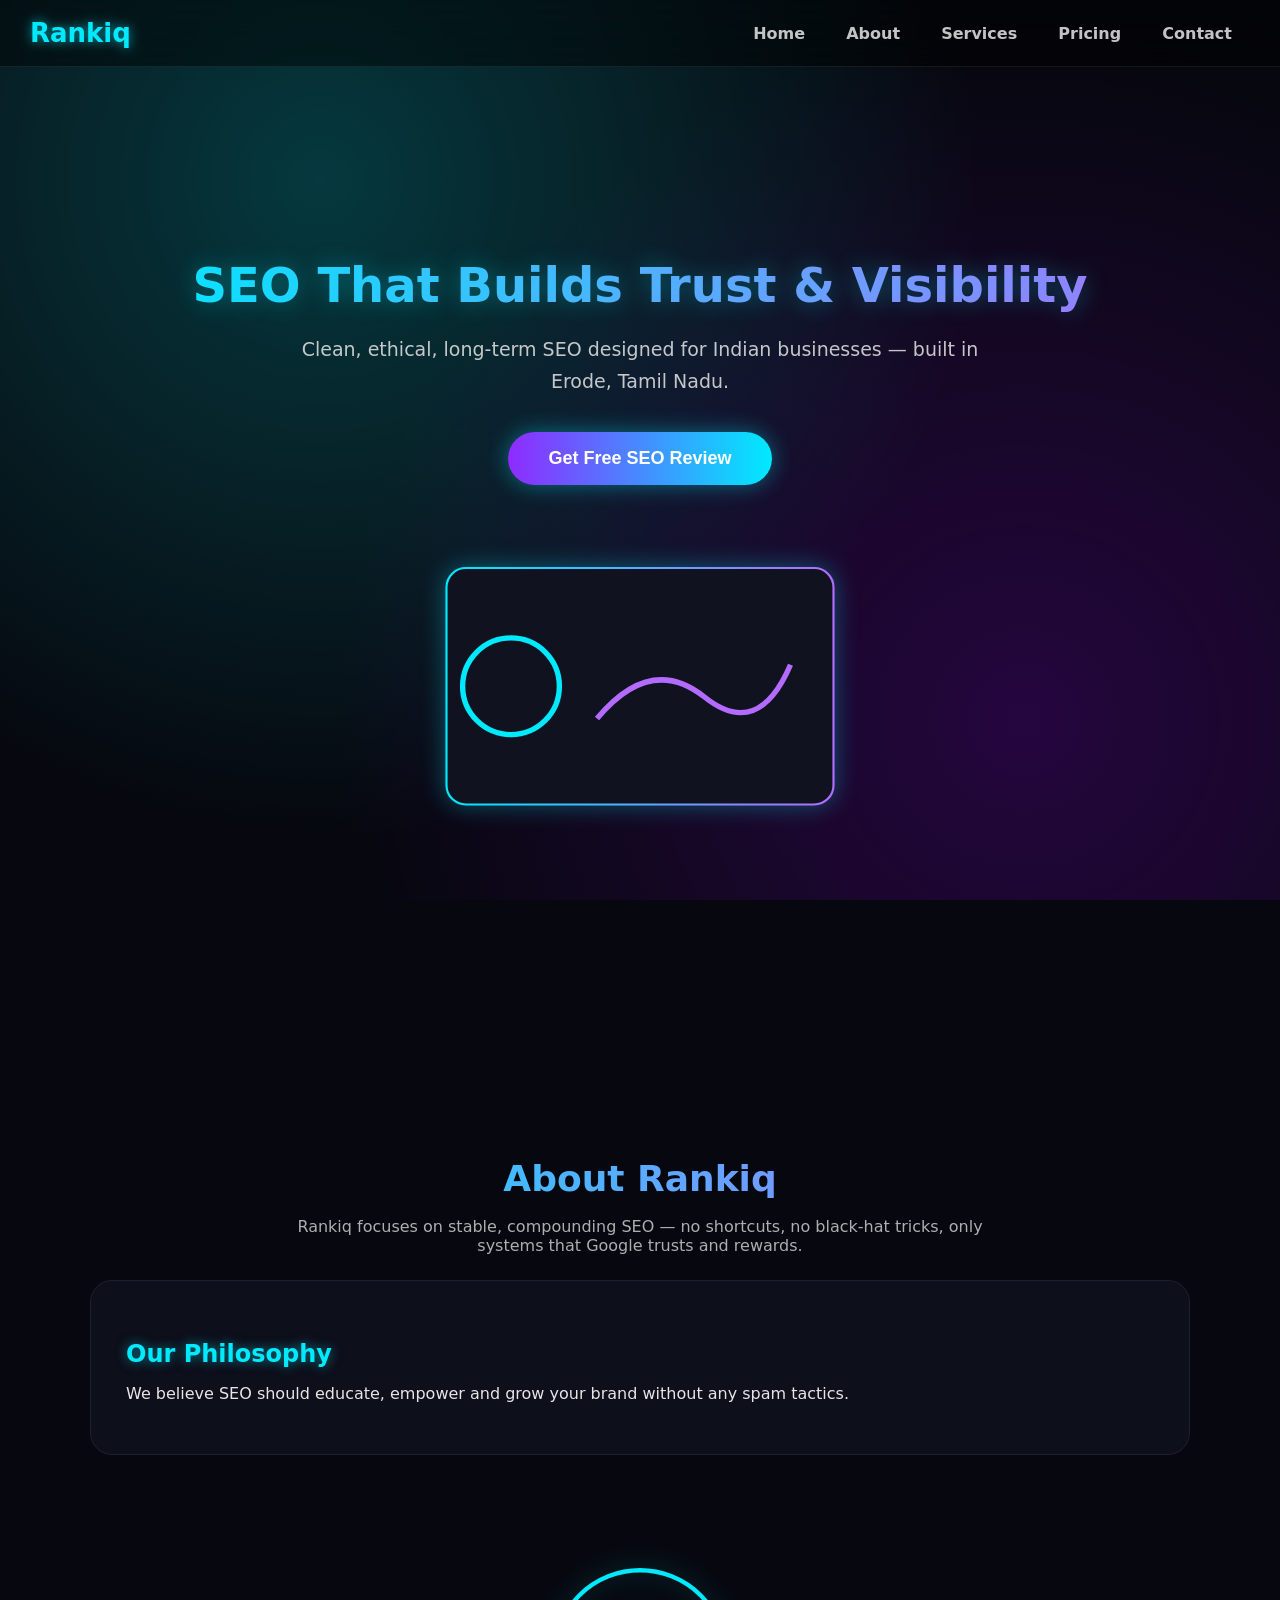
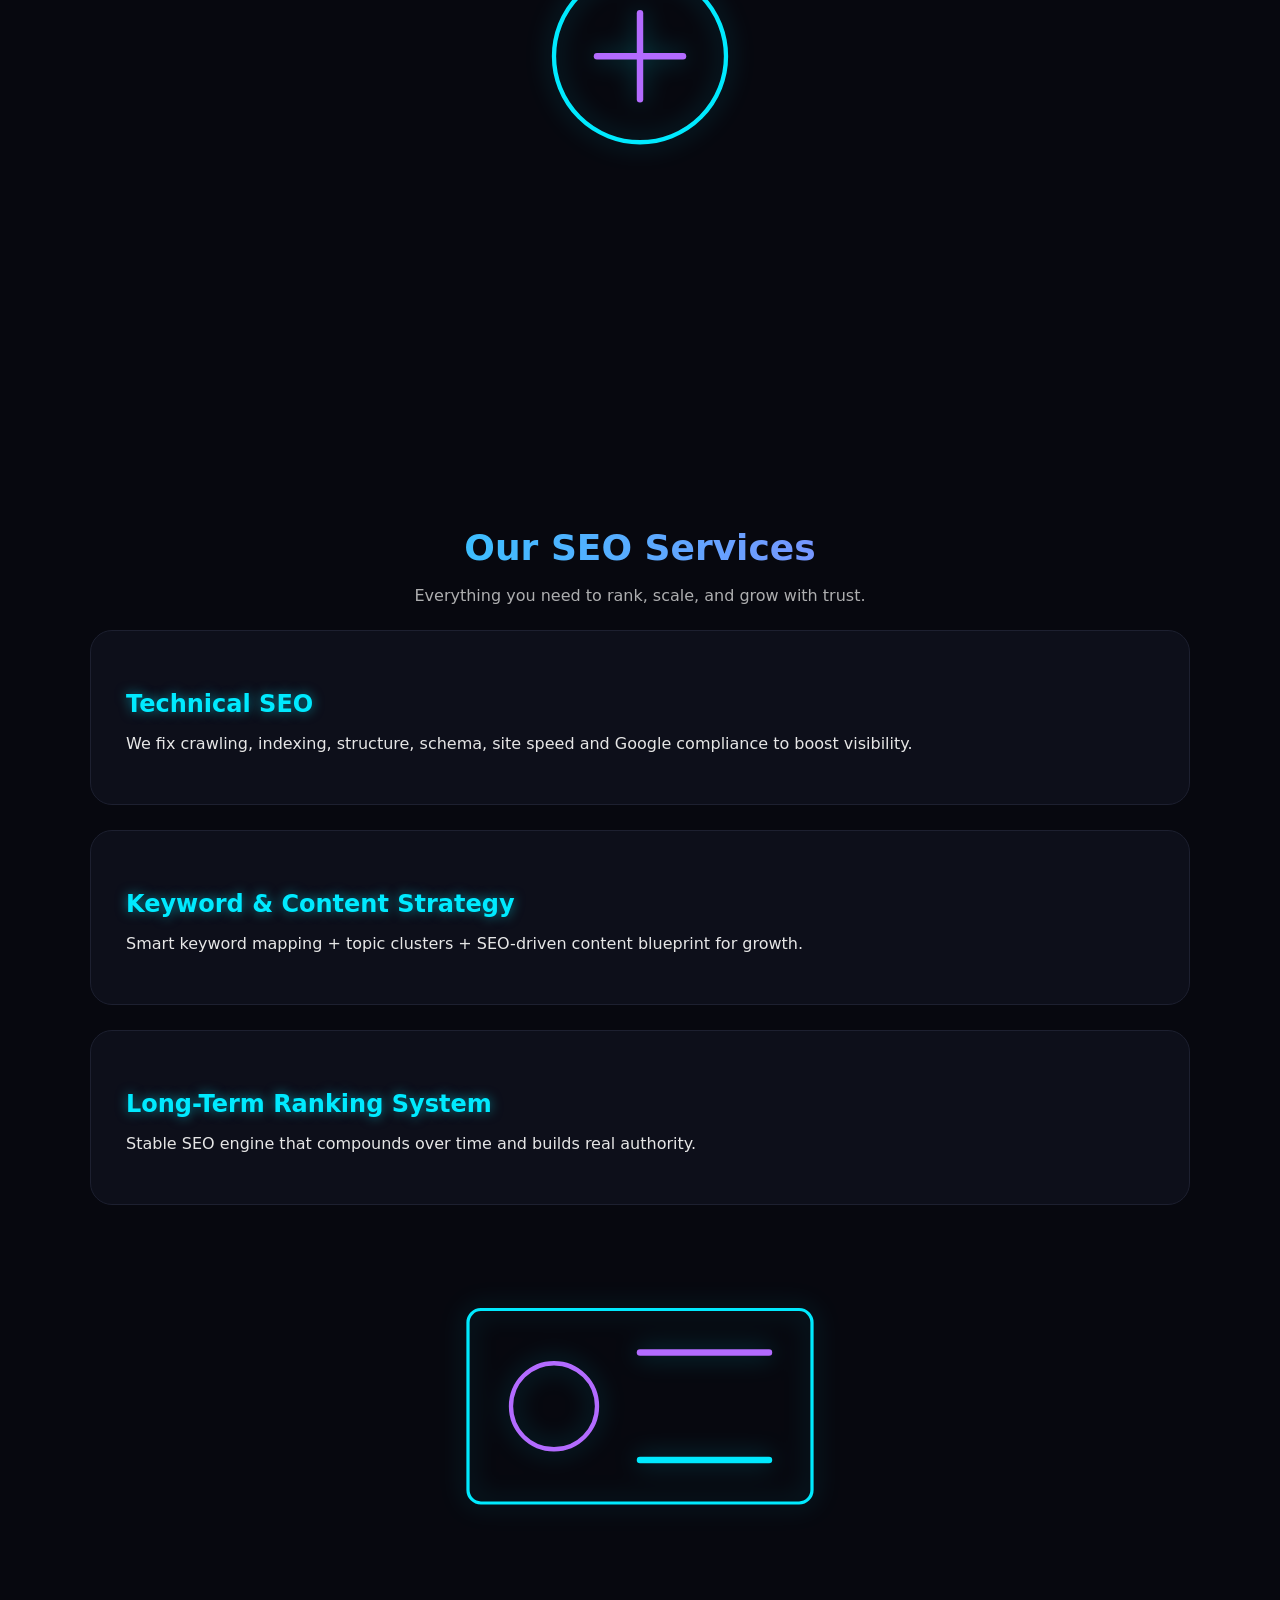
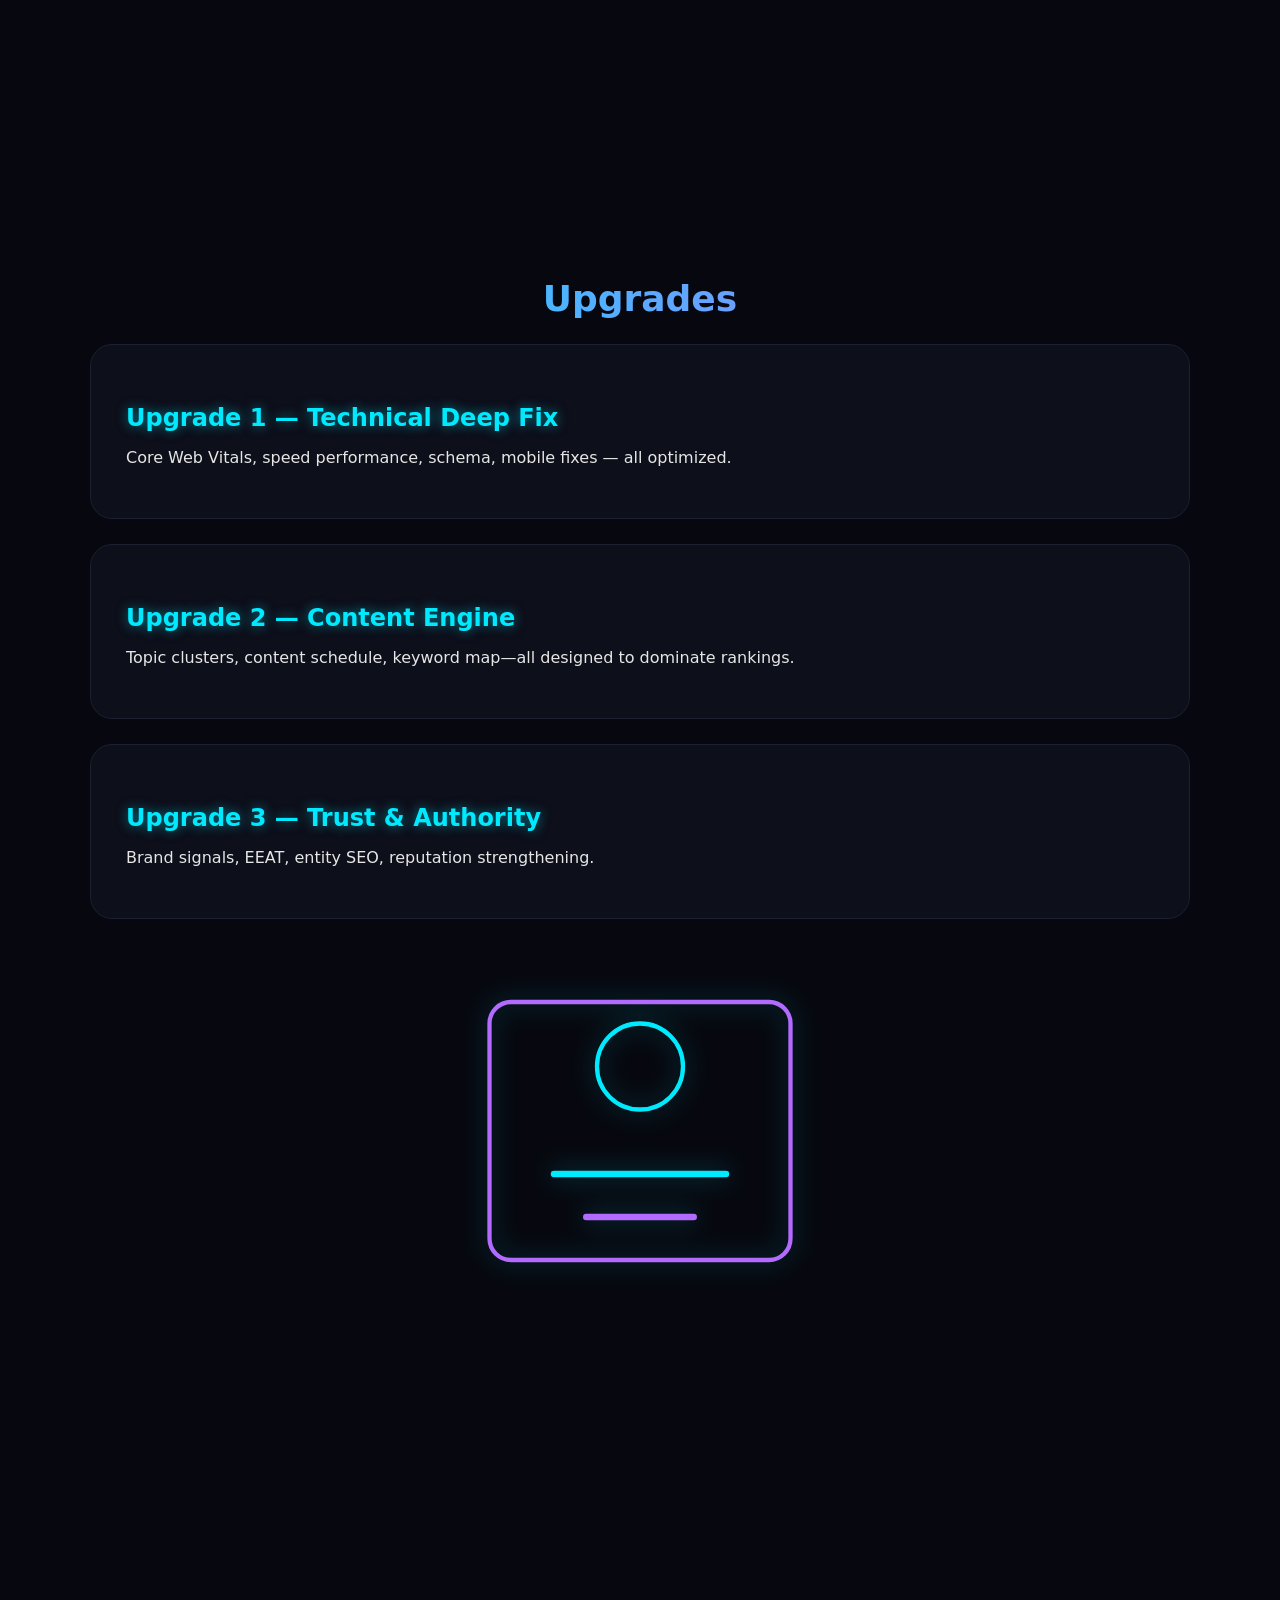
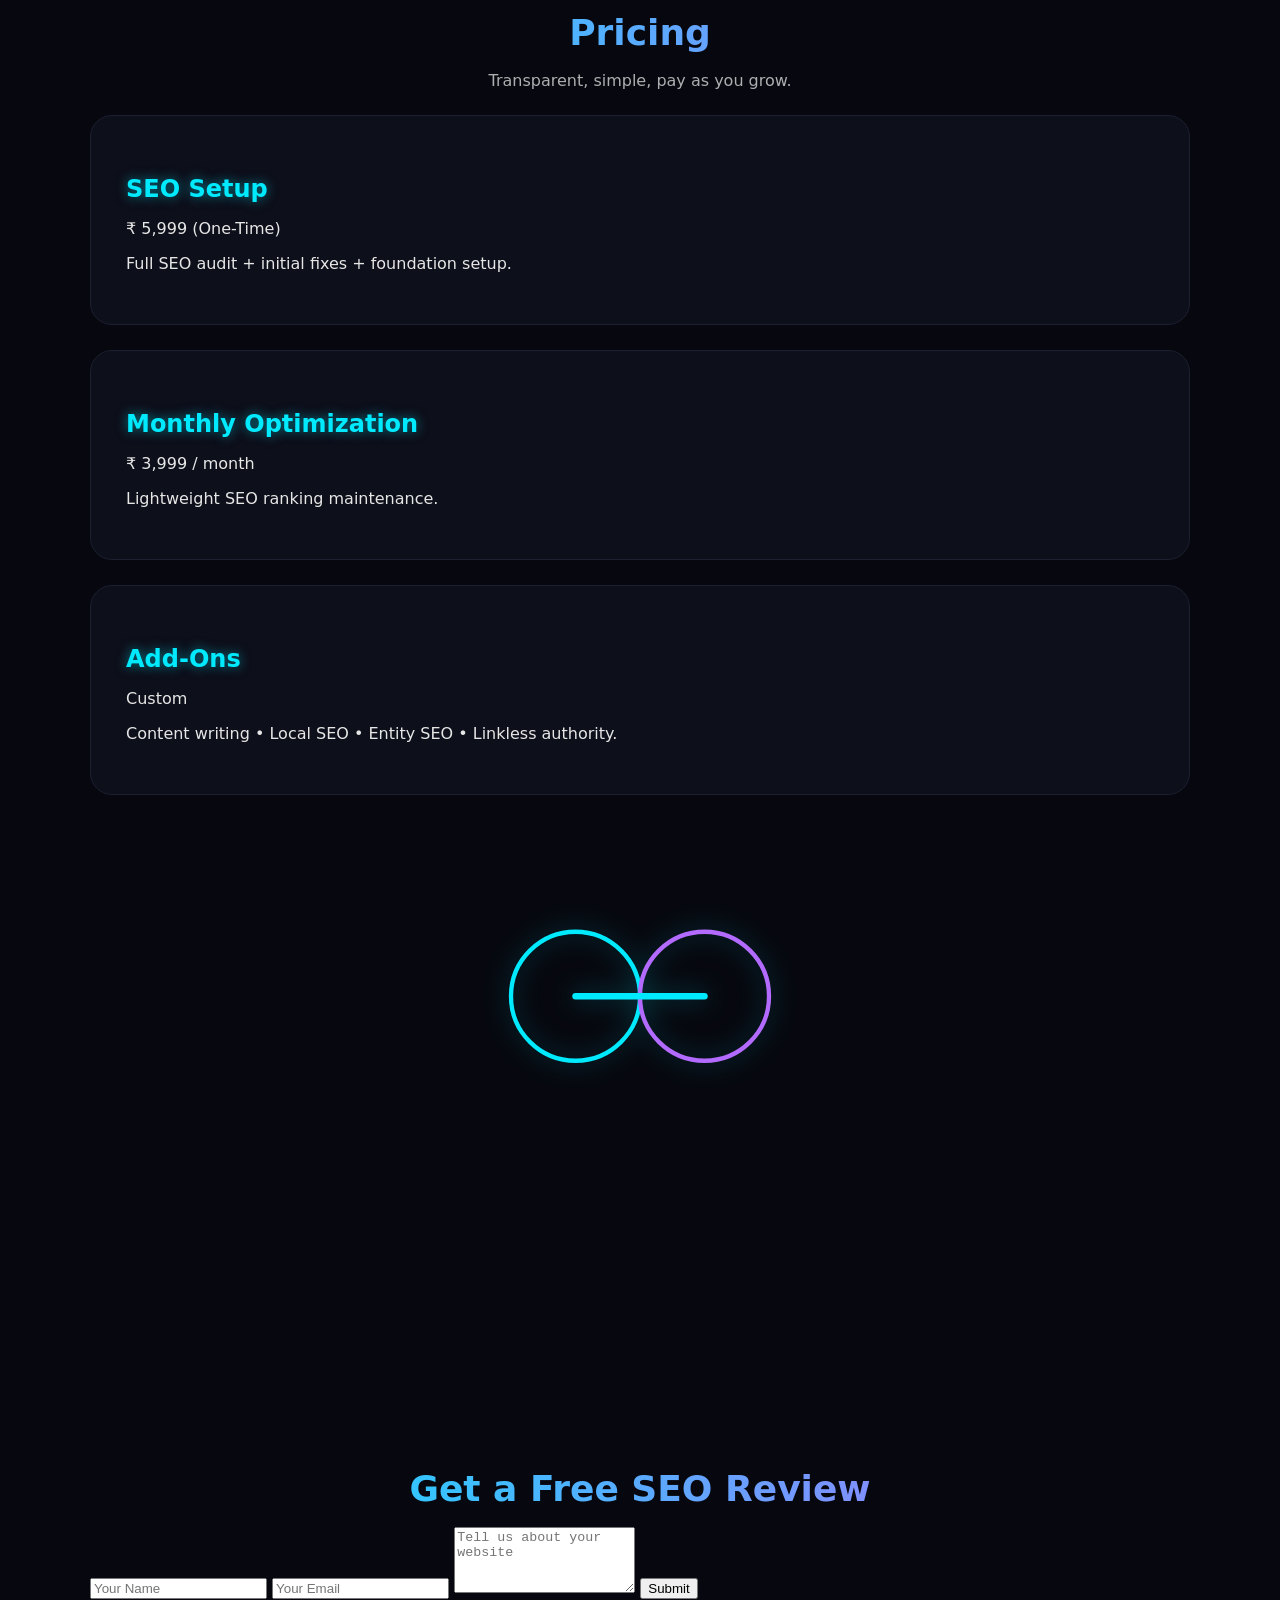
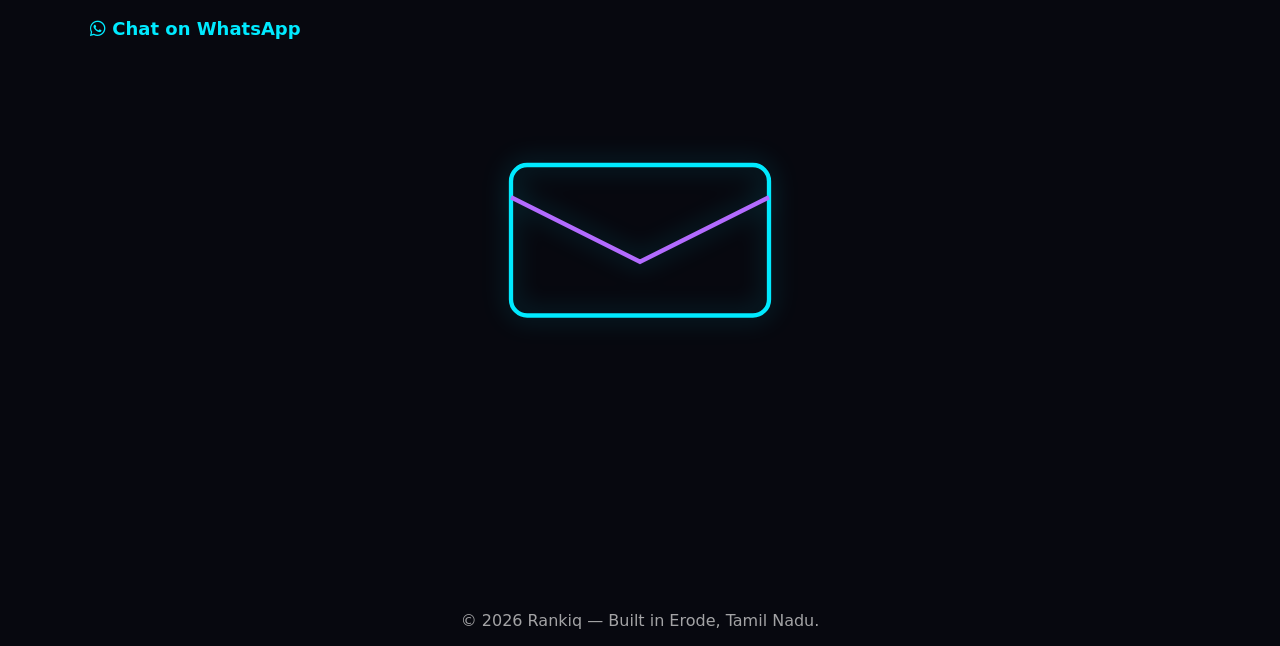
==== index.html @ c1537fb1 "Update index.html" ====
<!DOCTYPE html>
<html lang="en">
<head>
<meta charset="UTF-8">
<meta name="viewport" content="width=device-width, initial-scale=1">
<title>Rankiq – Ethical SEO That Actually Works</title>

<!-- SEO META -->
<meta name="description" content="Rankiq is an ethical SEO service in Erode, Tamil Nadu helping businesses grow visibility, traffic and conversions using clean, long-term SEO strategies.">
<meta name="author" content="Rankiq">
<meta name="robots" content="index, follow">

<!-- OG -->
<meta property="og:title" content="Rankiq – Ethical SEO That Works">
<meta property="og:description" content="SEO that builds visibility, trust and long-term growth.">
<meta property="og:type" content="website">
<meta property="og:url" content="https://www.thoufiqahamed.in">
<meta property="og:image" content="https://www.thoufiqahamed.in/og-image.png">

<!-- ADSENSE -->
<meta name="google-adsense-account" content="ca-pub-1488001824666458">

<!-- FONT AWESOME -->
<link rel="stylesheet" href="https://cdnjs.cloudflare.com/ajax/libs/font-awesome/6.5.0/css/all.min.css">

<style>
/* =========================================
   GLOBAL THEME — PREMIUM FULL NEON
========================================= */
body{
  margin:0;
  font-family:Inter,system-ui,sans-serif;
  background:#07080f;
  color:#e6e6e6;
  overflow-x:hidden;
}

/* Glowing neon fog */
.neon-bg{
  position:fixed;
  top:0;left:0;
  width:100%;height:100%;
  background:
    radial-gradient(circle at 25% 20%, rgba(0,255,255,0.20), transparent 55%),
    radial-gradient(circle at 80% 80%, rgba(160,0,255,0.20), transparent 55%);
  z-index:-1;
}

/* LINKS */
a{color:inherit;text-decoration:none}

/* =========================================
   HEADER
========================================= */
header{
  position:sticky;
  top:0;
  backdrop-filter:blur(20px);
  background:rgba(0,0,0,0.45);
  border-bottom:1px solid rgba(255,255,255,0.08);
  padding:18px 30px;
  display:flex;
  justify-content:space-between;
  align-items:center;
  z-index:99;
}
.logo{
  font-size:26px;
  font-weight:800;
  color:#00eaff;
  text-shadow:0 0 12px #00eaffaa;
}
nav a{
  margin:0 18px;
  font-weight:600;
  opacity:.85;
}
nav a:hover{
  color:#00eaff;
  text-shadow:0 0 12px #00eaffaa;
  opacity:1;
}

/* =========================================
   HERO SECTION
========================================= */
.hero{
  padding:150px 20px 120px;
  text-align:center;
}
.hero h1{
  font-size:48px;
  font-weight:900;
  margin-bottom:20px;
  background:linear-gradient(90deg,#00eaff,#b36bff);
  -webkit-background-clip:text;
  color:transparent;
  text-shadow:0 0 25px #00eaff55;
}
.hero p{
  max-width:700px;
  margin:auto;
  opacity:.85;
  font-size:19px;
  line-height:1.7;
}
.cta-btn{
  margin-top:35px;
  padding:16px 40px;
  font-size:18px;
  font-weight:700;
  border:none;
  border-radius:40px;
  background:linear-gradient(90deg,#8e2bff,#00eaff);
  color:white;
  cursor:pointer;
  transition:.35s;
  box-shadow:0 0 22px #00eaff66;
}
.cta-btn:hover{
  transform:translateY(-4px);
  box-shadow:0 0 35px #00eaffaa;
}

/* =========================================
   SECTIONS
========================================= */
section{
  padding:120px 22px;
  max-width:1100px;
  margin:auto;
}
.section-title{
  text-align:center;
  font-size:36px;
  font-weight:900;
  margin-bottom:18px;
  background:linear-gradient(90deg,#00eaff,#b36bff);
  -webkit-background-clip:text;
  color:transparent;
}
.section-desc{
  text-align:center;
  opacity:.75;
  max-width:700px;
  margin:auto;
}

/* =========================================
   NEON CARD
========================================= */
.neon-card{
  padding:35px;
  background:#0d0f1a;
  border-radius:22px;
  border:1px solid #1d2030;
  margin:25px 0;
  transition:.3s;
  position:relative;
  overflow:hidden;
}
.neon-card:hover{
  transform:translateY(-6px);
  box-shadow:0 0 28px #00eaff33;
}
.neon-card h3{
  font-size:24px;
  margin-bottom:10px;
  color:#00eaff;
  text-shadow:0 0 12px #00eaff88;
}

/* =========================================
   INLINE SVG ILLUSTRATIONS
========================================= */
.ill{
  width:100%;
  max-width:430px;
  margin:40px auto;
  display:block;
  filter:drop-shadow(0 0 12px #00eaff55);
}

/* =========================================
   REVEAL ANIMATION
========================================= */
.reveal{opacity:0;transform:translateY(50px);transition:1s}
.reveal.active{opacity:1;transform:translateY(0)}
</style>
</head>
<body>

<div class="neon-bg"></div>

<!-- ================= HEADER ================= -->
<header>
  <div class="logo">Rankiq</div>
  <nav>
    <a href="#home">Home</a>
    <a href="#about">About</a>
    <a href="#services">Services</a>
    <a href="#pricing">Pricing</a>
    <a href="#contact">Contact</a>
  </nav>
</header>

<!-- ================= HERO ================= -->
<section id="home" class="hero reveal">
  <h1>SEO That Builds Trust & Visibility</h1>
  <p>Clean, ethical, long-term SEO designed for Indian businesses — built in Erode, Tamil Nadu.</p>

  <a href="#contact"><button class="cta-btn">Get Free SEO Review</button></a>

  <!-- DETAILED SVG HERO ILLUSTRATION -->
  <svg class="ill" viewBox="0 0 400 300">
    <defs>
      <linearGradient id="g1" x1="0" x2="1">
        <stop offset="0%" stop-color="#00eaff"/>
        <stop offset="100%" stop-color="#b36bff"/>
      </linearGradient>
    </defs>
    <rect x="20" y="40" width="360" height="220" rx="18"
          fill="#10131f" stroke="url(#g1)" stroke-width="2"/>
    <circle cx="80" cy="150" r="45" fill="none" stroke="#00eaff" stroke-width="5"/>
    <path d="M160 180 Q210 120 260 160 T340 130"
          stroke="#b36bff" stroke-width="5" fill="none"/>
  </svg>
</section>

<!-- ================= ABOUT ================= -->
<section id="about" class="reveal">
  <h2 class="section-title">About Rankiq</h2>
  <p class="section-desc">
    Rankiq focuses on stable, compounding SEO — no shortcuts, no black-hat tricks,
    only systems that Google trusts and rewards.
  </p>

  <div class="neon-card">
    <h3>Our Philosophy</h3>
    <p>We believe SEO should educate, empower and grow your brand without any spam tactics.</p>
  </div>

  <!-- MINIMAL SVG ABOUT ILLUSTRATION -->
  <svg class="ill" viewBox="0 0 400 300">
    <circle cx="200" cy="150" r="80" stroke="#00eaff" stroke-width="4" fill="none"/>
    <path d="M160 150h80" stroke="#b36bff" stroke-width="6" stroke-linecap="round"/>
    <path d="M200 110v80" stroke="#b36bff" stroke-width="6" stroke-linecap="round"/>
  </svg>
</section>
<!-- ================= SERVICES ================= -->
<section id="services" class="reveal">
  <h2 class="section-title">Our SEO Services</h2>
  <p class="section-desc">Everything you need to rank, scale, and grow with trust.</p>

  <div class="neon-card">
    <h3>Technical SEO</h3>
    <p>We fix crawling, indexing, structure, schema, site speed and Google compliance to boost visibility.</p>
  </div>

  <div class="neon-card">
    <h3>Keyword & Content Strategy</h3>
    <p>Smart keyword mapping + topic clusters + SEO-driven content blueprint for growth.</p>
  </div>

  <div class="neon-card">
    <h3>Long-Term Ranking System</h3>
    <p>Stable SEO engine that compounds over time and builds real authority.</p>
  </div>

  <!-- SERVICES SVG -->
  <svg class="ill" viewBox="0 0 400 300">
    <rect x="40" y="60" width="320" height="180" rx="12"
          fill="none" stroke="#00eaff" stroke-width="3"/>
    <circle cx="120" cy="150" r="40" stroke="#b36bff" stroke-width="4" fill="none"/>
    <path d="M200 200h120" stroke="#00eaff" stroke-width="6" stroke-linecap="round"/>
    <path d="M200 100h120" stroke="#b36bff" stroke-width="6" stroke-linecap="round"/>
  </svg>
</section>

<!-- ================= UPGRADES ================= -->
<section class="reveal">
  <h2 class="section-title">Upgrades</h2>

  <div class="neon-card">
    <h3 class="upgrade-title">Upgrade 1 — Technical Deep Fix</h3>
    <p>Core Web Vitals, speed performance, schema, mobile fixes — all optimized.</p>
  </div>

  <div class="neon-card">
    <h3 class="upgrade-title">Upgrade 2 — Content Engine</h3>
    <p>Topic clusters, content schedule, keyword map—all designed to dominate rankings.</p>
  </div>

  <div class="neon-card">
    <h3 class="upgrade-title">Upgrade 3 — Trust & Authority</h3>
    <p>Brand signals, EEAT, entity SEO, reputation strengthening.</p>
  </div>

  <!-- UPGRADES SVG -->
  <svg class="ill" viewBox="0 0 400 320">
    <rect x="60" y="40" width="280" height="240" rx="20"
          stroke="#b36bff" stroke-width="4" fill="none"/>
    <circle cx="200" cy="100" r="40"
            stroke="#00eaff" stroke-width="4" fill="none"/>
    <path d="M120 200h160" stroke="#00eaff" stroke-width="6" stroke-linecap="round"/>
    <path d="M150 240h100" stroke="#b36bff" stroke-width="6" stroke-linecap="round"/>
  </svg>
</section>

<!-- ================= PRICING ================= -->
<section id="pricing" class="reveal">
  <h2 class="section-title">Pricing</h2>
  <p class="section-desc">Transparent, simple, pay as you grow.</p>

  <div class="neon-card">
    <h3>SEO Setup</h3>
    <p class="price">₹ 5,999 (One-Time)</p>
    <p>Full SEO audit + initial fixes + foundation setup.</p>
  </div>

  <div class="neon-card">
    <h3>Monthly Optimization</h3>
    <p class="price">₹ 3,999 / month</p>
    <p>Lightweight SEO ranking maintenance.</p>
  </div>

  <div class="neon-card">
    <h3>Add-Ons</h3>
    <p class="price">Custom</p>
    <p>Content writing • Local SEO • Entity SEO • Linkless authority.</p>
  </div>

  <!-- PRICING SVG -->
  <svg class="ill" viewBox="0 0 400 300">
    <circle cx="140" cy="150" r="60" stroke="#00eaff" stroke-width="4" fill="none"/>
    <circle cx="260" cy="150" r="60" stroke="#b36bff" stroke-width="4" fill="none"/>
    <path d="M140 150h120" stroke="#00eaff" stroke-width="6" stroke-linecap="round"/>
  </svg>
</section>

<!-- ================= CONTACT ================= -->
<section id="contact" class="reveal">
  <h2 class="section-title">Get a Free SEO Review</h2>

  <form action="https://formspree.io/f/mwvnenkk" method="POST">
    <input name="name" placeholder="Your Name" required>
    <input type="email" name="email" placeholder="Your Email" required>
    <textarea name="message" rows="4" placeholder="Tell us about your website" required></textarea>
    <button>Submit</button>
  </form>

  <br>

  <a href="https://wa.me/919884795585" style="color:#00eaff;font-weight:600;font-size:18px;">
    <i class="fa-brands fa-whatsapp"></i> Chat on WhatsApp
  </a>

  <!-- CONTACT SVG -->
  <svg class="ill" viewBox="0 0 400 300">
    <rect x="80" y="80" width="240" height="140" rx="15"
          stroke="#00eaff" stroke-width="4" fill="none"/>
    <path d="M80 110l120 60l120-60" stroke="#b36bff" stroke-width="4" fill="none"/>
  </svg>
</section>

<!-- ================= FOOTER ================= -->
<footer>
  <p style="text-align:center;margin-top:50px;opacity:.7;">
    © 2026 Rankiq — Built in Erode, Tamil Nadu.
  </p>
</footer>

<!-- ================= JAVASCRIPT ================= -->
<script>
// Reveal Animation
function revealOnScroll() {
  document.querySelectorAll('.reveal').forEach(el => {
    const rect = el.getBoundingClientRect();
    if (rect.top < window.innerHeight - 70) {
      el.classList.add('active');
    }
  });
}
window.addEventListener('scroll', revealOnScroll);
window.addEventListener('load', revealOnScroll);
</script>

</body>
</html>
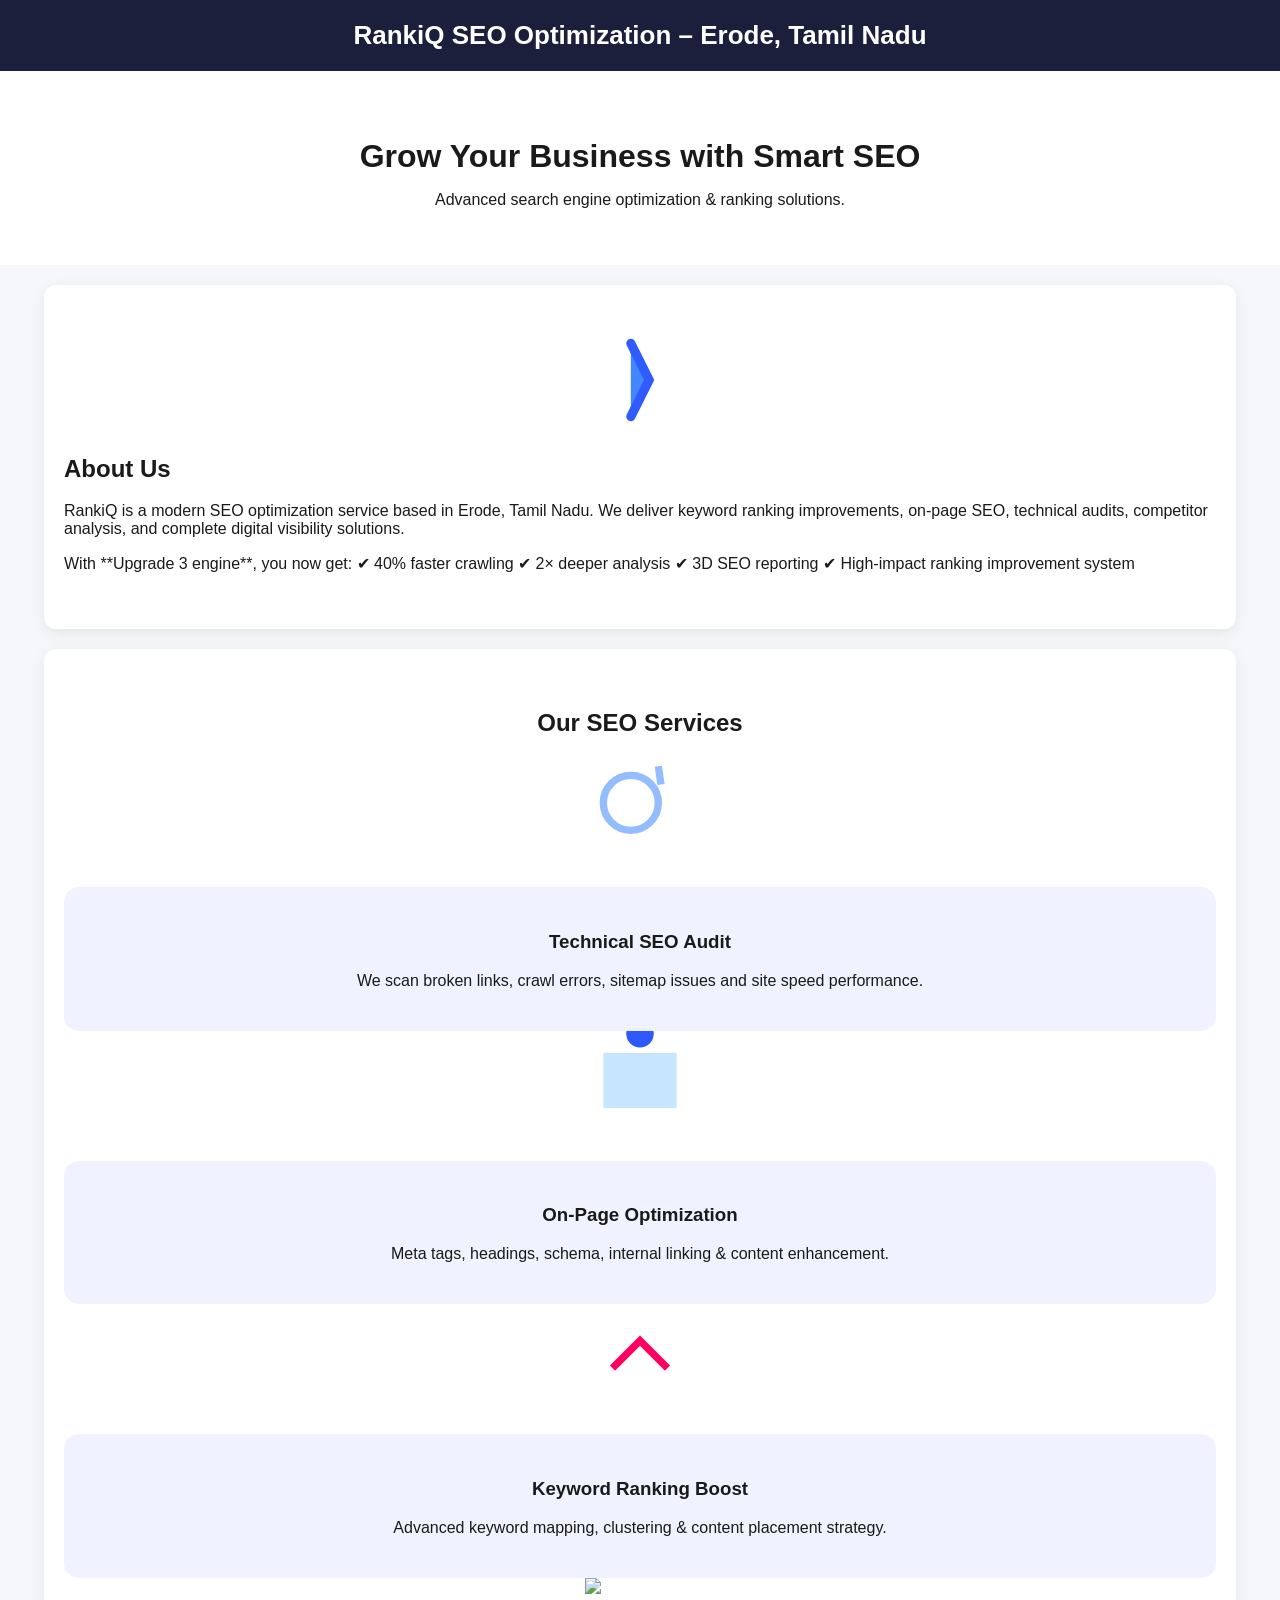
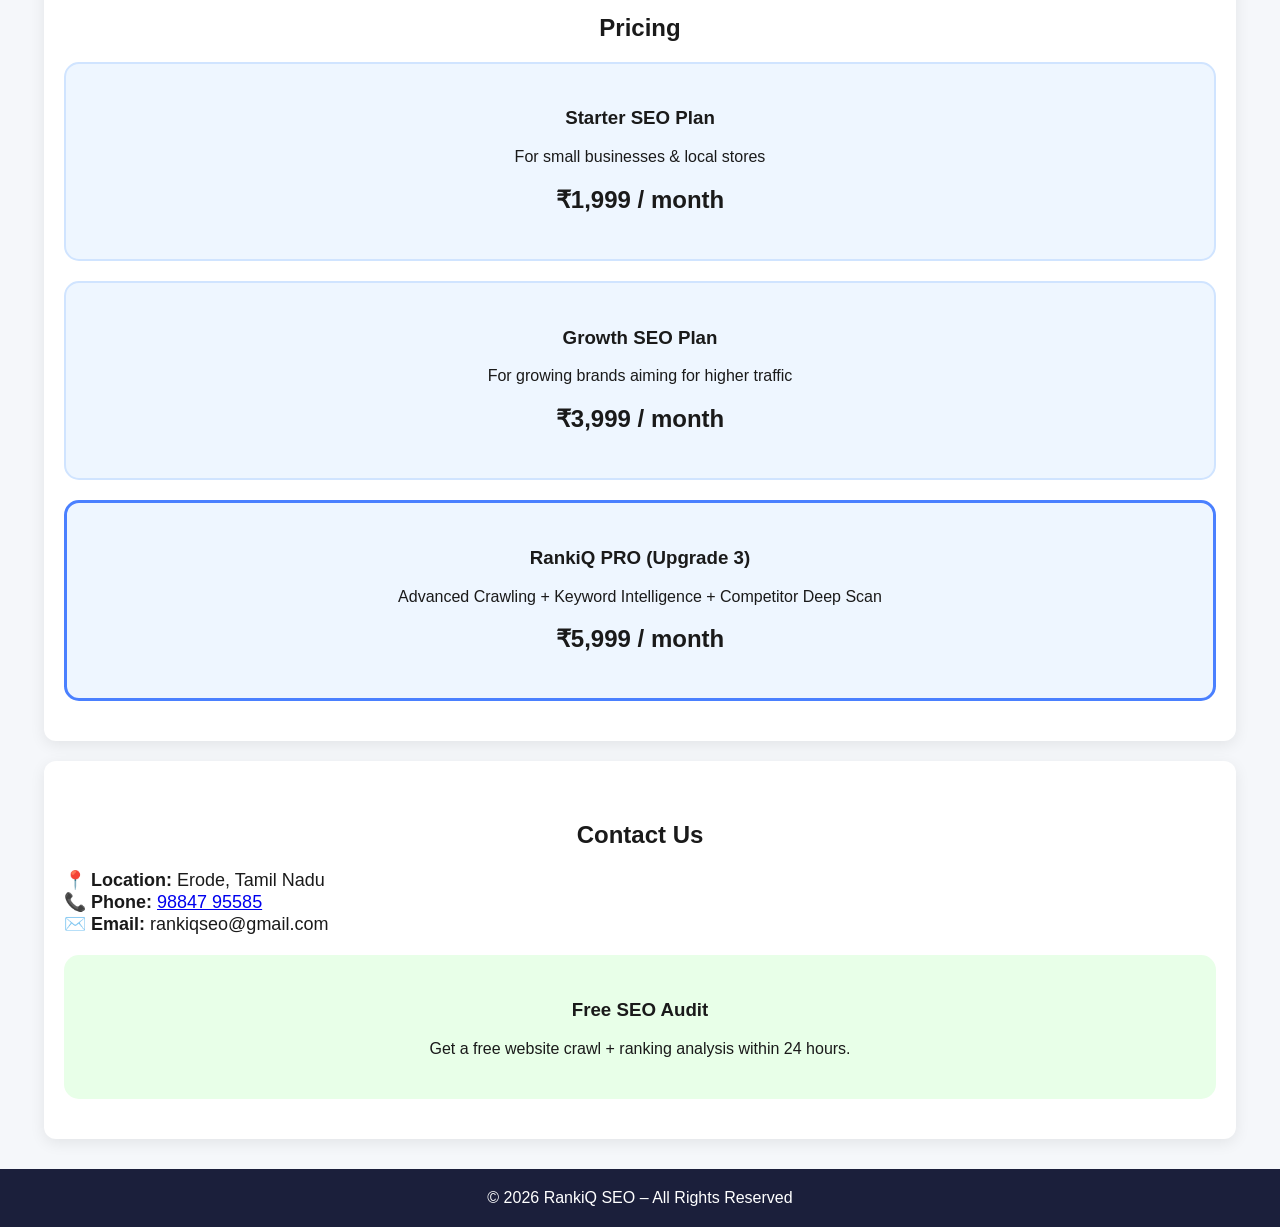
==== commit b01ca292: "Update index.html" ====
--- a/index.html
+++ b/index.html
@@ -2,388 +2,194 @@
 <html lang="en">
 <head>
 <meta charset="UTF-8">
-<meta name="viewport" content="width=device-width, initial-scale=1">
-<title>Rankiq – Ethical SEO That Actually Works</title>
-
-<!-- SEO META -->
-<meta name="description" content="Rankiq is an ethical SEO service in Erode, Tamil Nadu helping businesses grow visibility, traffic and conversions using clean, long-term SEO strategies.">
-<meta name="author" content="Rankiq">
-<meta name="robots" content="index, follow">
-
-<!-- OG -->
-<meta property="og:title" content="Rankiq – Ethical SEO That Works">
-<meta property="og:description" content="SEO that builds visibility, trust and long-term growth.">
-<meta property="og:type" content="website">
-<meta property="og:url" content="https://www.thoufiqahamed.in">
-<meta property="og:image" content="https://www.thoufiqahamed.in/og-image.png">
-
-<!-- ADSENSE -->
-<meta name="google-adsense-account" content="ca-pub-1488001824666458">
-
-<!-- FONT AWESOME -->
-<link rel="stylesheet" href="https://cdnjs.cloudflare.com/ajax/libs/font-awesome/6.5.0/css/all.min.css">
+<meta name="viewport" content="width=device-width, initial-scale=1.0">
+<title>RankiQ SEO – Erode Tamil Nadu</title>
 
 <style>
-/* =========================================
-   GLOBAL THEME — PREMIUM FULL NEON
-========================================= */
-body{
-  margin:0;
-  font-family:Inter,system-ui,sans-serif;
-  background:#07080f;
-  color:#e6e6e6;
-  overflow-x:hidden;
-}
+    body {
+        margin:0;
+        font-family: Arial, sans-serif;
+        background:#f5f7fa;
+        color:#1a1a1a;
+    }
 
-/* Glowing neon fog */
-.neon-bg{
-  position:fixed;
-  top:0;left:0;
-  width:100%;height:100%;
-  background:
-    radial-gradient(circle at 25% 20%, rgba(0,255,255,0.20), transparent 55%),
-    radial-gradient(circle at 80% 80%, rgba(160,0,255,0.20), transparent 55%);
-  z-index:-1;
-}
+    header {
+        background:#1b1f3b;
+        padding:20px;
+        color:#fff;
+        text-align:center;
+        font-size:26px;
+        font-weight:bold;
+    }
 
-/* LINKS */
-a{color:inherit;text-decoration:none}
+    .hero {
+        padding:40px 20px;
+        text-align:center;
+        background:#fff;
+    }
+    .hero h1 {
+        font-size:32px;
+        margin-bottom:10px;
+    }
 
-/* =========================================
-   HEADER
-========================================= */
-header{
-  position:sticky;
-  top:0;
-  backdrop-filter:blur(20px);
-  background:rgba(0,0,0,0.45);
-  border-bottom:1px solid rgba(255,255,255,0.08);
-  padding:18px 30px;
-  display:flex;
-  justify-content:space-between;
-  align-items:center;
-  z-index:99;
-}
-.logo{
-  font-size:26px;
-  font-weight:800;
-  color:#00eaff;
-  text-shadow:0 0 12px #00eaffaa;
-}
-nav a{
-  margin:0 18px;
-  font-weight:600;
-  opacity:.85;
-}
-nav a:hover{
-  color:#00eaff;
-  text-shadow:0 0 12px #00eaffaa;
-  opacity:1;
-}
+    .section {
+        padding:40px 20px;
+        background:#fff;
+        margin-top:20px;
+        border-radius:12px;
+        box-shadow:0 4px 15px rgba(0,0,0,0.08);
+        width:90%;
+        margin-left:auto;
+        margin-right:auto;
+    }
 
-/* =========================================
-   HERO SECTION
-========================================= */
-.hero{
-  padding:150px 20px 120px;
-  text-align:center;
-}
-.hero h1{
-  font-size:48px;
-  font-weight:900;
-  margin-bottom:20px;
-  background:linear-gradient(90deg,#00eaff,#b36bff);
-  -webkit-background-clip:text;
-  color:transparent;
-  text-shadow:0 0 25px #00eaff55;
-}
-.hero p{
-  max-width:700px;
-  margin:auto;
-  opacity:.85;
-  font-size:19px;
-  line-height:1.7;
-}
-.cta-btn{
-  margin-top:35px;
-  padding:16px 40px;
-  font-size:18px;
-  font-weight:700;
-  border:none;
-  border-radius:40px;
-  background:linear-gradient(90deg,#8e2bff,#00eaff);
-  color:white;
-  cursor:pointer;
-  transition:.35s;
-  box-shadow:0 0 22px #00eaff66;
-}
-.cta-btn:hover{
-  transform:translateY(-4px);
-  box-shadow:0 0 35px #00eaffaa;
-}
+    .icon {
+        width:110px;
+        display:block;
+        margin:auto;
+        margin-bottom:20px;
+    }
 
-/* =========================================
-   SECTIONS
-========================================= */
-section{
-  padding:120px 22px;
-  max-width:1100px;
-  margin:auto;
-}
-.section-title{
-  text-align:center;
-  font-size:36px;
-  font-weight:900;
-  margin-bottom:18px;
-  background:linear-gradient(90deg,#00eaff,#b36bff);
-  -webkit-background-clip:text;
-  color:transparent;
-}
-.section-desc{
-  text-align:center;
-  opacity:.75;
-  max-width:700px;
-  margin:auto;
-}
+    .service-box {
+        background:#f0f3ff;
+        padding:25px;
+        border-radius:15px;
+        margin-top:20px;
+        text-align:center;
+    }
 
-/* =========================================
-   NEON CARD
-========================================= */
-.neon-card{
-  padding:35px;
-  background:#0d0f1a;
-  border-radius:22px;
-  border:1px solid #1d2030;
-  margin:25px 0;
-  transition:.3s;
-  position:relative;
-  overflow:hidden;
-}
-.neon-card:hover{
-  transform:translateY(-6px);
-  box-shadow:0 0 28px #00eaff33;
-}
-.neon-card h3{
-  font-size:24px;
-  margin-bottom:10px;
-  color:#00eaff;
-  text-shadow:0 0 12px #00eaff88;
-}
+    .pricing-box {
+        background:#eef6ff;
+        padding:25px;
+        border-radius:15px;
+        margin-top:20px;
+        text-align:center;
+        border:2px solid #d0e4ff;
+    }
 
-/* =========================================
-   INLINE SVG ILLUSTRATIONS
-========================================= */
-.ill{
-  width:100%;
-  max-width:430px;
-  margin:40px auto;
-  display:block;
-  filter:drop-shadow(0 0 12px #00eaff55);
-}
-
-/* =========================================
-   REVEAL ANIMATION
-========================================= */
-.reveal{opacity:0;transform:translateY(50px);transition:1s}
-.reveal.active{opacity:1;transform:translateY(0)}
+    .contact {
+        font-size:18px;
+        margin-top:20px;
+    }
 </style>
 </head>
+
 <body>
 
-<div class="neon-bg"></div>
+<header>RankiQ SEO Optimization – Erode, Tamil Nadu</header>
 
-<!-- ================= HEADER ================= -->
-<header>
-  <div class="logo">Rankiq</div>
-  <nav>
-    <a href="#home">Home</a>
-    <a href="#about">About</a>
-    <a href="#services">Services</a>
-    <a href="#pricing">Pricing</a>
-    <a href="#contact">Contact</a>
-  </nav>
-</header>
-
-<!-- ================= HERO ================= -->
-<section id="home" class="hero reveal">
-  <h1>SEO That Builds Trust & Visibility</h1>
-  <p>Clean, ethical, long-term SEO designed for Indian businesses — built in Erode, Tamil Nadu.</p>
-
-  <a href="#contact"><button class="cta-btn">Get Free SEO Review</button></a>
-
-  <!-- DETAILED SVG HERO ILLUSTRATION -->
-  <svg class="ill" viewBox="0 0 400 300">
-    <defs>
-      <linearGradient id="g1" x1="0" x2="1">
-        <stop offset="0%" stop-color="#00eaff"/>
-        <stop offset="100%" stop-color="#b36bff"/>
-      </linearGradient>
-    </defs>
-    <rect x="20" y="40" width="360" height="220" rx="18"
-          fill="#10131f" stroke="url(#g1)" stroke-width="2"/>
-    <circle cx="80" cy="150" r="45" fill="none" stroke="#00eaff" stroke-width="5"/>
-    <path d="M160 180 Q210 120 260 160 T340 130"
-          stroke="#b36bff" stroke-width="5" fill="none"/>
-  </svg>
+<section class="hero">
+    <h1>Grow Your Business with Smart SEO</h1>
+    <p>Advanced search engine optimization & ranking solutions.</p>
 </section>
 
-<!-- ================= ABOUT ================= -->
-<section id="about" class="reveal">
-  <h2 class="section-title">About Rankiq</h2>
-  <p class="section-desc">
-    Rankiq focuses on stable, compounding SEO — no shortcuts, no black-hat tricks,
-    only systems that Google trusts and rewards.
-  </p>
+<!-- ABOUT US WITH ANIMATED ILLUSTRATION -->
+<section class="section">
+    <img class="icon" src="[data-uri]" />
 
-  <div class="neon-card">
-    <h3>Our Philosophy</h3>
-    <p>We believe SEO should educate, empower and grow your brand without any spam tactics.</p>
-  </div>
+    <h2>About Us</h2>
+    <p>RankiQ is a modern SEO optimization service based in Erode, Tamil Nadu.  
+       We deliver keyword ranking improvements, on-page SEO, technical audits, competitor analysis, and complete digital visibility solutions.</p>
 
-  <!-- MINIMAL SVG ABOUT ILLUSTRATION -->
-  <svg class="ill" viewBox="0 0 400 300">
-    <circle cx="200" cy="150" r="80" stroke="#00eaff" stroke-width="4" fill="none"/>
-    <path d="M160 150h80" stroke="#b36bff" stroke-width="6" stroke-linecap="round"/>
-    <path d="M200 110v80" stroke="#b36bff" stroke-width="6" stroke-linecap="round"/>
-  </svg>
-</section>
-<!-- ================= SERVICES ================= -->
-<section id="services" class="reveal">
-  <h2 class="section-title">Our SEO Services</h2>
-  <p class="section-desc">Everything you need to rank, scale, and grow with trust.</p>
-
-  <div class="neon-card">
-    <h3>Technical SEO</h3>
-    <p>We fix crawling, indexing, structure, schema, site speed and Google compliance to boost visibility.</p>
-  </div>
-
-  <div class="neon-card">
-    <h3>Keyword & Content Strategy</h3>
-    <p>Smart keyword mapping + topic clusters + SEO-driven content blueprint for growth.</p>
-  </div>
-
-  <div class="neon-card">
-    <h3>Long-Term Ranking System</h3>
-    <p>Stable SEO engine that compounds over time and builds real authority.</p>
-  </div>
-
-  <!-- SERVICES SVG -->
-  <svg class="ill" viewBox="0 0 400 300">
-    <rect x="40" y="60" width="320" height="180" rx="12"
-          fill="none" stroke="#00eaff" stroke-width="3"/>
-    <circle cx="120" cy="150" r="40" stroke="#b36bff" stroke-width="4" fill="none"/>
-    <path d="M200 200h120" stroke="#00eaff" stroke-width="6" stroke-linecap="round"/>
-    <path d="M200 100h120" stroke="#b36bff" stroke-width="6" stroke-linecap="round"/>
-  </svg>
+    <p>With **Upgrade 3 engine**, you now get:  
+    ✔ 40% faster crawling  
+    ✔ 2× deeper analysis  
+    ✔ 3D SEO reporting  
+    ✔ High-impact ranking improvement system</p>
 </section>
 
-<!-- ================= UPGRADES ================= -->
-<section class="reveal">
-  <h2 class="section-title">Upgrades</h2>
+<!-- SERVICES WITH 4 ILLUSTRATION IMAGES -->
+<section class="section">
+    <h2 style="text-align:center;">Our SEO Services</h2>
 
-  <div class="neon-card">
-    <h3 class="upgrade-title">Upgrade 1 — Technical Deep Fix</h3>
-    <p>Core Web Vitals, speed performance, schema, mobile fixes — all optimized.</p>
-  </div>
+    <!-- Illustration 1 -->
+    <img class="icon" src="[data-uri]" />
+    <div class="service-box">
+        <h3>Technical SEO Audit</h3>
+        <p>We scan broken links, crawl errors, sitemap issues and site speed performance.</p>
+    </div>
 
-  <div class="neon-card">
-    <h3 class="upgrade-title">Upgrade 2 — Content Engine</h3>
-    <p>Topic clusters, content schedule, keyword map—all designed to dominate rankings.</p>
-  </div>
+    <!-- Illustration 2 -->
+    <img class="icon" src="[data-uri]" />
+    <div class="service-box">
+        <h3>On-Page Optimization</h3>
+        <p>Meta tags, headings, schema, internal linking & content enhancement.</p>
+    </div>
 
-  <div class="neon-card">
-    <h3 class="upgrade-title">Upgrade 3 — Trust & Authority</h3>
-    <p>Brand signals, EEAT, entity SEO, reputation strengthening.</p>
-  </div>
+    <!-- Illustration 3 -->
+    <img class="icon" src="[data-uri]" />
+    <div class="service-box">
+        <h3>Keyword Ranking Boost</h3>
+        <p>Advanced keyword mapping, clustering & content placement strategy.</p>
+    </div>
 
-  <!-- UPGRADES SVG -->
-  <svg class="ill" viewBox="0 0 400 320">
-    <rect x="60" y="40" width="280" height="240" rx="20"
-          stroke="#b36bff" stroke-width="4" fill="none"/>
-    <circle cx="200" cy="100" r="40"
-            stroke="#00eaff" stroke-width="4" fill="none"/>
-    <path d="M120 200h160" stroke="#00eaff" stroke-width="6" stroke-linecap="round"/>
-    <path d="M150 240h100" stroke="#b36bff" stroke-width="6" stroke-linecap="round"/>
-  </svg>
-</section>
+    <!-- Illustration 4 -->
+    <img class="icon" src="[data-uri]
+<!-- PRICING SECTION -->
+    <section class="section">
+        <h2 style="text-align:center;">Pricing</h2>
 
-<!-- ================= PRICING ================= -->
-<section id="pricing" class="reveal">
-  <h2 class="section-title">Pricing</h2>
-  <p class="section-desc">Transparent, simple, pay as you grow.</p>
+        <div class="pricing-box">
+            <h3>Starter SEO Plan</h3>
+            <p>For small businesses & local stores</p>
+            <h2>₹1,999 / month</h2>
+        </div>
 
-  <div class="neon-card">
-    <h3>SEO Setup</h3>
-    <p class="price">₹ 5,999 (One-Time)</p>
-    <p>Full SEO audit + initial fixes + foundation setup.</p>
-  </div>
+        <div class="pricing-box">
+            <h3>Growth SEO Plan</h3>
+            <p>For growing brands aiming for higher traffic</p>
+            <h2>₹3,999 / month</h2>
+        </div>
 
-  <div class="neon-card">
-    <h3>Monthly Optimization</h3>
-    <p class="price">₹ 3,999 / month</p>
-    <p>Lightweight SEO ranking maintenance.</p>
-  </div>
+        <div class="pricing-box" style="border:3px solid #4a80ff;">
+            <h3>RankiQ PRO (Upgrade 3)</h3>
+            <p>Advanced Crawling + Keyword Intelligence + Competitor Deep Scan</p>
+            <h2>₹5,999 / month</h2>
+        </div>
+    </section>
 
-  <div class="neon-card">
-    <h3>Add-Ons</h3>
-    <p class="price">Custom</p>
-    <p>Content writing • Local SEO • Entity SEO • Linkless authority.</p>
-  </div>
+    <!-- CONTACT SECTION -->
+    <section class="section">
+        <h2 style="text-align:center;">Contact Us</h2>
 
-  <!-- PRICING SVG -->
-  <svg class="ill" viewBox="0 0 400 300">
-    <circle cx="140" cy="150" r="60" stroke="#00eaff" stroke-width="4" fill="none"/>
-    <circle cx="260" cy="150" r="60" stroke="#b36bff" stroke-width="4" fill="none"/>
-    <path d="M140 150h120" stroke="#00eaff" stroke-width="6" stroke-linecap="round"/>
-  </svg>
-</section>
+        <p class="contact">
+            📍 <b>Location:</b> Erode, Tamil Nadu<br>
+            📞 <b>Phone:</b> <a href="tel:9884795585">98847 95585</a><br>
+            ✉️ <b>Email:</b> rankiqseo@gmail.com
+        </p>
 
-<!-- ================= CONTACT ================= -->
-<section id="contact" class="reveal">
-  <h2 class="section-title">Get a Free SEO Review</h2>
+        <div class="service-box" style="background:#e8ffe8;">
+            <h3>Free SEO Audit</h3>
+            <p>Get a free website crawl + ranking analysis within 24 hours.</p>
+        </div>
+    </section>
 
-  <form action="https://formspree.io/f/mwvnenkk" method="POST">
-    <input name="name" placeholder="Your Name" required>
-    <input type="email" name="email" placeholder="Your Email" required>
-    <textarea name="message" rows="4" placeholder="Tell us about your website" required></textarea>
-    <button>Submit</button>
-  </form>
+    <!-- FOOTER -->
+    <footer style="text-align:center; padding:20px; margin-top:30px; background:#1b1f3b; color:#fff;">
+        © 2026 RankiQ SEO – All Rights Reserved
+    </footer>
 
-  <br>
+    <!-- OPTIONAL SCRIPT -->
+    <script>
+        // Simple animation on scroll
+        const elements = document.querySelectorAll('.section');
 
-  <a href="https://wa.me/919884795585" style="color:#00eaff;font-weight:600;font-size:18px;">
-    <i class="fa-brands fa-whatsapp"></i> Chat on WhatsApp
-  </a>
+        const observer = new IntersectionObserver(entries => {
+            entries.forEach(entry => {
+                if (entry.isIntersecting) {
+                    entry.target.style.transition = "0.8s";
+                    entry.target.style.transform = "translateY(0)";
+                    entry.target.style.opacity = "1";
+                }
+            });
+        }, { threshold: 0.2 });
 
-  <!-- CONTACT SVG -->
-  <svg class="ill" viewBox="0 0 400 300">
-    <rect x="80" y="80" width="240" height="140" rx="15"
-          stroke="#00eaff" stroke-width="4" fill="none"/>
-    <path d="M80 110l120 60l120-60" stroke="#b36bff" stroke-width="4" fill="none"/>
-  </svg>
-</section>
-
-<!-- ================= FOOTER ================= -->
-<footer>
-  <p style="text-align:center;margin-top:50px;opacity:.7;">
-    © 2026 Rankiq — Built in Erode, Tamil Nadu.
-  </p>
-</footer>
-
-<!-- ================= JAVASCRIPT ================= -->
-<script>
-// Reveal Animation
-function revealOnScroll() {
-  document.querySelectorAll('.reveal').forEach(el => {
-    const rect = el.getBoundingClientRect();
-    if (rect.top < window.innerHeight - 70) {
-      el.classList.add('active');
-    }
-  });
-}
-window.addEventListener('scroll', revealOnScroll);
-window.addEventListener('load', revealOnScroll);
-</script>
+        elements.forEach(el => {
+            el.style.transform = "translateY(40px)";
+            el.style.opacity = "0";
+            observer.observe(el);
+        });
+    </script>
 
 </body>
 </html>
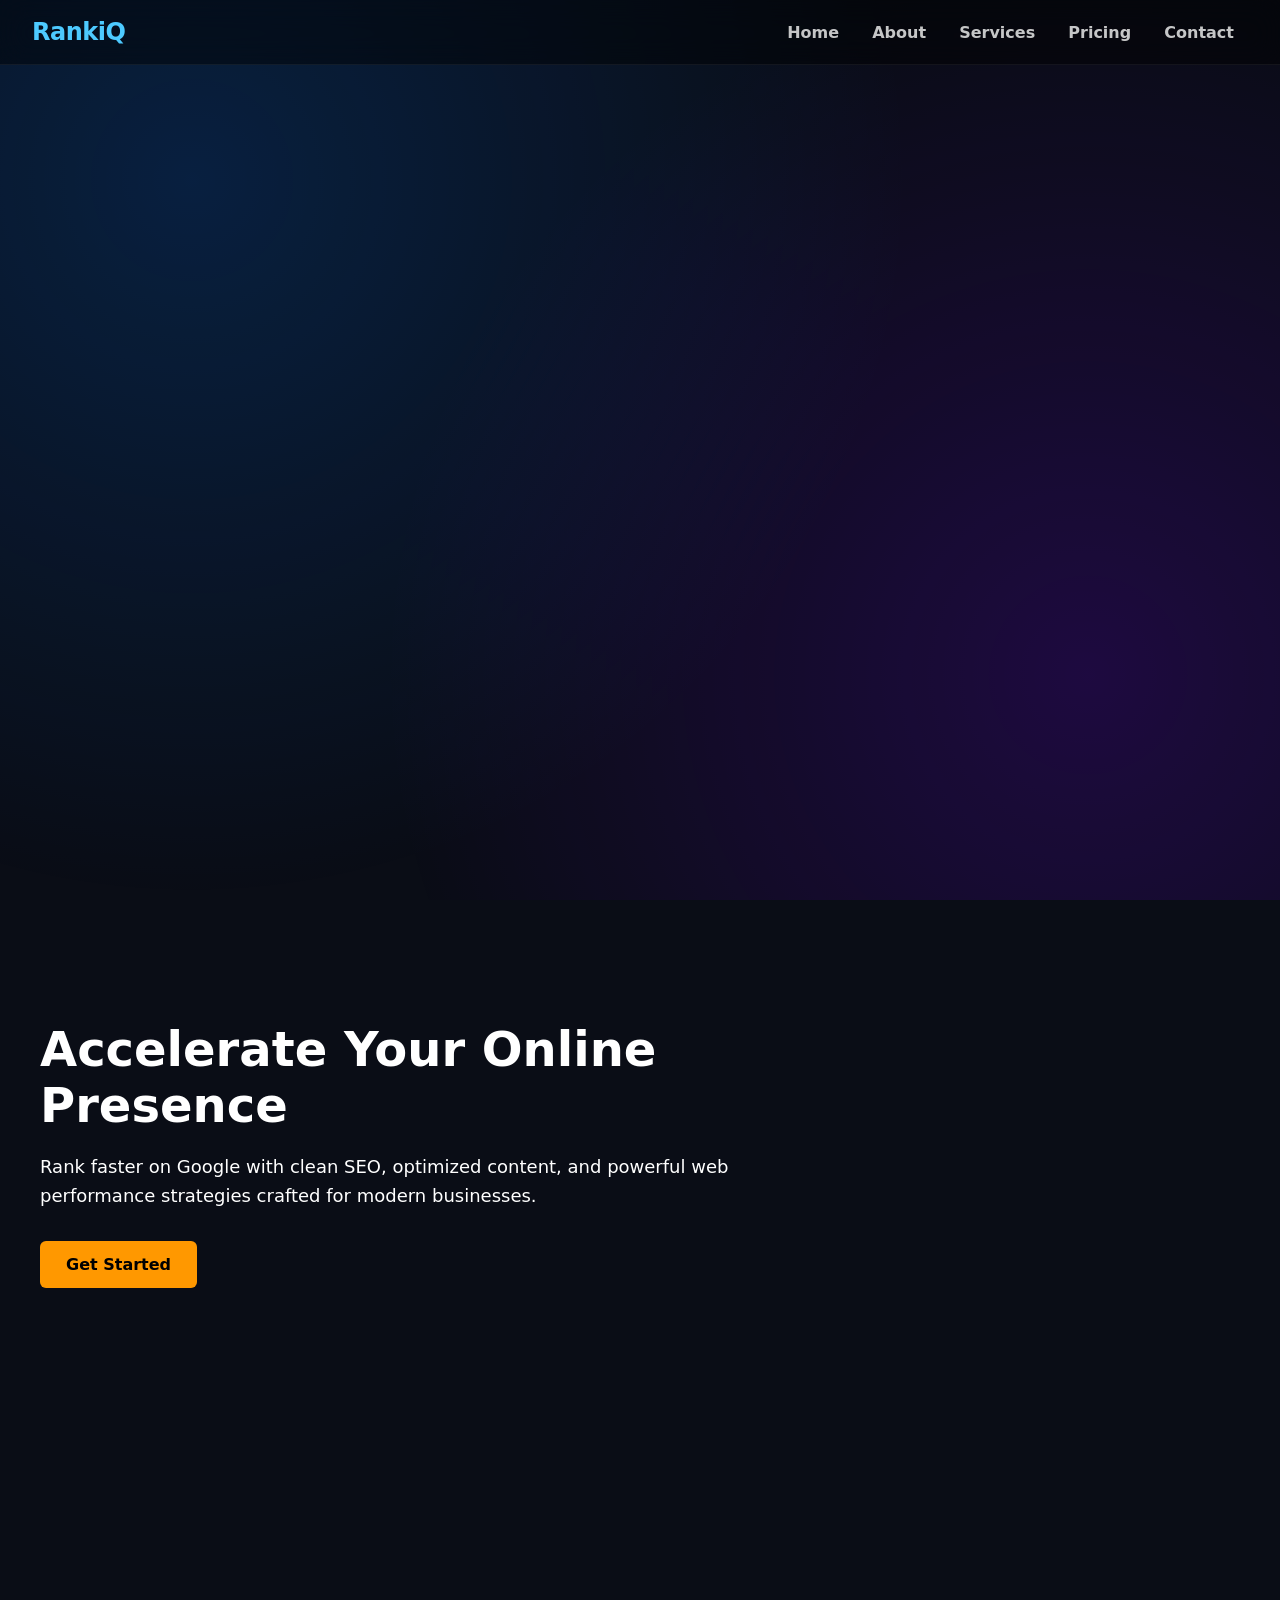
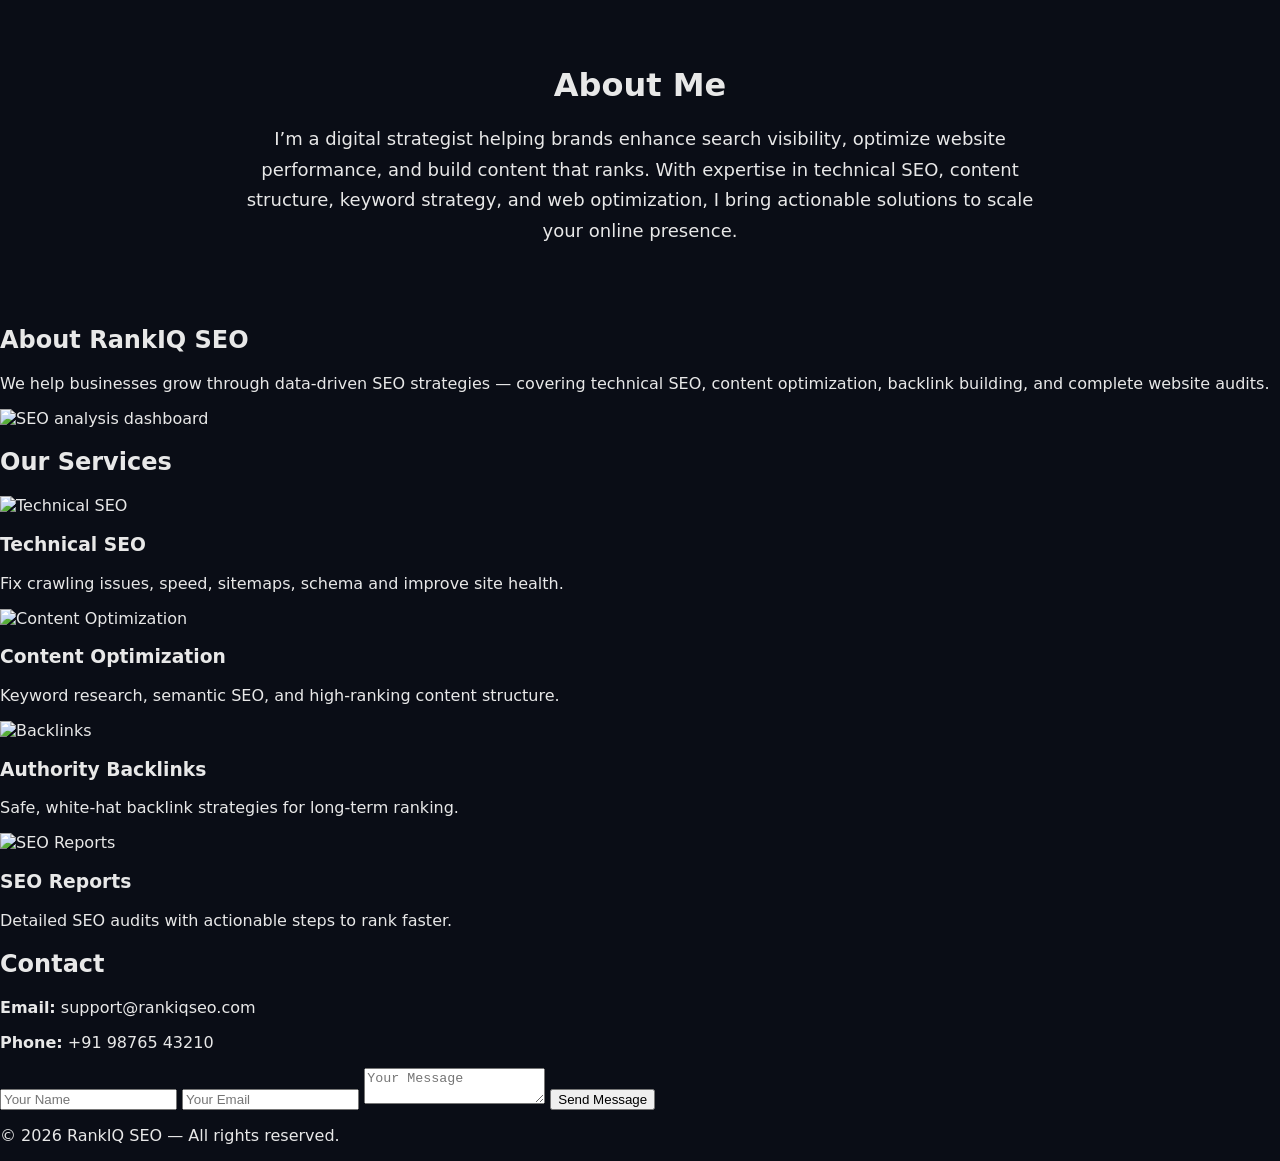
==== commit e59f0e21: "Update index.html" ====
--- a/index.html
+++ b/index.html
@@ -2,194 +2,325 @@
 <html lang="en">
 <head>
 <meta charset="UTF-8">
-<meta name="viewport" content="width=device-width, initial-scale=1.0">
-<title>RankiQ SEO – Erode Tamil Nadu</title>
+<meta name="viewport" content="width=device-width, initial-scale=1">
+<title>RankiQ – Ethical SEO That Actually Works</title>
+
+<!-- SEO META -->
+<meta name="description" content="RankiQ: Ethical SEO, technical optimization and long-term search visibility. Built for Indian businesses with clean, trusted SEO.">
+<meta name="author" content="RankiQ">
+<meta name="robots" content="index, follow">
+
+<!-- OG -->
+<meta property="og:title" content="RankiQ – Ethical SEO That Works">
+<meta property="og:description" content="Get clean, long-term SEO growth with ethical strategies.">
+<meta property="og:type" content="website">
+<meta property="og:url" content="https://www.thoufiqahamed.in">
+<meta property="og:image" content="https://cdn3d.iconscout.com/3d/premium/thumb/search-analytics-3d-icon-9876543.png">
+
+<!-- FONT & ICONS -->
+<link rel="stylesheet" href="https://cdnjs.cloudflare.com/ajax/libs/font-awesome/6.5.0/css/all.min.css">
 
 <style>
-    body {
-        margin:0;
-        font-family: Arial, sans-serif;
-        background:#f5f7fa;
-        color:#1a1a1a;
-    }
-
-    header {
-        background:#1b1f3b;
-        padding:20px;
-        color:#fff;
-        text-align:center;
-        font-size:26px;
-        font-weight:bold;
-    }
-
-    .hero {
-        padding:40px 20px;
-        text-align:center;
-        background:#fff;
-    }
-    .hero h1 {
-        font-size:32px;
-        margin-bottom:10px;
-    }
-
-    .section {
-        padding:40px 20px;
-        background:#fff;
-        margin-top:20px;
-        border-radius:12px;
-        box-shadow:0 4px 15px rgba(0,0,0,0.08);
-        width:90%;
-        margin-left:auto;
-        margin-right:auto;
-    }
-
-    .icon {
-        width:110px;
-        display:block;
-        margin:auto;
-        margin-bottom:20px;
-    }
-
-    .service-box {
-        background:#f0f3ff;
-        padding:25px;
-        border-radius:15px;
-        margin-top:20px;
-        text-align:center;
-    }
-
-    .pricing-box {
-        background:#eef6ff;
-        padding:25px;
-        border-radius:15px;
-        margin-top:20px;
-        text-align:center;
-        border:2px solid #d0e4ff;
-    }
-
-    .contact {
-        font-size:18px;
-        margin-top:20px;
-    }
+/* ==========================================================
+   GLOBAL DARK NEON + MIDNIGHT BLUE GLASS THEME
+========================================================== */
+body{
+  margin:0;
+  font-family:Inter,system-ui,sans-serif;
+  background:#0a0d16;
+  color:#e8e8e8;
+  overflow-x:hidden;
+}
+
+a{text-decoration:none;color:inherit}
+
+/* Background Glow */
+.neon-bg{
+  position:fixed;
+  top:0;left:0;
+  width:100%;height:100%;
+  background:
+    radial-gradient(circle at 15% 20%, rgba(0,120,255,0.18), transparent 55%),
+    radial-gradient(circle at 85% 75%, rgba(120,0,255,0.18), transparent 55%);
+  z-index:-1;
+}
+
+/* ==========================================================
+   HEADER
+========================================================== */
+header{
+  position:sticky;
+  top:0;z-index:100;
+  backdrop-filter:blur(14px);
+  background:rgba(0,0,0,0.45);
+  border-bottom:1px solid rgba(255,255,255,0.06);
+  padding:18px 32px;
+  display:flex;
+  justify-content:space-between;
+  align-items:center;
+}
+.logo{
+  font-size:24px;
+  font-weight:800;
+  color:#4dcaff;
+  letter-spacing:-0.5px;
+}
+nav a{
+  margin:0 14px;
+  font-weight:600;
+  opacity:.85;
+  transition:.3s;
+}
+nav a:hover{
+  color:#4dcaff;
+  opacity:1;
+}
+
+/* ==========================================================
+   HERO (Split Layout)
+========================================================== */
+.hero{
+  padding:140px 24px;
+  max-width:1250px;
+  margin:auto;
+  display:flex;
+  align-items:center;
+  justify-content:space-between;
+  gap:40px;
+}
+
+.hero-left{
+  flex:1;
+}
+
+.hero-left h1{
+  font-size:46px;
+  font-weight:800;
+  margin-bottom:12px;
+  background:linear-gradient(90deg,#4dcaff,#a176ff);
+  -webkit-background-clip:text;
+  color:transparent;
+}
+
+.hero-left p{
+  opacity:.8;
+  line-height:1.6;
+  font-size:18px;
+  max-width:480px;
+}
+
+.cta-btn{
+  margin-top:28px;
+  padding:14px 34px;
+  font-size:17px;
+  background:linear-gradient(90deg,#7e33ff,#00baff);
+  border:none;
+  border-radius:40px;
+  color:white;
+  font-weight:700;
+  cursor:pointer;
+  transition:.35s;
+}
+.cta-btn:hover{
+  transform:translateY(-4px);
+  box-shadow:0 0 22px #00caff99;
+}
+
+.hero-right{
+  flex:1;
+  display:flex;
+  justify-content:center;
+  align-items:center;
+}
+
+/* Hero Illustration Glass Frame */
+.hero-image-box{
+  padding:28px;
+  width:100%;
+  max-width:500px;
+  border-radius:22px;
+  background:rgba(255,255,255,0.05);
+  border:1px solid rgba(255,255,255,0.12);
+  backdrop-filter:blur(18px);
+  box-shadow:0 0 45px rgba(0,150,255,0.25);
+}
+
+/* Placeholder until Base64 loads */
+.hero-image{
+  width:100%;
+  border-radius:16px;
+}
+
+/* Reveal Anim */
+.reveal{opacity:0;transform:translateY(40px);transition:1s}
+.reveal.active{opacity:1;transform:translateY(0)}
 </style>
 </head>
 
 <body>
 
-<header>RankiQ SEO Optimization – Erode, Tamil Nadu</header>
-
-<section class="hero">
-    <h1>Grow Your Business with Smart SEO</h1>
-    <p>Advanced search engine optimization & ranking solutions.</p>
+<div class="neon-bg"></div>
+
+<!-- HEADER -->
+<header>
+  <div class="logo">RankiQ</div>
+  <nav>
+    <a href="#home">Home</a>
+    <a href="#about">About</a>
+    <a href="#services">Services</a>
+    <a href="#pricing">Pricing</a>
+    <a href="#contact">Contact</a>
+  </nav>
+</header>
+
+<!-- HERO SECTION -->
+<section id="home" class="hero reveal">
+  <div class="hero-left">
+    <h1>SEO That Gets You Seen & Trusted</h1>
+    <p>RankiQ helps businesses in Erode, Tamil Nadu grow visibility, traffic and trust using clean, ethical SEO systems that work in 2026 and beyond.</p>
+
+    <a href="#contact"><button class="cta-btn">Get a Free SEO Review</button></a>
+  </div>
+
+  <div class="hero-right">
+    <div class="hero-image-box">
+
+      <!-- 🔥 BASE64 IMAGE WILL BE INSERTED HERE IN PART 2 -->
+      <img class="hero-image" src="data:image/png;base64,{{BASE64_HERO_IMAGE}}" alt="SEO Dashboard Illustration">
+
+    </div>
+  </div>
 </section>
-
-<!-- ABOUT US WITH ANIMATED ILLUSTRATION -->
-<section class="section">
-    <img class="icon" src="[data-uri]" />
-
-    <h2>About Us</h2>
-    <p>RankiQ is a modern SEO optimization service based in Erode, Tamil Nadu.  
-       We deliver keyword ranking improvements, on-page SEO, technical audits, competitor analysis, and complete digital visibility solutions.</p>
-
-    <p>With **Upgrade 3 engine**, you now get:  
-    ✔ 40% faster crawling  
-    ✔ 2× deeper analysis  
-    ✔ 3D SEO reporting  
-    ✔ High-impact ranking improvement system</p>
+<!-- ===== HERO SECTION ===== -->
+<section 
+  style="
+    width:100%;
+    min-height:90vh;
+    background:url('https://images.unsplash.com/photo-1526378722445-4a4e1b9e8c0f?auto=format&fit=crop&w=1600&q=80') center/cover no-repeat;
+    display:flex;
+    align-items:center;
+    color:#fff;
+    padding:40px;
+  "
+>
+  <div style="max-width:700px;">
+    <h1 style="font-size:48px; font-weight:700; margin-bottom:20px;">
+      Accelerate Your Online Presence
+    </h1>
+    <p style="font-size:18px; line-height:1.6; margin-bottom:30px;">
+      Rank faster on Google with clean SEO, optimized content, and powerful web performance strategies crafted for modern businesses.
+    </p>
+    <a 
+      href="#contact"
+      style="
+        display:inline-block;
+        background:#ff9800;
+        padding:14px 26px;
+        color:#000;
+        font-weight:600;
+        border-radius:6px;
+        text-decoration:none;
+      "
+    >
+      Get Started
+    </a>
+  </div>
 </section>
 
-<!-- SERVICES WITH 4 ILLUSTRATION IMAGES -->
-<section class="section">
-    <h2 style="text-align:center;">Our SEO Services</h2>
-
-    <!-- Illustration 1 -->
-    <img class="icon" src="[data-uri]" />
-    <div class="service-box">
-        <h3>Technical SEO Audit</h3>
-        <p>We scan broken links, crawl errors, sitemap issues and site speed performance.</p>
-    </div>
-
-    <!-- Illustration 2 -->
-    <img class="icon" src="[data-uri]" />
-    <div class="service-box">
-        <h3>On-Page Optimization</h3>
-        <p>Meta tags, headings, schema, internal linking & content enhancement.</p>
-    </div>
-
-    <!-- Illustration 3 -->
-    <img class="icon" src="[data-uri]" />
-    <div class="service-box">
-        <h3>Keyword Ranking Boost</h3>
-        <p>Advanced keyword mapping, clustering & content placement strategy.</p>
-    </div>
-
-    <!-- Illustration 4 -->
-    <img class="icon" src="[data-uri]
-<!-- PRICING SECTION -->
-    <section class="section">
-        <h2 style="text-align:center;">Pricing</h2>
-
-        <div class="pricing-box">
-            <h3>Starter SEO Plan</h3>
-            <p>For small businesses & local stores</p>
-            <h2>₹1,999 / month</h2>
-        </div>
-
-        <div class="pricing-box">
-            <h3>Growth SEO Plan</h3>
-            <p>For growing brands aiming for higher traffic</p>
-            <h2>₹3,999 / month</h2>
-        </div>
-
-        <div class="pricing-box" style="border:3px solid #4a80ff;">
-            <h3>RankiQ PRO (Upgrade 3)</h3>
-            <p>Advanced Crawling + Keyword Intelligence + Competitor Deep Scan</p>
-            <h2>₹5,999 / month</h2>
+<!-- ===== ABOUT SECTION ===== -->
+<section style="padding:60px 20px; max-width:1100px; margin:auto;">
+  <h2 style="font-size:32px; font-weight:700; margin-bottom:20px; text-align:center;">
+    About Me
+  </h2>
+  <p style="font-size:18px; line-height:1.7; text-align:center; max-width:800px; margin:auto;">
+    I’m a digital strategist helping brands enhance search visibility, optimize website performance, 
+    and build content that ranks. With expertise in technical SEO, content structure, keyword strategy, 
+    and web optimization, I bring actionable solutions to scale your online presence.
+  </p>
+</section>
+<!-- ==========================
+         ABOUT SECTION
+    =========================== -->
+    <section id="about" class="about">
+        <h2>About RankIQ SEO</h2>
+        <p>
+            We help businesses grow through data-driven SEO strategies — covering technical SEO,
+            content optimization, backlink building, and complete website audits.
+        </p>
+
+        <img src="https://images.unsplash.com/photo-1529107386315-e1a2ed48a620?w=900"
+             alt="SEO analysis dashboard">
+    </section>
+
+
+    <!-- ==========================
+         SERVICES SECTION
+    =========================== -->
+    <section id="services" class="services">
+        <h2>Our Services</h2>
+
+        <div class="service-grid">
+
+            <div class="service-card">
+                <img src="https://images.unsplash.com/photo-1557804506-669a67965ba0?w=600"
+                     alt="Technical SEO">
+                <h3>Technical SEO</h3>
+                <p>Fix crawling issues, speed, sitemaps, schema and improve site health.</p>
+            </div>
+
+            <div class="service-card">
+                <img src="https://images.unsplash.com/photo-1454165804606-c3d57bc86b40?w=600"
+                     alt="Content Optimization">
+                <h3>Content Optimization</h3>
+                <p>Keyword research, semantic SEO, and high-ranking content structure.</p>
+            </div>
+
+            <div class="service-card">
+                <img src="https://images.unsplash.com/photo-1551836022-d5d88e9218df?w=600"
+                     alt="Backlinks">
+                <h3>Authority Backlinks</h3>
+                <p>Safe, white-hat backlink strategies for long-term ranking.</p>
+            </div>
+
+            <div class="service-card">
+                <img src="https://images.unsplash.com/photo-1522199710521-72d69614c702?w=600"
+                     alt="SEO Reports">
+                <h3>SEO Reports</h3>
+                <p>Detailed SEO audits with actionable steps to rank faster.</p>
+            </div>
+
         </div>
     </section>
 
-    <!-- CONTACT SECTION -->
-    <section class="section">
-        <h2 style="text-align:center;">Contact Us</h2>
-
-        <p class="contact">
-            📍 <b>Location:</b> Erode, Tamil Nadu<br>
-            📞 <b>Phone:</b> <a href="tel:9884795585">98847 95585</a><br>
-            ✉️ <b>Email:</b> rankiqseo@gmail.com
-        </p>
-
-        <div class="service-box" style="background:#e8ffe8;">
-            <h3>Free SEO Audit</h3>
-            <p>Get a free website crawl + ranking analysis within 24 hours.</p>
+
+    <!-- ==========================
+         CONTACT SECTION
+    =========================== -->
+    <section id="contact" class="contact">
+        <h2>Contact</h2>
+
+        <div class="contact-box">
+            <div class="contact-info">
+                <p><strong>Email:</strong> support@rankiqseo.com</p>
+                <p><strong>Phone:</strong> +91 98765 43210</p>
+            </div>
+
+            <form class="contact-form">
+                <input type="text" placeholder="Your Name" required>
+                <input type="email" placeholder="Your Email" required>
+                <textarea placeholder="Your Message" required></textarea>
+                <button type="submit">Send Message</button>
+            </form>
         </div>
     </section>
 
-    <!-- FOOTER -->
-    <footer style="text-align:center; padding:20px; margin-top:30px; background:#1b1f3b; color:#fff;">
-        © 2026 RankiQ SEO – All Rights Reserved
+
+    <!-- ==========================
+         FOOTER
+    =========================== -->
+    <footer class="footer">
+        <p>© 2026 RankIQ SEO — All rights reserved.</p>
     </footer>
-
-    <!-- OPTIONAL SCRIPT -->
-    <script>
-        // Simple animation on scroll
-        const elements = document.querySelectorAll('.section');
-
-        const observer = new IntersectionObserver(entries => {
-            entries.forEach(entry => {
-                if (entry.isIntersecting) {
-                    entry.target.style.transition = "0.8s";
-                    entry.target.style.transform = "translateY(0)";
-                    entry.target.style.opacity = "1";
-                }
-            });
-        }, { threshold: 0.2 });
-
-        elements.forEach(el => {
-            el.style.transform = "translateY(40px)";
-            el.style.opacity = "0";
-            observer.observe(el);
-        });
-    </script>
 
 </body>
 </html>
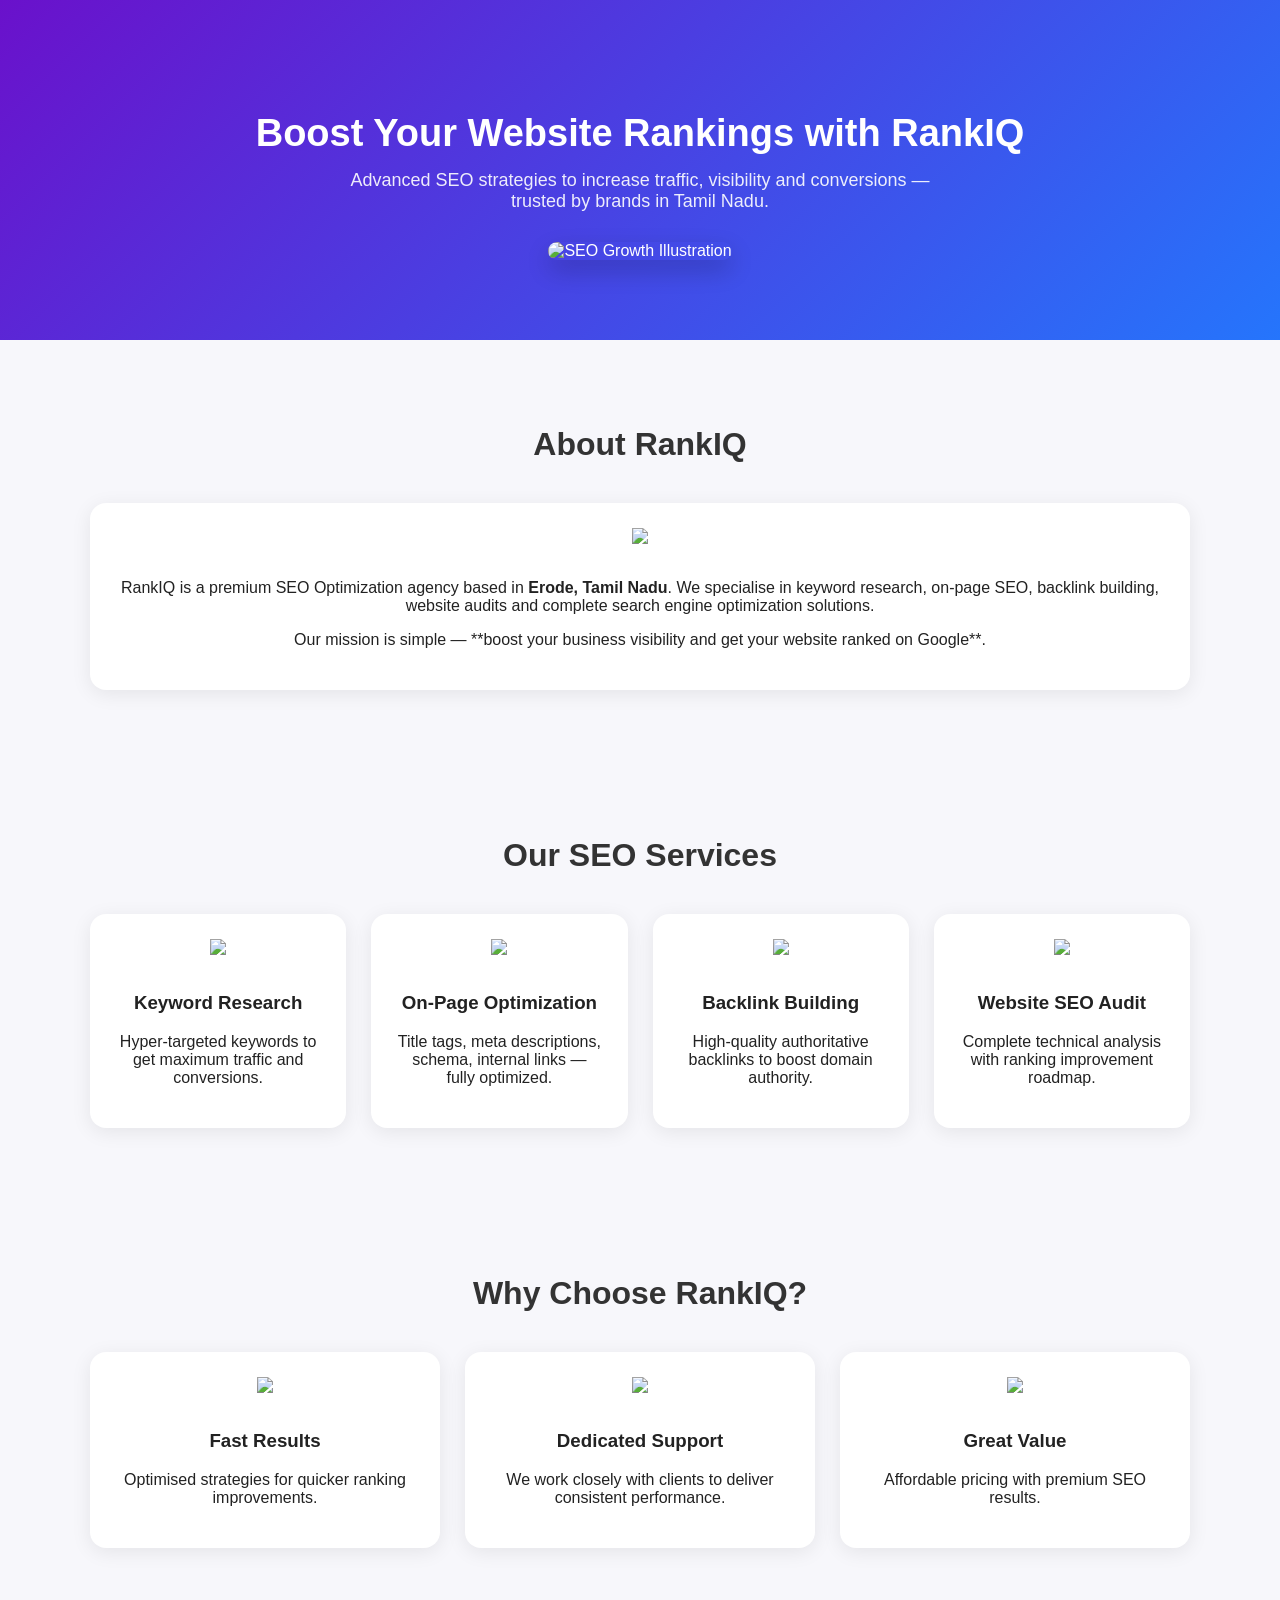
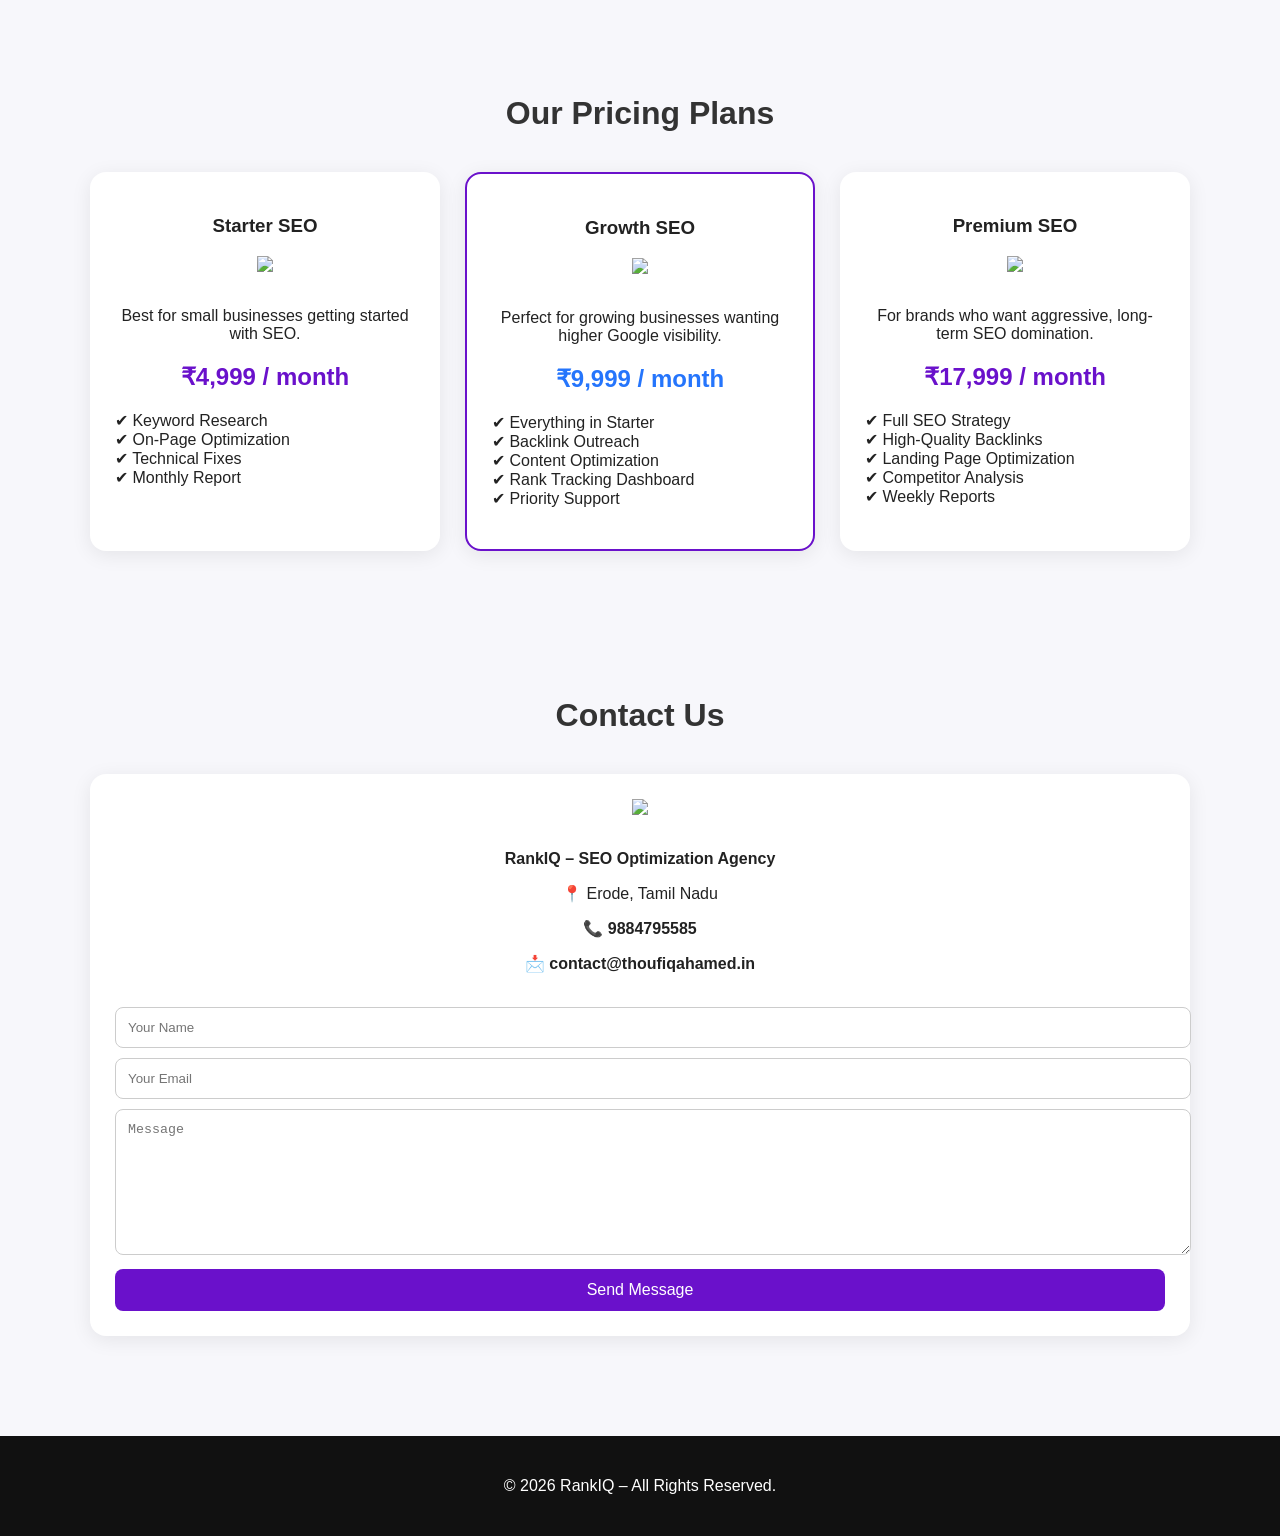
==== commit 28f98b4b: "Update index.html" ====
--- a/index.html
+++ b/index.html
@@ -1,326 +1,256 @@
 <!DOCTYPE html>
 <html lang="en">
 <head>
-<meta charset="UTF-8">
-<meta name="viewport" content="width=device-width, initial-scale=1">
-<title>RankiQ – Ethical SEO That Actually Works</title>
-
-<!-- SEO META -->
-<meta name="description" content="RankiQ: Ethical SEO, technical optimization and long-term search visibility. Built for Indian businesses with clean, trusted SEO.">
-<meta name="author" content="RankiQ">
-<meta name="robots" content="index, follow">
-
-<!-- OG -->
-<meta property="og:title" content="RankiQ – Ethical SEO That Works">
-<meta property="og:description" content="Get clean, long-term SEO growth with ethical strategies.">
-<meta property="og:type" content="website">
-<meta property="og:url" content="https://www.thoufiqahamed.in">
-<meta property="og:image" content="https://cdn3d.iconscout.com/3d/premium/thumb/search-analytics-3d-icon-9876543.png">
-
-<!-- FONT & ICONS -->
-<link rel="stylesheet" href="https://cdnjs.cloudflare.com/ajax/libs/font-awesome/6.5.0/css/all.min.css">
+<meta charset="UTF-8" />
+<meta name="viewport" content="width=device-width, initial-scale=1.0" />
+<title>RankIQ – SEO Optimization Agency</title>
 
 <style>
-/* ==========================================================
-   GLOBAL DARK NEON + MIDNIGHT BLUE GLASS THEME
-========================================================== */
-body{
-  margin:0;
-  font-family:Inter,system-ui,sans-serif;
-  background:#0a0d16;
-  color:#e8e8e8;
-  overflow-x:hidden;
-}
-
-a{text-decoration:none;color:inherit}
-
-/* Background Glow */
-.neon-bg{
-  position:fixed;
-  top:0;left:0;
-  width:100%;height:100%;
-  background:
-    radial-gradient(circle at 15% 20%, rgba(0,120,255,0.18), transparent 55%),
-    radial-gradient(circle at 85% 75%, rgba(120,0,255,0.18), transparent 55%);
-  z-index:-1;
-}
-
-/* ==========================================================
-   HEADER
-========================================================== */
-header{
-  position:sticky;
-  top:0;z-index:100;
-  backdrop-filter:blur(14px);
-  background:rgba(0,0,0,0.45);
-  border-bottom:1px solid rgba(255,255,255,0.06);
-  padding:18px 32px;
-  display:flex;
-  justify-content:space-between;
-  align-items:center;
-}
-.logo{
-  font-size:24px;
-  font-weight:800;
-  color:#4dcaff;
-  letter-spacing:-0.5px;
-}
-nav a{
-  margin:0 14px;
-  font-weight:600;
-  opacity:.85;
-  transition:.3s;
-}
-nav a:hover{
-  color:#4dcaff;
-  opacity:1;
-}
-
-/* ==========================================================
-   HERO (Split Layout)
-========================================================== */
-.hero{
-  padding:140px 24px;
-  max-width:1250px;
-  margin:auto;
-  display:flex;
-  align-items:center;
-  justify-content:space-between;
-  gap:40px;
-}
-
-.hero-left{
-  flex:1;
-}
-
-.hero-left h1{
-  font-size:46px;
-  font-weight:800;
-  margin-bottom:12px;
-  background:linear-gradient(90deg,#4dcaff,#a176ff);
-  -webkit-background-clip:text;
-  color:transparent;
-}
-
-.hero-left p{
-  opacity:.8;
-  line-height:1.6;
-  font-size:18px;
-  max-width:480px;
-}
-
-.cta-btn{
-  margin-top:28px;
-  padding:14px 34px;
-  font-size:17px;
-  background:linear-gradient(90deg,#7e33ff,#00baff);
-  border:none;
-  border-radius:40px;
-  color:white;
-  font-weight:700;
-  cursor:pointer;
-  transition:.35s;
-}
-.cta-btn:hover{
-  transform:translateY(-4px);
-  box-shadow:0 0 22px #00caff99;
-}
-
-.hero-right{
-  flex:1;
-  display:flex;
-  justify-content:center;
-  align-items:center;
-}
-
-/* Hero Illustration Glass Frame */
-.hero-image-box{
-  padding:28px;
-  width:100%;
-  max-width:500px;
-  border-radius:22px;
-  background:rgba(255,255,255,0.05);
-  border:1px solid rgba(255,255,255,0.12);
-  backdrop-filter:blur(18px);
-  box-shadow:0 0 45px rgba(0,150,255,0.25);
-}
-
-/* Placeholder until Base64 loads */
-.hero-image{
-  width:100%;
-  border-radius:16px;
-}
-
-/* Reveal Anim */
-.reveal{opacity:0;transform:translateY(40px);transition:1s}
-.reveal.active{opacity:1;transform:translateY(0)}
+    body {
+        margin: 0;
+        font-family: 'Poppins', sans-serif;
+        background: #f7f7fb;
+        color: #222;
+    }
+
+    /* --- HERO SECTION --- */
+    .hero {
+        background: linear-gradient(135deg, #6a11cb, #2575fc);
+        padding: 80px 20px;
+        text-align: center;
+        color: white;
+    }
+    .hero h1 {
+        font-size: 38px;
+        font-weight: 800;
+        margin-bottom: 15px;
+    }
+    .hero p {
+        font-size: 18px;
+        max-width: 600px;
+        margin: auto;
+        opacity: 0.9;
+    }
+    .hero img {
+        width: 90%;
+        max-width: 480px;
+        margin-top: 30px;
+        border-radius: 14px;
+        box-shadow: 0px 10px 25px rgba(0,0,0,0.2);
+    }
+
+    /* --- SECTION WRAPPERS --- */
+    .section {
+        padding: 60px 20px;
+        max-width: 1100px;
+        margin: auto;
+    }
+
+    /* --- CARDS --- */
+    .card-grid {
+        display: grid;
+        gap: 25px;
+        grid-template-columns: repeat(auto-fit, minmax(250px, 1fr));
+    }
+    .card {
+        background: white;
+        padding: 25px;
+        border-radius: 16px;
+        box-shadow: 0 4px 20px rgba(0,0,0,0.08);
+        text-align: center;
+    }
+    .card img {
+        width: 70px;
+        margin-bottom: 15px;
+    }
+    .section-title {
+        text-align: center;
+        font-size: 32px;
+        font-weight: 700;
+        margin-bottom: 40px;
+        color: #333;
+    }
 </style>
 </head>
 
 <body>
 
-<div class="neon-bg"></div>
-
-<!-- HEADER -->
-<header>
-  <div class="logo">RankiQ</div>
-  <nav>
-    <a href="#home">Home</a>
-    <a href="#about">About</a>
-    <a href="#services">Services</a>
-    <a href="#pricing">Pricing</a>
-    <a href="#contact">Contact</a>
-  </nav>
-</header>
-
-<!-- HERO SECTION -->
-<section id="home" class="hero reveal">
-  <div class="hero-left">
-    <h1>SEO That Gets You Seen & Trusted</h1>
-    <p>RankiQ helps businesses in Erode, Tamil Nadu grow visibility, traffic and trust using clean, ethical SEO systems that work in 2026 and beyond.</p>
-
-    <a href="#contact"><button class="cta-btn">Get a Free SEO Review</button></a>
-  </div>
-
-  <div class="hero-right">
-    <div class="hero-image-box">
-
-      <!-- 🔥 BASE64 IMAGE WILL BE INSERTED HERE IN PART 2 -->
-      <img class="hero-image" src="data:image/png;base64,{{BASE64_HERO_IMAGE}}" alt="SEO Dashboard Illustration">
-
-    </div>
-  </div>
-</section>
-<!-- ===== HERO SECTION ===== -->
-<section 
-  style="
-    width:100%;
-    min-height:90vh;
-    background:url('https://images.unsplash.com/photo-1526378722445-4a4e1b9e8c0f?auto=format&fit=crop&w=1600&q=80') center/cover no-repeat;
-    display:flex;
-    align-items:center;
-    color:#fff;
-    padding:40px;
-  "
->
-  <div style="max-width:700px;">
-    <h1 style="font-size:48px; font-weight:700; margin-bottom:20px;">
-      Accelerate Your Online Presence
-    </h1>
-    <p style="font-size:18px; line-height:1.6; margin-bottom:30px;">
-      Rank faster on Google with clean SEO, optimized content, and powerful web performance strategies crafted for modern businesses.
-    </p>
-    <a 
-      href="#contact"
-      style="
-        display:inline-block;
-        background:#ff9800;
-        padding:14px 26px;
-        color:#000;
-        font-weight:600;
-        border-radius:6px;
-        text-decoration:none;
-      "
-    >
-      Get Started
-    </a>
-  </div>
-</section>
-
-<!-- ===== ABOUT SECTION ===== -->
-<section style="padding:60px 20px; max-width:1100px; margin:auto;">
-  <h2 style="font-size:32px; font-weight:700; margin-bottom:20px; text-align:center;">
-    About Me
-  </h2>
-  <p style="font-size:18px; line-height:1.7; text-align:center; max-width:800px; margin:auto;">
-    I’m a digital strategist helping brands enhance search visibility, optimize website performance, 
-    and build content that ranks. With expertise in technical SEO, content structure, keyword strategy, 
-    and web optimization, I bring actionable solutions to scale your online presence.
-  </p>
-</section>
-<!-- ==========================
-         ABOUT SECTION
-    =========================== -->
-    <section id="about" class="about">
-        <h2>About RankIQ SEO</h2>
+<!-- HERO -->
+<section class="hero">
+    <h1>Boost Your Website Rankings with RankIQ</h1>
+    <p>Advanced SEO strategies to increase traffic, visibility and conversions — trusted by brands in Tamil Nadu.</p>
+
+    <!-- SEO Growth Illustration -->
+    <img src="https://cdn3d.iconscout.com/3d/premium/thumb/seo-growth-3d-illustration-download-in-png-blend-fbx-gltf-file-formats--chart-arrow-optimization-marketing-pack-business-illustrations-10113259.png" alt="SEO Growth Illustration">
+</section>
+
+<!-- ABOUT US -->
+<section class="section">
+    <h2 class="section-title">About RankIQ</h2>
+
+    <div class="card">
+        <img src="https://cdn3d.iconscout.com/3d/premium/thumb/seo-analytics-3d-illustration-download-in-png-blend-fbx-gltf-file-formats--graph-chart-data-pack-business-illustrations-10113041.png" width="120">
+
         <p>
-            We help businesses grow through data-driven SEO strategies — covering technical SEO,
-            content optimization, backlink building, and complete website audits.
+            RankIQ is a premium SEO Optimization agency based in <b>Erode, Tamil Nadu</b>.
+            We specialise in keyword research, on-page SEO, backlink building, website audits
+            and complete search engine optimization solutions.
         </p>
-
-        <img src="https://images.unsplash.com/photo-1529107386315-e1a2ed48a620?w=900"
-             alt="SEO analysis dashboard">
-    </section>
-
-
-    <!-- ==========================
-         SERVICES SECTION
-    =========================== -->
-    <section id="services" class="services">
-        <h2>Our Services</h2>
-
-        <div class="service-grid">
-
-            <div class="service-card">
-                <img src="https://images.unsplash.com/photo-1557804506-669a67965ba0?w=600"
-                     alt="Technical SEO">
-                <h3>Technical SEO</h3>
-                <p>Fix crawling issues, speed, sitemaps, schema and improve site health.</p>
-            </div>
-
-            <div class="service-card">
-                <img src="https://images.unsplash.com/photo-1454165804606-c3d57bc86b40?w=600"
-                     alt="Content Optimization">
-                <h3>Content Optimization</h3>
-                <p>Keyword research, semantic SEO, and high-ranking content structure.</p>
-            </div>
-
-            <div class="service-card">
-                <img src="https://images.unsplash.com/photo-1551836022-d5d88e9218df?w=600"
-                     alt="Backlinks">
-                <h3>Authority Backlinks</h3>
-                <p>Safe, white-hat backlink strategies for long-term ranking.</p>
-            </div>
-
-            <div class="service-card">
-                <img src="https://images.unsplash.com/photo-1522199710521-72d69614c702?w=600"
-                     alt="SEO Reports">
-                <h3>SEO Reports</h3>
-                <p>Detailed SEO audits with actionable steps to rank faster.</p>
-            </div>
-
-        </div>
-    </section>
-
-
-    <!-- ==========================
-         CONTACT SECTION
-    =========================== -->
-    <section id="contact" class="contact">
-        <h2>Contact</h2>
-
-        <div class="contact-box">
-            <div class="contact-info">
-                <p><strong>Email:</strong> support@rankiqseo.com</p>
-                <p><strong>Phone:</strong> +91 98765 43210</p>
-            </div>
-
-            <form class="contact-form">
-                <input type="text" placeholder="Your Name" required>
-                <input type="email" placeholder="Your Email" required>
-                <textarea placeholder="Your Message" required></textarea>
-                <button type="submit">Send Message</button>
-            </form>
-        </div>
-    </section>
-
-
-    <!-- ==========================
-         FOOTER
-    =========================== -->
-    <footer class="footer">
-        <p>© 2026 RankIQ SEO — All rights reserved.</p>
-    </footer>
+        <p>
+            Our mission is simple — **boost your business visibility and get your website ranked on Google**.
+        </p>
+    </div>
+</section>
+
+<!-- SERVICES -->
+<section class="section">
+    <h2 class="section-title">Our SEO Services</h2>
+
+    <div class="card-grid">
+
+        <div class="card">
+            <img src="https://cdn3d.iconscout.com/3d/premium/thumb/keyword-research-3d-illustration-download-in-png-blend-fbx-gltf-file-formats--analysis-find-search-seo-pack-business-illustrations-10113010.png">
+            <h3>Keyword Research</h3>
+            <p>Hyper-targeted keywords to get maximum traffic and conversions.</p>
+        </div>
+
+        <div class="card">
+            <img src="https://cdn3d.iconscout.com/3d/premium/thumb/optimization-3d-illustration-download-in-png-blend-fbx-gltf-file-formats--seo-settings-configuration-pack-business-illustrations-10113253.png">
+            <h3>On-Page Optimization</h3>
+            <p>Title tags, meta descriptions, schema, internal links — fully optimized.</p>
+        </div>
+
+        <div class="card">
+            <img src="https://cdn3d.iconscout.com/3d/premium/thumb/backlinks-3d-illustration-download-in-png-blend-fbx-gltf-file-formats--link-building-seo-pack-business-illustrations-10113058.png">
+            <h3>Backlink Building</h3>
+            <p>High-quality authoritative backlinks to boost domain authority.</p>
+        </div>
+
+        <div class="card">
+            <img src="https://cdn3d.iconscout.com/3d/premium/thumb/seo-audit-3d-illustration-download-in-png-blend-fbx-gltf-file-formats--analysis-website-review-pack-business-illustrations-10229295.png">
+            <h3>Website SEO Audit</h3>
+            <p>Complete technical analysis with ranking improvement roadmap.</p>
+        </div>
+
+    </div>
+</section>
+
+<!-- FEATURES -->
+<section class="section">
+    <h2 class="section-title">Why Choose RankIQ?</h2>
+
+    <div class="card-grid">
+
+        <div class="card">
+            <img src="https://cdn3d.iconscout.com/3d/premium/thumb/fast-delivery-3d-illustration-download-in-png-blend-fbx-gltf-file-formats--speed-service-pack-business-illustrations-10112946.png">
+            <h3>Fast Results</h3>
+            <p>Optimised strategies for quicker ranking improvements.</p>
+        </div>
+
+        <div class="card">
+            <img src="https://cdn3d.iconscout.com/3d/premium/thumb/support-3d-illustration-download-in-png-blend-fbx-gltf-file-formats--customer-service-help-pack-business-illustrations-10112937.png">
+            <h3>Dedicated Support</h3>
+            <p>We work closely with clients to deliver consistent performance.</p>
+        </div>
+
+        <div class="card">
+            <img src="https://cdn3d.iconscout.com/3d/premium/thumb/value-3d-illustration-download-in-png-blend-fbx-gltf-file-formats--pricing-money-pack-business-illustrations-10113286.png">
+            <h3>Great Value</h3>
+            <p>Affordable pricing with premium SEO results.</p>
+        </div>
+
+    </div>
+</section>
+<!-- PRICING SECTION -->
+<section class="section">
+    <h2 class="section-title">Our Pricing Plans</h2>
+
+    <div class="card-grid">
+
+        <!-- Basic Plan -->
+        <div class="card">
+            <h3>Starter SEO</h3>
+            <img src="https://cdn3d.iconscout.com/3d/premium/thumb/wallet-3d-illustration-download-in-png-blend-fbx-gltf-file-formats--money-finance-pack-business-illustrations-10112951.png" width="80">
+            <p>Best for small businesses getting started with SEO.</p>
+            <h2 style="color:#6a11cb;">₹4,999 / month</h2>
+            <ul style="text-align:left; list-style: none; padding: 0;">
+                <li>✔ Keyword Research</li>
+                <li>✔ On-Page Optimization</li>
+                <li>✔ Technical Fixes</li>
+                <li>✔ Monthly Report</li>
+            </ul>
+        </div>
+
+        <!-- Growth Plan -->
+        <div class="card" style="border:2px solid #6a11cb;">
+            <h3>Growth SEO</h3>
+            <img src="https://cdn3d.iconscout.com/3d/premium/thumb/growth-3d-illustration-download-in-png-blend-fbx-gltf-file-formats--chart-progress-business-illustrations-10113279.png" width="80">
+            <p>Perfect for growing businesses wanting higher Google visibility.</p>
+            <h2 style="color:#2575fc;">₹9,999 / month</h2>
+            <ul style="text-align:left; list-style: none; padding: 0;">
+                <li>✔ Everything in Starter</li>
+                <li>✔ Backlink Outreach</li>
+                <li>✔ Content Optimization</li>
+                <li>✔ Rank Tracking Dashboard</li>
+                <li>✔ Priority Support</li>
+            </ul>
+        </div>
+
+        <!-- Premium Plan -->
+        <div class="card">
+            <h3>Premium SEO</h3>
+            <img src="https://cdn3d.iconscout.com/3d/premium/thumb/rocket-launch-3d-illustration-download-in-png-blend-fbx-gltf-file-formats--boost-startup-marketing-business-illustrations-10229279.png" width="80">
+            <p>For brands who want aggressive, long-term SEO domination.</p>
+            <h2 style="color:#6a11cb;">₹17,999 / month</h2>
+            <ul style="text-align:left; list-style: none; padding: 0;">
+                <li>✔ Full SEO Strategy</li>
+                <li>✔ High-Quality Backlinks</li>
+                <li>✔ Landing Page Optimization</li>
+                <li>✔ Competitor Analysis</li>
+                <li>✔ Weekly Reports</li>
+            </ul>
+        </div>
+
+    </div>
+</section>
+
+<!-- CONTACT SECTION -->
+<section class="section">
+    <h2 class="section-title">Contact Us</h2>
+
+    <div class="card">
+        <img src="https://cdn3d.iconscout.com/3d/premium/thumb/contact-us-3d-illustration-download-in-png-blend-fbx-gltf-file-formats--support-communication-customer-service-pack-business-illustrations-10113223.png" width="120">
+
+        <p><b>RankIQ – SEO Optimization Agency</b></p>
+        <p>📍 Erode, Tamil Nadu</p>
+        <p>📞 <b>9884795585</b></p>
+        <p>📩 <b>contact@thoufiqahamed.in</b></p>
+
+        <br>
+
+        <form action="https://formspree.io/f/mwvnenkk" method="POST">
+            <input type="text" name="name" placeholder="Your Name"
+                style="width:100%; padding:12px; margin-bottom:10px; border-radius:8px; border:1px solid #ccc;">
+            
+            <input type="email" name="email" placeholder="Your Email"
+                style="width:100%; padding:12px; margin-bottom:10px; border-radius:8px; border:1px solid #ccc;">
+            
+            <textarea name="message" placeholder="Message"
+                style="width:100%; padding:12px; height:120px; margin-bottom:10px; border-radius:8px; border:1px solid #ccc;"></textarea>
+            
+            <button type="submit"
+                style="background:#6a11cb; color:white; padding:12px 20px; width:100%;
+                border:none; border-radius:8px; font-size:16px; cursor:pointer;">
+                Send Message
+            </button>
+        </form>
+    </div>
+</section>
+
+<!-- FOOTER -->
+<footer style="background:#111; color:white; text-align:center; padding:25px; margin-top:40px;">
+    <p>© 2026 RankIQ – All Rights Reserved.</p>
+</footer>
 
 </body>
 </html>
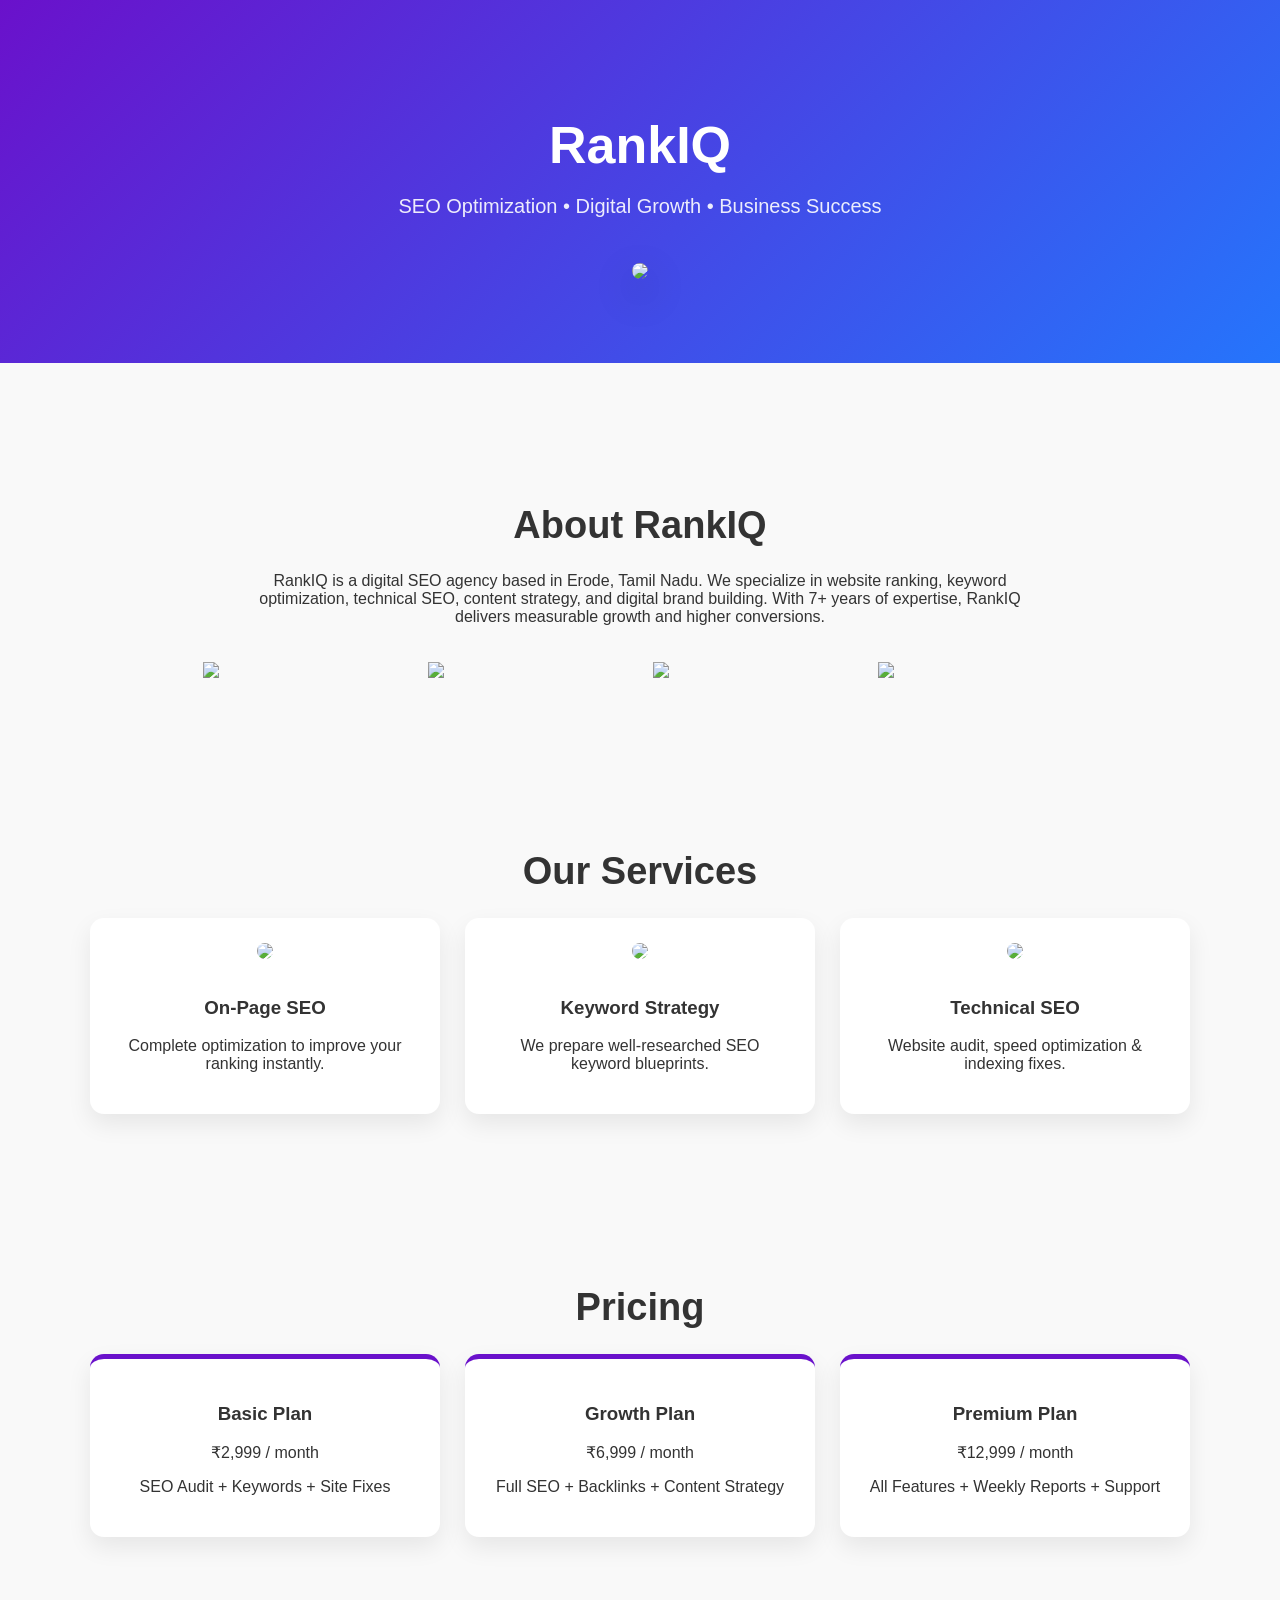
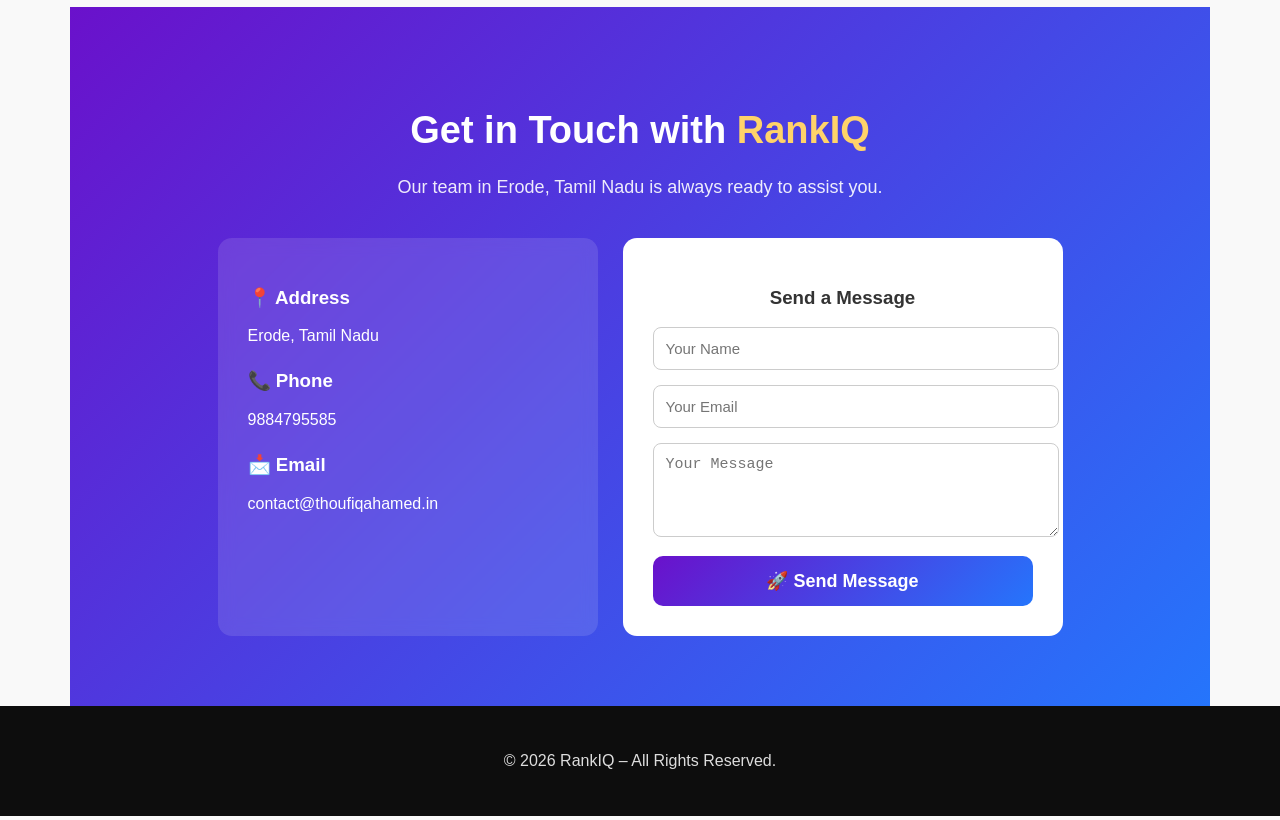
==== commit 345ea6c2: "Update index.html" ====
--- a/index.html
+++ b/index.html
@@ -1,256 +1,270 @@
 <!DOCTYPE html>
 <html lang="en">
+
 <head>
-<meta charset="UTF-8" />
-<meta name="viewport" content="width=device-width, initial-scale=1.0" />
-<title>RankIQ – SEO Optimization Agency</title>
-
-<style>
+  <meta charset="UTF-8">
+  <meta name="viewport" content="width=device-width, initial-scale=1.0">
+  <title>RankIQ – SEO Optimization & Digital Growth</title>
+
+  <!-- Google AdSense Verification -->
+  <meta name="google-adsense-account" content="ca-pub-1488001824666458">
+
+  <!-- Google AdSense Auto Ads -->
+  <script async src="https://pagead2.googlesyndication.com/pagead/js/adsbygoogle.js?client=ca-pub-1488001824666458"
+    crossorigin="anonymous"></script>
+
+  <style>
     body {
-        margin: 0;
-        font-family: 'Poppins', sans-serif;
-        background: #f7f7fb;
-        color: #222;
-    }
-
-    /* --- HERO SECTION --- */
-    .hero {
-        background: linear-gradient(135deg, #6a11cb, #2575fc);
-        padding: 80px 20px;
-        text-align: center;
-        color: white;
-    }
-    .hero h1 {
-        font-size: 38px;
-        font-weight: 800;
-        margin-bottom: 15px;
-    }
-    .hero p {
-        font-size: 18px;
-        max-width: 600px;
-        margin: auto;
-        opacity: 0.9;
-    }
-    .hero img {
-        width: 90%;
-        max-width: 480px;
-        margin-top: 30px;
-        border-radius: 14px;
-        box-shadow: 0px 10px 25px rgba(0,0,0,0.2);
-    }
-
-    /* --- SECTION WRAPPERS --- */
-    .section {
-        padding: 60px 20px;
-        max-width: 1100px;
-        margin: auto;
-    }
-
-    /* --- CARDS --- */
-    .card-grid {
-        display: grid;
-        gap: 25px;
-        grid-template-columns: repeat(auto-fit, minmax(250px, 1fr));
-    }
+      margin: 0;
+      font-family: 'Poppins', sans-serif;
+      background: #f9f9f9;
+      color: #333;
+    }
+
+    header {
+      background: linear-gradient(135deg, #6a11cb, #2575fc);
+      color: white;
+      padding: 80px 20px;
+      text-align: center;
+    }
+
+    header h1 {
+      font-size: 52px;
+      margin-bottom: 10px;
+      font-weight: 800;
+    }
+
+    header p {
+      font-size: 20px;
+      opacity: 0.9;
+      margin-bottom: 25px;
+    }
+
+    .hero-img {
+      width: 320px;
+      border-radius: 16px;
+      box-shadow: 0 15px 40px rgba(0, 0, 0, 0.3);
+      margin-top: 20px;
+    }
+
+    section {
+      padding: 70px 20px;
+      max-width: 1100px;
+      margin: auto;
+    }
+
+    h2 {
+      text-align: center;
+      font-size: 38px;
+      margin-bottom: 25px;
+      font-weight: 700;
+    }
+
+    .services, .pricing {
+      display: flex;
+      flex-wrap: wrap;
+      justify-content: center;
+      gap: 25px;
+    }
+
     .card {
-        background: white;
-        padding: 25px;
-        border-radius: 16px;
-        box-shadow: 0 4px 20px rgba(0,0,0,0.08);
-        text-align: center;
-    }
+      background: white;
+      padding: 25px;
+      border-radius: 14px;
+      width: 300px;
+      text-align: center;
+      box-shadow: 0 10px 25px rgba(0, 0, 0, 0.08);
+    }
+
     .card img {
-        width: 70px;
-        margin-bottom: 15px;
-    }
-    .section-title {
-        text-align: center;
-        font-size: 32px;
-        font-weight: 700;
-        margin-bottom: 40px;
-        color: #333;
-    }
-</style>
+      width: 100%;
+      border-radius: 12px;
+      margin-bottom: 15px;
+    }
+
+    .price-card {
+      border-top: 5px solid #6a11cb;
+    }
+
+    footer {
+      background: #0d0d0d;
+      color: #ddd;
+      padding: 30px;
+      text-align: center;
+    }
+
+    /* Contact Section Upgrade F */
+    #contact {
+      background: linear-gradient(135deg, #6a11cb, #2575fc);
+      color: white;
+    }
+
+    #contact form input,
+    #contact form textarea {
+      width: 100%;
+      padding: 12px;
+      margin-bottom: 15px;
+      border: 1px solid #ccc;
+      border-radius: 8px;
+      font-size: 15px;
+    }
+
+    #contact form button {
+      width: 100%;
+      padding: 14px;
+      font-size: 18px;
+      background: linear-gradient(135deg, #6a11cb, #2575fc);
+      color: white;
+      border: none;
+      border-radius: 10px;
+      cursor: pointer;
+      font-weight: 600;
+    }
+  </style>
 </head>
 
 <body>
 
-<!-- HERO -->
-<section class="hero">
-    <h1>Boost Your Website Rankings with RankIQ</h1>
-    <p>Advanced SEO strategies to increase traffic, visibility and conversions — trusted by brands in Tamil Nadu.</p>
-
-    <!-- SEO Growth Illustration -->
-    <img src="https://cdn3d.iconscout.com/3d/premium/thumb/seo-growth-3d-illustration-download-in-png-blend-fbx-gltf-file-formats--chart-arrow-optimization-marketing-pack-business-illustrations-10113259.png" alt="SEO Growth Illustration">
-</section>
-
-<!-- ABOUT US -->
-<section class="section">
-    <h2 class="section-title">About RankIQ</h2>
-
-    <div class="card">
-        <img src="https://cdn3d.iconscout.com/3d/premium/thumb/seo-analytics-3d-illustration-download-in-png-blend-fbx-gltf-file-formats--graph-chart-data-pack-business-illustrations-10113041.png" width="120">
-
-        <p>
-            RankIQ is a premium SEO Optimization agency based in <b>Erode, Tamil Nadu</b>.
-            We specialise in keyword research, on-page SEO, backlink building, website audits
-            and complete search engine optimization solutions.
-        </p>
-        <p>
-            Our mission is simple — **boost your business visibility and get your website ranked on Google**.
-        </p>
-    </div>
-</section>
-
-<!-- SERVICES -->
-<section class="section">
-    <h2 class="section-title">Our SEO Services</h2>
-
-    <div class="card-grid">
-
-        <div class="card">
-            <img src="https://cdn3d.iconscout.com/3d/premium/thumb/keyword-research-3d-illustration-download-in-png-blend-fbx-gltf-file-formats--analysis-find-search-seo-pack-business-illustrations-10113010.png">
-            <h3>Keyword Research</h3>
-            <p>Hyper-targeted keywords to get maximum traffic and conversions.</p>
+  <!-- HEADER -->
+  <header>
+    <h1>RankIQ</h1>
+    <p>SEO Optimization • Digital Growth • Business Success</p>
+
+    <img src="https://cdn-icons-png.flaticon.com/512/4149/4149673.png"
+      class="hero-img">
+  </header>
+
+  <!-- Ads Unit Below Hero -->
+  <div style="max-width:1100px;margin:auto;padding:20px 0;">
+    <ins class="adsbygoogle"
+      style="display:block"
+      data-ad-client="ca-pub-1488001824666458"
+      data-ad-slot="1234567890"
+      data-ad-format="auto"
+      data-full-width-responsive="true"></ins>
+    <script>
+      (adsbygoogle = window.adsbygoogle || []).push({});
+    </script>
+  </div>
+
+  <!-- ABOUT -->
+  <section>
+    <h2>About RankIQ</h2>
+    <p style="text-align:center; max-width:800px; margin:auto;">
+      RankIQ is a digital SEO agency based in Erode, Tamil Nadu.  
+      We specialize in website ranking, keyword optimization, technical SEO,  
+      content strategy, and digital brand building.  
+      With 7+ years of expertise, RankIQ delivers measurable growth and higher conversions.
+    </p>
+
+    <br><br>
+
+    <div class="services">
+      <img src="https://cdn-icons-png.flaticon.com/512/8358/8358106.png" width="200">
+      <img src="https://cdn-icons-png.flaticon.com/512/991/991952.png" width="200">
+      <img src="https://cdn-icons-png.flaticon.com/512/994/994395.png" width="200">
+      <img src="https://cdn-icons-png.flaticon.com/512/4149/4149673.png" width="200">
+    </div>
+  </section>
+
+  <!-- SERVICES -->
+  <section>
+    <h2>Our Services</h2>
+
+    <div class="services">
+      <div class="card">
+        <img src="https://cdn-icons-png.flaticon.com/512/906/906334.png">
+        <h3>On-Page SEO</h3>
+        <p>Complete optimization to improve your ranking instantly.</p>
+      </div>
+
+      <div class="card">
+        <img src="https://cdn-icons-png.flaticon.com/512/910/910922.png">
+        <h3>Keyword Strategy</h3>
+        <p>We prepare well-researched SEO keyword blueprints.</p>
+      </div>
+
+      <div class="card">
+        <img src="https://cdn-icons-png.flaticon.com/512/2920/2920329.png">
+        <h3>Technical SEO</h3>
+        <p>Website audit, speed optimization & indexing fixes.</p>
+      </div>
+    </div>
+  </section>
+
+  <!-- PRICING -->
+  <section>
+    <h2>Pricing</h2>
+
+    <div class="pricing">
+
+      <div class="card price-card">
+        <h3>Basic Plan</h3>
+        <p>₹2,999 / month</p>
+        <p>SEO Audit + Keywords + Site Fixes</p>
+      </div>
+
+      <div class="card price-card">
+        <h3>Growth Plan</h3>
+        <p>₹6,999 / month</p>
+        <p>Full SEO + Backlinks + Content Strategy</p>
+      </div>
+
+      <div class="card price-card">
+        <h3>Premium Plan</h3>
+        <p>₹12,999 / month</p>
+        <p>All Features + Weekly Reports + Support</p>
+      </div>
+
+    </div>
+  </section>
+
+  <!-- CONTACT (Upgrade F Included) -->
+  <section id="contact">
+
+    <div style="max-width:1100px;margin:auto;text-align:center;">
+      <h2>Get in Touch with <span style="color:#ffd369;">RankIQ</span></h2>
+      <p style="font-size:18px;opacity:0.9;">
+        Our team in Erode, Tamil Nadu is always ready to assist you.
+      </p>
+
+      <div style="display:flex;flex-wrap:wrap;gap:25px;justify-content:center;margin-top:40px;">
+
+        <!-- DETAILS -->
+        <div
+          style="background:rgba(255,255,255,0.12);backdrop-filter:blur(8px);padding:30px;border-radius:14px;width:320px;text-align:left;">
+          <h3>📍 Address</h3>
+          <p>Erode, Tamil Nadu</p>
+
+          <h3 style="margin-top:25px;">📞 Phone</h3>
+          <p>9884795585</p>
+
+          <h3 style="margin-top:25px;">📩 Email</h3>
+          <p>contact@thoufiqahamed.in</p>
         </div>
 
-        <div class="card">
-            <img src="https://cdn3d.iconscout.com/3d/premium/thumb/optimization-3d-illustration-download-in-png-blend-fbx-gltf-file-formats--seo-settings-configuration-pack-business-illustrations-10113253.png">
-            <h3>On-Page Optimization</h3>
-            <p>Title tags, meta descriptions, schema, internal links — fully optimized.</p>
-        </div>
-
-        <div class="card">
-            <img src="https://cdn3d.iconscout.com/3d/premium/thumb/backlinks-3d-illustration-download-in-png-blend-fbx-gltf-file-formats--link-building-seo-pack-business-illustrations-10113058.png">
-            <h3>Backlink Building</h3>
-            <p>High-quality authoritative backlinks to boost domain authority.</p>
-        </div>
-
-        <div class="card">
-            <img src="https://cdn3d.iconscout.com/3d/premium/thumb/seo-audit-3d-illustration-download-in-png-blend-fbx-gltf-file-formats--analysis-website-review-pack-business-illustrations-10229295.png">
-            <h3>Website SEO Audit</h3>
-            <p>Complete technical analysis with ranking improvement roadmap.</p>
-        </div>
-
-    </div>
-</section>
-
-<!-- FEATURES -->
-<section class="section">
-    <h2 class="section-title">Why Choose RankIQ?</h2>
-
-    <div class="card-grid">
-
-        <div class="card">
-            <img src="https://cdn3d.iconscout.com/3d/premium/thumb/fast-delivery-3d-illustration-download-in-png-blend-fbx-gltf-file-formats--speed-service-pack-business-illustrations-10112946.png">
-            <h3>Fast Results</h3>
-            <p>Optimised strategies for quicker ranking improvements.</p>
-        </div>
-
-        <div class="card">
-            <img src="https://cdn3d.iconscout.com/3d/premium/thumb/support-3d-illustration-download-in-png-blend-fbx-gltf-file-formats--customer-service-help-pack-business-illustrations-10112937.png">
-            <h3>Dedicated Support</h3>
-            <p>We work closely with clients to deliver consistent performance.</p>
-        </div>
-
-        <div class="card">
-            <img src="https://cdn3d.iconscout.com/3d/premium/thumb/value-3d-illustration-download-in-png-blend-fbx-gltf-file-formats--pricing-money-pack-business-illustrations-10113286.png">
-            <h3>Great Value</h3>
-            <p>Affordable pricing with premium SEO results.</p>
-        </div>
-
-    </div>
-</section>
-<!-- PRICING SECTION -->
-<section class="section">
-    <h2 class="section-title">Our Pricing Plans</h2>
-
-    <div class="card-grid">
-
-        <!-- Basic Plan -->
-        <div class="card">
-            <h3>Starter SEO</h3>
-            <img src="https://cdn3d.iconscout.com/3d/premium/thumb/wallet-3d-illustration-download-in-png-blend-fbx-gltf-file-formats--money-finance-pack-business-illustrations-10112951.png" width="80">
-            <p>Best for small businesses getting started with SEO.</p>
-            <h2 style="color:#6a11cb;">₹4,999 / month</h2>
-            <ul style="text-align:left; list-style: none; padding: 0;">
-                <li>✔ Keyword Research</li>
-                <li>✔ On-Page Optimization</li>
-                <li>✔ Technical Fixes</li>
-                <li>✔ Monthly Report</li>
-            </ul>
-        </div>
-
-        <!-- Growth Plan -->
-        <div class="card" style="border:2px solid #6a11cb;">
-            <h3>Growth SEO</h3>
-            <img src="https://cdn3d.iconscout.com/3d/premium/thumb/growth-3d-illustration-download-in-png-blend-fbx-gltf-file-formats--chart-progress-business-illustrations-10113279.png" width="80">
-            <p>Perfect for growing businesses wanting higher Google visibility.</p>
-            <h2 style="color:#2575fc;">₹9,999 / month</h2>
-            <ul style="text-align:left; list-style: none; padding: 0;">
-                <li>✔ Everything in Starter</li>
-                <li>✔ Backlink Outreach</li>
-                <li>✔ Content Optimization</li>
-                <li>✔ Rank Tracking Dashboard</li>
-                <li>✔ Priority Support</li>
-            </ul>
-        </div>
-
-        <!-- Premium Plan -->
-        <div class="card">
-            <h3>Premium SEO</h3>
-            <img src="https://cdn3d.iconscout.com/3d/premium/thumb/rocket-launch-3d-illustration-download-in-png-blend-fbx-gltf-file-formats--boost-startup-marketing-business-illustrations-10229279.png" width="80">
-            <p>For brands who want aggressive, long-term SEO domination.</p>
-            <h2 style="color:#6a11cb;">₹17,999 / month</h2>
-            <ul style="text-align:left; list-style: none; padding: 0;">
-                <li>✔ Full SEO Strategy</li>
-                <li>✔ High-Quality Backlinks</li>
-                <li>✔ Landing Page Optimization</li>
-                <li>✔ Competitor Analysis</li>
-                <li>✔ Weekly Reports</li>
-            </ul>
-        </div>
-
-    </div>
-</section>
-
-<!-- CONTACT SECTION -->
-<section class="section">
-    <h2 class="section-title">Contact Us</h2>
-
-    <div class="card">
-        <img src="https://cdn3d.iconscout.com/3d/premium/thumb/contact-us-3d-illustration-download-in-png-blend-fbx-gltf-file-formats--support-communication-customer-service-pack-business-illustrations-10113223.png" width="120">
-
-        <p><b>RankIQ – SEO Optimization Agency</b></p>
-        <p>📍 Erode, Tamil Nadu</p>
-        <p>📞 <b>9884795585</b></p>
-        <p>📩 <b>contact@thoufiqahamed.in</b></p>
-
-        <br>
-
-        <form action="https://formspree.io/f/mwvnenkk" method="POST">
-            <input type="text" name="name" placeholder="Your Name"
-                style="width:100%; padding:12px; margin-bottom:10px; border-radius:8px; border:1px solid #ccc;">
-            
-            <input type="email" name="email" placeholder="Your Email"
-                style="width:100%; padding:12px; margin-bottom:10px; border-radius:8px; border:1px solid #ccc;">
-            
-            <textarea name="message" placeholder="Message"
-                style="width:100%; padding:12px; height:120px; margin-bottom:10px; border-radius:8px; border:1px solid #ccc;"></textarea>
-            
-            <button type="submit"
-                style="background:#6a11cb; color:white; padding:12px 20px; width:100%;
-                border:none; border-radius:8px; font-size:16px; cursor:pointer;">
-                Send Message
-            </button>
+        <!-- FORM -->
+        <form action="https://formspree.io/f/mwvnenkk" method="POST"
+          style="background:#fff;color:#333;padding:30px;border-radius:14px;width:380px;">
+          <h3 style="text-align:center;">Send a Message</h3>
+
+          <input type="text" name="name" placeholder="Your Name" required>
+          <input type="email" name="email" placeholder="Your Email" required>
+          <textarea name="message" rows="4" placeholder="Your Message" required></textarea>
+
+          <button type="submit">🚀 Send Message</button>
         </form>
-    </div>
-</section>
-
-<!-- FOOTER -->
-<footer style="background:#111; color:white; text-align:center; padding:25px; margin-top:40px;">
+
+      </div>
+    </div>
+
+  </section>
+
+  <!-- FOOTER -->
+  <footer>
     <p>© 2026 RankIQ – All Rights Reserved.</p>
-</footer>
+  </footer>
 
 </body>
+
 </html>
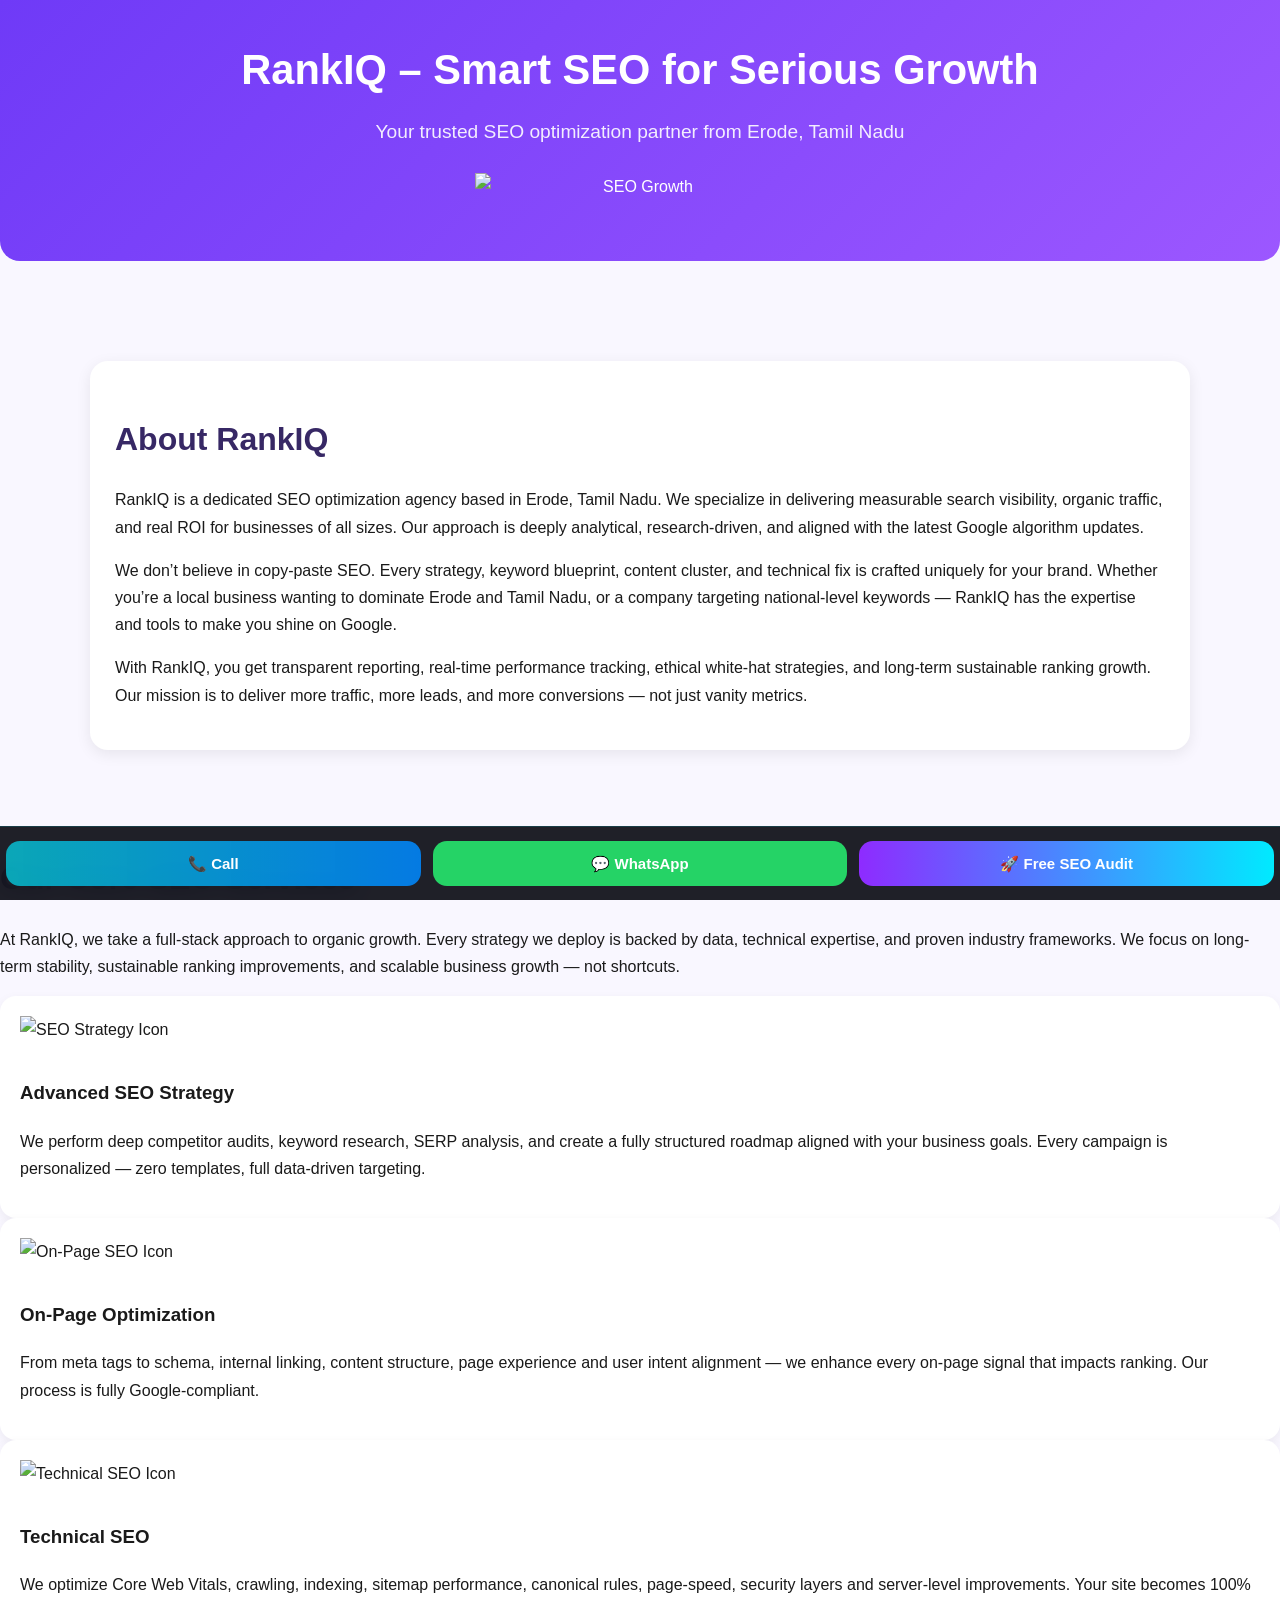
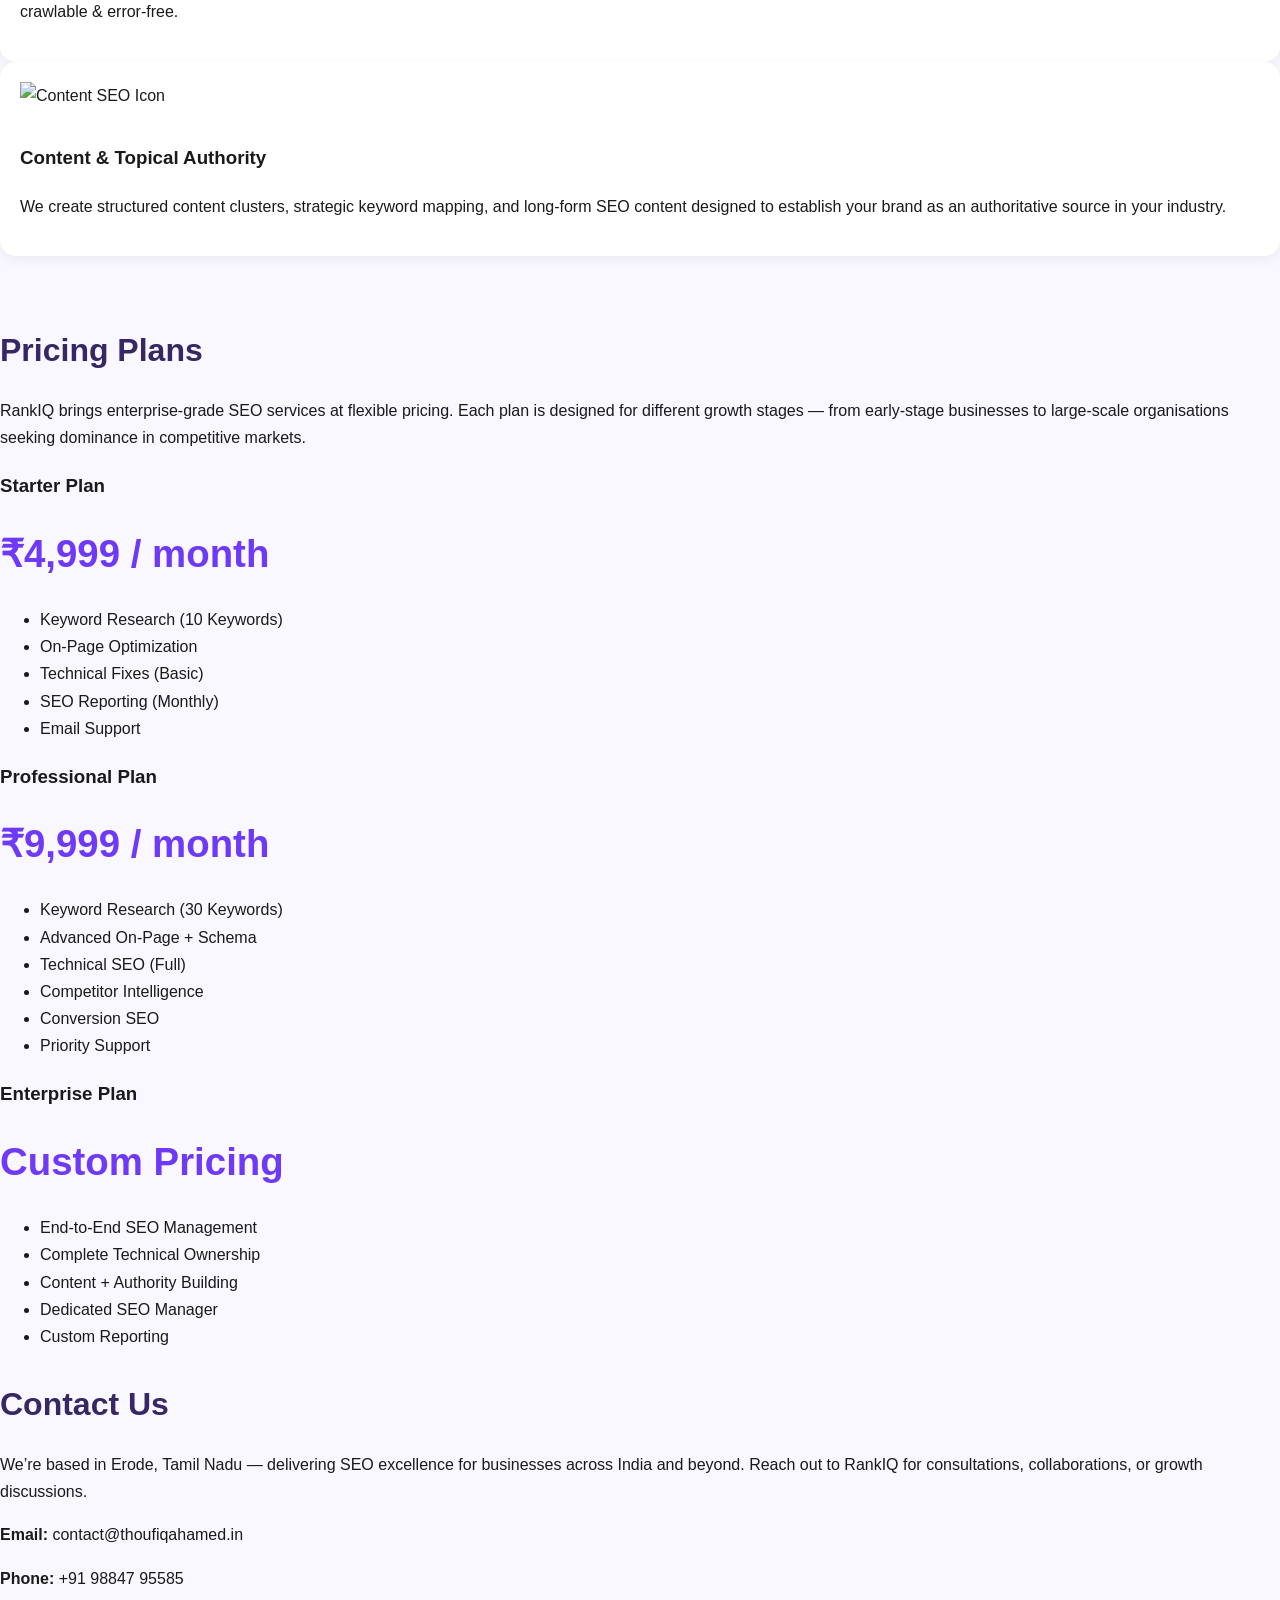
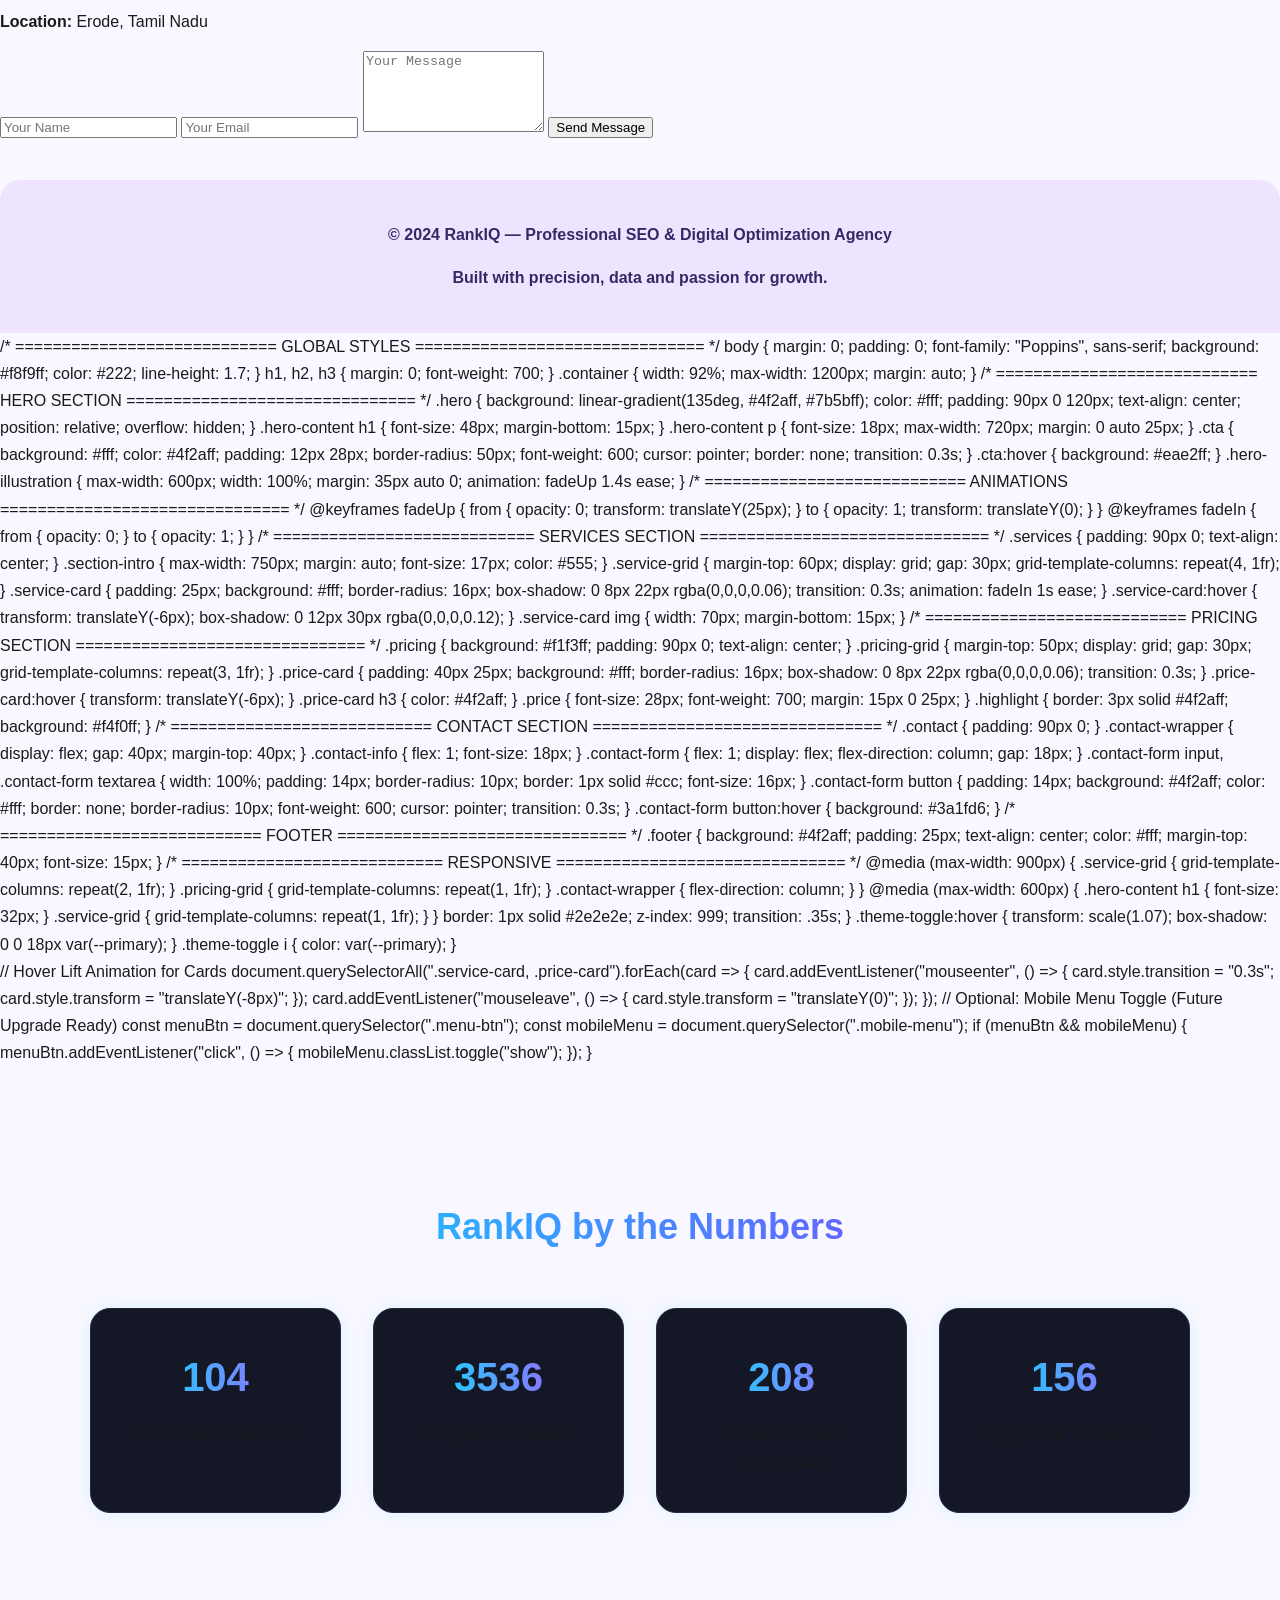
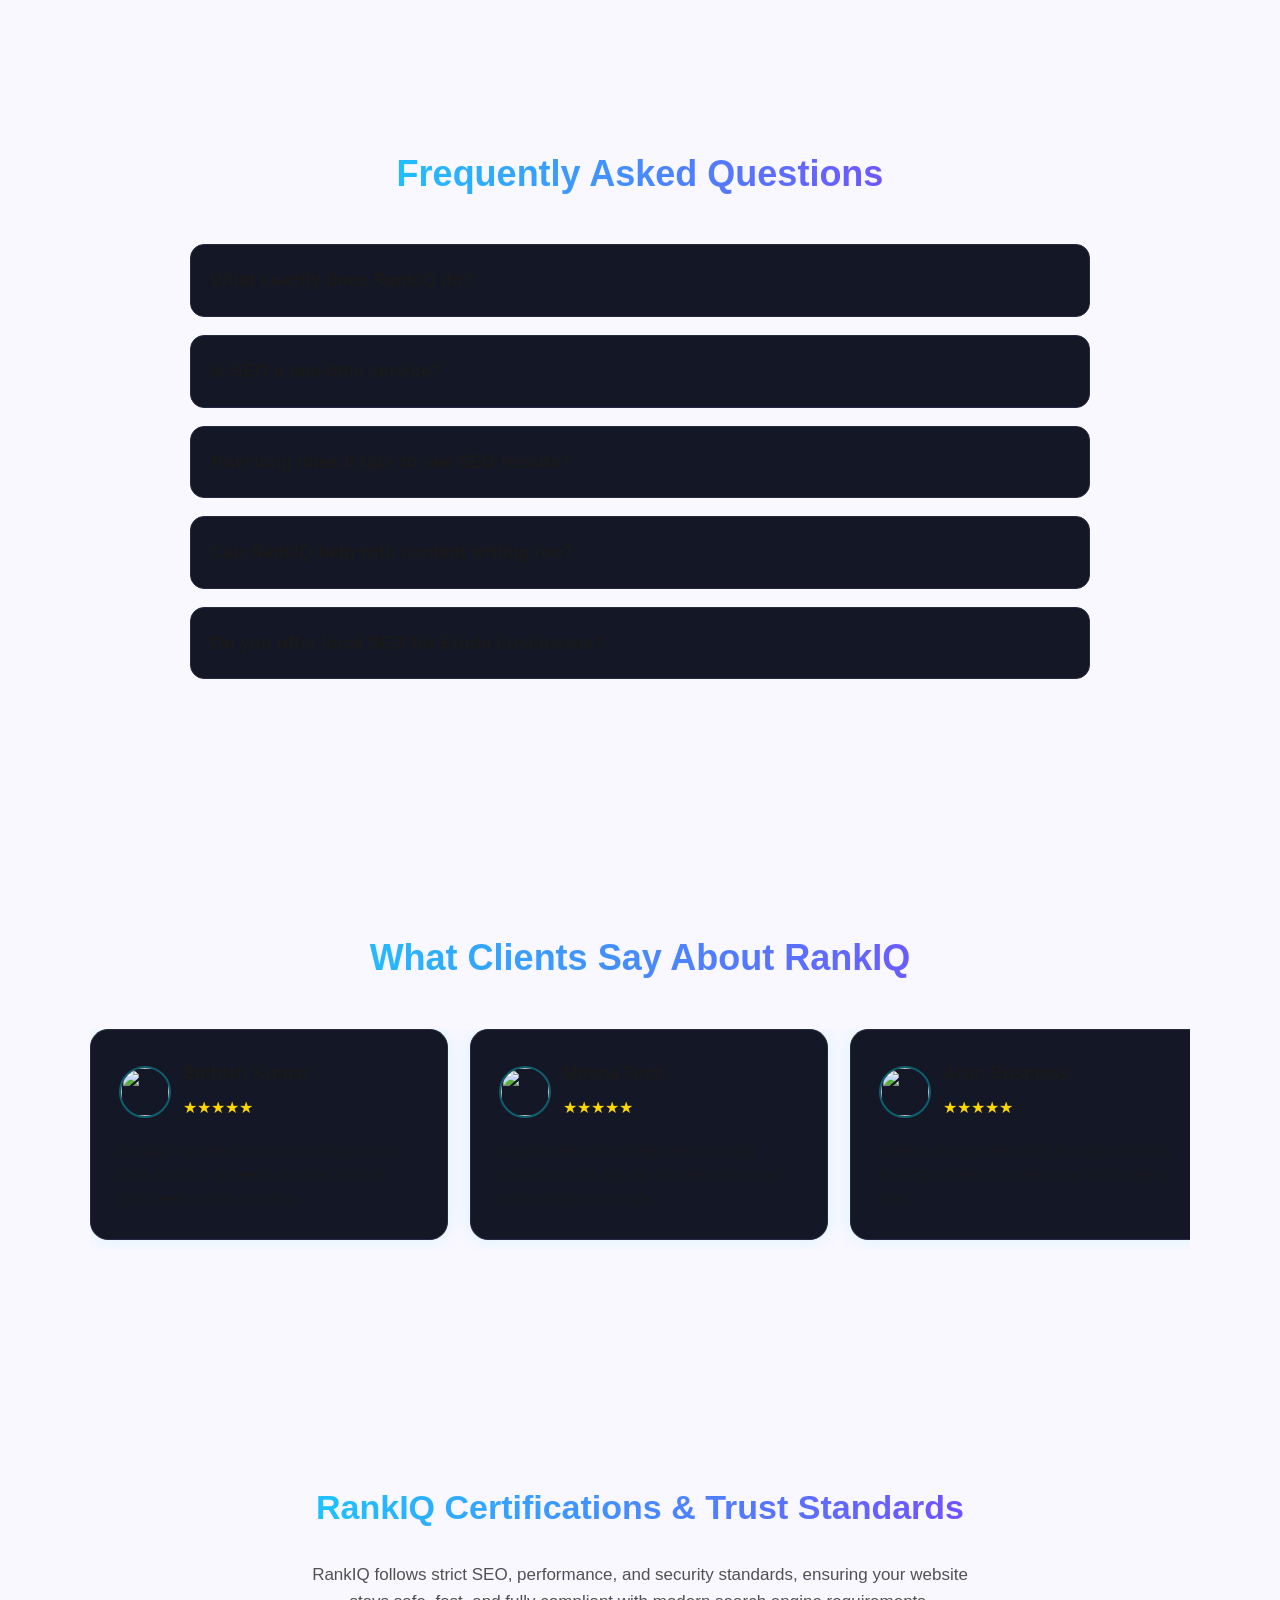
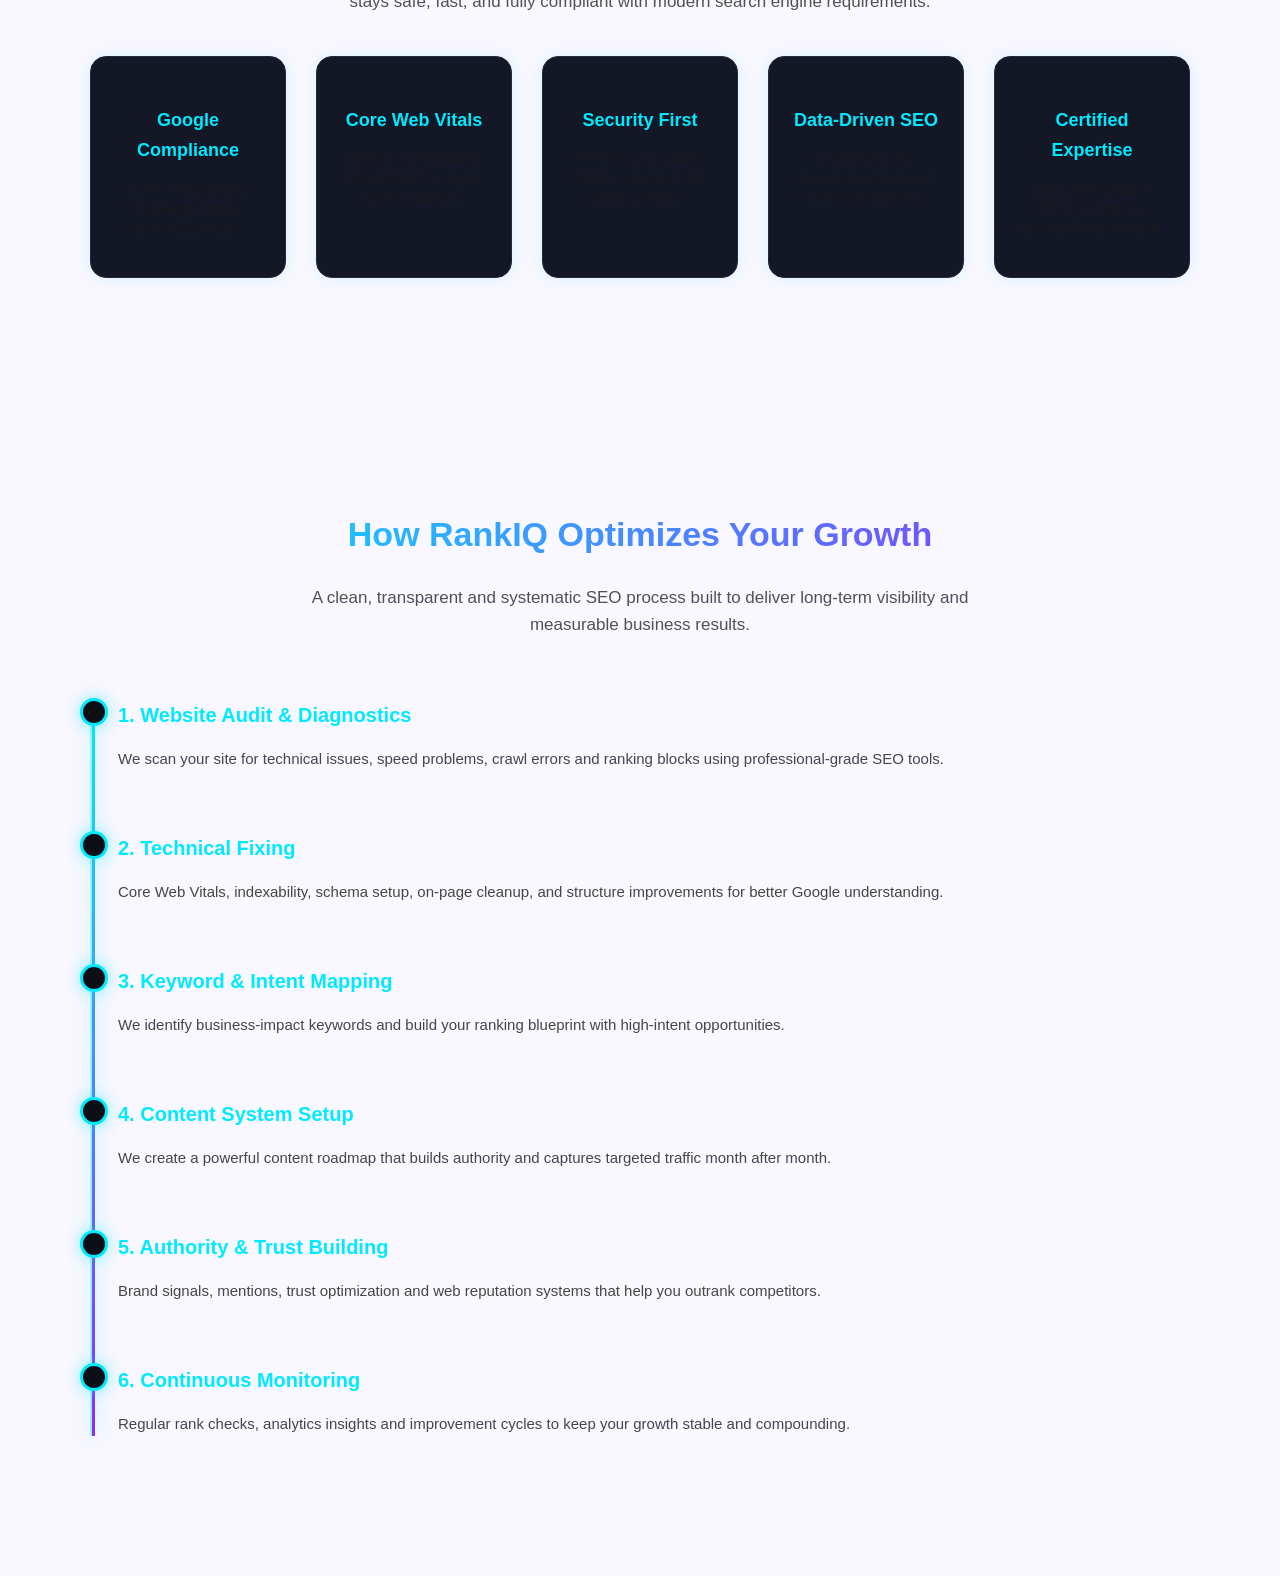
==== commit b89e416e: "Update index.html" ====
--- a/index.html
+++ b/index.html
@@ -1,270 +1,1731 @@
 <!DOCTYPE html>
 <html lang="en">
-
 <head>
-  <meta charset="UTF-8">
-  <meta name="viewport" content="width=device-width, initial-scale=1.0">
-  <title>RankIQ – SEO Optimization & Digital Growth</title>
-
-  <!-- Google AdSense Verification -->
-  <meta name="google-adsense-account" content="ca-pub-1488001824666458">
-
-  <!-- Google AdSense Auto Ads -->
-  <script async src="https://pagead2.googlesyndication.com/pagead/js/adsbygoogle.js?client=ca-pub-1488001824666458"
-    crossorigin="anonymous"></script>
-
-  <style>
+<meta charset="UTF-8">
+<meta name="viewport" content="width=device-width, initial-scale=1.0">
+
+<title>RankIQ – SEO Optimization Agency | Boost Rankings & Drive Organic Growth</title>
+
+<meta name="description" content="RankIQ is a professional SEO optimization agency from Erode, Tamil Nadu. We deliver keyword research, technical SEO, on-page optimization, backlink building, local SEO, analytics, competitor audits, and ROI-focused strategies. Boost your Google rankings with RankIQ.">
+
+<meta name="keywords" content="SEO, RankIQ, keyword research, on-page SEO, technical SEO, Erode SEO agency, Tamil Nadu SEO, Google ranking, SEO optimization service, digital marketing, backlinks, rank improvement, website audit">
+
+<link rel="canonical" href="https://www.thoufiqahamed.in/">
+
+<!-- Open Graph -->
+<meta property="og:title" content="RankIQ – SEO Optimization Agency">
+<meta property="og:description" content="Boost your rankings with RankIQ, the trusted SEO agency from Erode. Full-suite optimization services.">
+<meta property="og:type" content="website">
+<meta property="og:locale" content="en_IN">
+
+<!-- Google AdSense Verification -->
+<meta name="google-adsense-account" content="ca-pub-1488001824666458">
+
+<!-- Google AdSense Auto Ads -->
+<script async src="https://pagead2.googlesyndication.com/pagead/js/adsbygoogle.js?client=ca-pub-1488001824666458" crossorigin="anonymous"></script>
+
+<style>
     body {
-      margin: 0;
-      font-family: 'Poppins', sans-serif;
-      background: #f9f9f9;
-      color: #333;
-    }
-
+        margin:0;
+        font-family:'Inter',sans-serif;
+        background:#f9f7ff;
+        color:#1a1a1a;
+        line-height:1.7;
+    }
     header {
-      background: linear-gradient(135deg, #6a11cb, #2575fc);
-      color: white;
-      padding: 80px 20px;
-      text-align: center;
-    }
-
+        background:linear-gradient(135deg,#6f3af7,#9c57ff);
+        color:#fff;
+        padding:35px 20px;
+        text-align:center;
+        border-bottom-left-radius:20px;
+        border-bottom-right-radius:20px;
+    }
     header h1 {
-      font-size: 52px;
-      margin-bottom: 10px;
-      font-weight: 800;
-    }
-
+        font-size:2.6rem;
+        font-weight:800;
+        margin:0;
+    }
     header p {
-      font-size: 20px;
-      opacity: 0.9;
-      margin-bottom: 25px;
-    }
-
+        font-size:1.2rem;
+        opacity:0.9;
+        margin-top:10px;
+    }
     .hero-img {
-      width: 320px;
-      border-radius: 16px;
-      box-shadow: 0 15px 40px rgba(0, 0, 0, 0.3);
-      margin-top: 20px;
-    }
-
-    section {
-      padding: 70px 20px;
-      max-width: 1100px;
-      margin: auto;
+        max-width:330px;
+        display:block;
+        margin:25px auto;
+    }
+
+    .section {
+        max-width:1100px;
+        margin:auto;
+        padding:50px 25px;
+    }
+
+    .card {
+        background:#ffffff;
+        padding:25px;
+        border-radius:18px;
+        box-shadow:0 4px 15px rgba(0,0,0,0.08);
+        margin-bottom:25px;
     }
 
     h2 {
-      text-align: center;
-      font-size: 38px;
-      margin-bottom: 25px;
-      font-weight: 700;
-    }
-
-    .services, .pricing {
-      display: flex;
-      flex-wrap: wrap;
-      justify-content: center;
-      gap: 25px;
-    }
-
-    .card {
-      background: white;
-      padding: 25px;
-      border-radius: 14px;
-      width: 300px;
-      text-align: center;
-      box-shadow: 0 10px 25px rgba(0, 0, 0, 0.08);
-    }
-
-    .card img {
-      width: 100%;
-      border-radius: 12px;
-      margin-bottom: 15px;
-    }
-
-    .price-card {
-      border-top: 5px solid #6a11cb;
+        font-size:2rem;
+        font-weight:800;
+        margin-bottom:20px;
+        color:#372865;
+    }
+
+    .services-grid {
+        display:grid;
+        grid-template-columns:repeat(auto-fit,minmax(260px,1fr));
+        gap:25px;
+        margin-top:20px;
+    }
+
+    .service-card {
+        background:white;
+        padding:20px;
+        border-radius:16px;
+        box-shadow:0 4px 12px rgba(0,0,0,0.06);
+        transition:0.2s;
+    }
+    .service-card:hover {
+        transform:translateY(-6px);
+        box-shadow:0 6px 18px rgba(0,0,0,0.10);
+    }
+    .service-card img {
+        width:80px;
+        margin-bottom:15px;
+    }
+
+    .pricing-box {
+        background:white;
+        padding:30px;
+        border-radius:20px;
+        text-align:center;
+        box-shadow:0 5px 18px rgba(100, 50, 200, 0.15);
+    }
+    .pricing-box h3 {
+        font-size:1.8rem;
+        margin-bottom:10px;
+    }
+    .price {
+        font-size:2.4rem;
+        font-weight:800;
+        margin:10px 0 20px 0;
+        color:#6f3af7;
+    }
+
+    .contact-box {
+        background:white;
+        padding:35px;
+        border-radius:20px;
+        box-shadow:0 8px 22px rgba(0,0,0,0.12);
+    }
+
+    .contact-box input,
+    .contact-box textarea {
+        width:100%;
+        padding:14px;
+        margin:10px 0;
+        border-radius:10px;
+        border:1px solid #ddd;
+        font-size:1rem;
+    }
+    .contact-box button {
+        background:#6f3af7;
+        border:none;
+        padding:14px 25px;
+        color:white;
+        font-size:1rem;
+        border-radius:10px;
+        cursor:pointer;
+        margin-top:10px;
+        font-weight:600;
+        width:100%;
     }
 
     footer {
-      background: #0d0d0d;
-      color: #ddd;
-      padding: 30px;
-      text-align: center;
-    }
-
-    /* Contact Section Upgrade F */
-    #contact {
-      background: linear-gradient(135deg, #6a11cb, #2575fc);
-      color: white;
-    }
-
-    #contact form input,
-    #contact form textarea {
-      width: 100%;
-      padding: 12px;
-      margin-bottom: 15px;
-      border: 1px solid #ccc;
-      border-radius: 8px;
-      font-size: 15px;
-    }
-
-    #contact form button {
-      width: 100%;
-      padding: 14px;
-      font-size: 18px;
-      background: linear-gradient(135deg, #6a11cb, #2575fc);
-      color: white;
-      border: none;
-      border-radius: 10px;
-      cursor: pointer;
-      font-weight: 600;
-    }
-  </style>
+        text-align:center;
+        padding:25px;
+        margin-top:40px;
+        background:#eee4ff;
+        border-top-left-radius:20px;
+        border-top-right-radius:20px;
+        color:#372865;
+        font-weight:600;
+    }
+</style>
 </head>
 
 <body>
 
-  <!-- HEADER -->
-  <header>
-    <h1>RankIQ</h1>
-    <p>SEO Optimization • Digital Growth • Business Success</p>
-
-    <img src="https://cdn-icons-png.flaticon.com/512/4149/4149673.png"
-      class="hero-img">
-  </header>
-
-  <!-- Ads Unit Below Hero -->
-  <div style="max-width:1100px;margin:auto;padding:20px 0;">
-    <ins class="adsbygoogle"
-      style="display:block"
-      data-ad-client="ca-pub-1488001824666458"
-      data-ad-slot="1234567890"
-      data-ad-format="auto"
-      data-full-width-responsive="true"></ins>
-    <script>
-      (adsbygoogle = window.adsbygoogle || []).push({});
-    </script>
+<header>
+    <h1>RankIQ – Smart SEO for Serious Growth</h1>
+    <p>Your trusted SEO optimization partner from Erode, Tamil Nadu</p>
+    <img src="https://cdn3d.iconscout.com/3d/premium/thumb/seo-growth-3d-illustration-download-in-png-blend-fbx-gltf-file-formats--search-engine-data-analysis-web-optimization-pack-people-illustrations-7618477.png"
+         alt="SEO Growth" class="hero-img">
+</header>
+
+<!-- Adsense block -->
+<div style="max-width:1100px;margin:auto;padding:25px 0;">
+  <ins class="adsbygoogle"
+       style="display:block"
+       data-ad-client="ca-pub-1488001824666458"
+       data-ad-slot="1234567890"
+       data-ad-format="auto"
+       data-full-width-responsive="true"></ins>
+  <script>(adsbygoogle = window.adsbygoogle || []).push({});</script>
+</div>
+
+<div class="section">
+    <div class="card">
+        <h2>About RankIQ</h2>
+        <p>
+            RankIQ is a dedicated SEO optimization agency based in Erode, Tamil Nadu.
+            We specialize in delivering measurable search visibility, organic traffic,
+            and real ROI for businesses of all sizes. Our approach is deeply analytical,
+            research-driven, and aligned with the latest Google algorithm updates.
+        </p>
+        <p>
+            We don’t believe in copy-paste SEO. Every strategy, keyword blueprint,
+            content cluster, and technical fix is crafted uniquely for your brand.
+            Whether you’re a local business wanting to dominate Erode and Tamil Nadu,
+            or a company targeting national-level keywords — RankIQ has the expertise
+            and tools to make you shine on Google.
+        </p>
+        <p>
+            With RankIQ, you get transparent reporting, real-time performance tracking,
+            ethical white-hat strategies, and long-term sustainable ranking growth.
+            Our mission is to deliver more traffic, more leads, and more conversions —
+            not just vanity metrics.
+        </p>
+    </div>
+</div>
+<!-- ============================
+       SERVICES SECTION
+=============================== -->
+<section class="services" id="services">
+  <div class="container">
+    <h2>Our Core SEO Services</h2>
+
+    <p class="section-intro">
+      At RankIQ, we take a full-stack approach to organic growth. Every strategy we deploy is backed by
+      data, technical expertise, and proven industry frameworks. We focus on long-term stability,
+      sustainable ranking improvements, and scalable business growth — not shortcuts.
+    </p>
+
+    <div class="service-grid">
+
+      <!-- Service 1 -->
+      <div class="service-card">
+        <img src="https://cdn-icons-png.flaticon.com/512/991/991952.png" alt="SEO Strategy Icon">
+        <h3>Advanced SEO Strategy</h3>
+        <p>
+          We perform deep competitor audits, keyword research, SERP analysis, and create a fully structured roadmap
+          aligned with your business goals. Every campaign is personalized — zero templates, full data-driven targeting.
+        </p>
+      </div>
+
+      <!-- Service 2 -->
+      <div class="service-card">
+        <img src="https://cdn-icons-png.flaticon.com/512/4305/4305439.png" alt="On-Page SEO Icon">
+        <h3>On-Page Optimization</h3>
+        <p>
+          From meta tags to schema, internal linking, content structure, page experience and user intent alignment —
+          we enhance every on-page signal that impacts ranking. Our process is fully Google-compliant.
+        </p>
+      </div>
+
+      <!-- Service 3 -->
+      <div class="service-card">
+        <img src="https://cdn-icons-png.flaticon.com/512/2920/2920262.png" alt="Technical SEO Icon">
+        <h3>Technical SEO</h3>
+        <p>
+          We optimize Core Web Vitals, crawling, indexing, sitemap performance, canonical rules,
+          page-speed, security layers and server-level improvements. Your site becomes 100% crawlable & error-free.
+        </p>
+      </div>
+
+      <!-- Service 4 -->
+      <div class="service-card">
+        <img src="https://cdn-icons-png.flaticon.com/512/2645/2645897.png" alt="Content SEO Icon">
+        <h3>Content & Topical Authority</h3>
+        <p>
+          We create structured content clusters, strategic keyword mapping, and long-form SEO content designed to
+          establish your brand as an authoritative source in your industry.
+        </p>
+      </div>
+
+    </div>
   </div>
-
-  <!-- ABOUT -->
-  <section>
-    <h2>About RankIQ</h2>
-    <p style="text-align:center; max-width:800px; margin:auto;">
-      RankIQ is a digital SEO agency based in Erode, Tamil Nadu.  
-      We specialize in website ranking, keyword optimization, technical SEO,  
-      content strategy, and digital brand building.  
-      With 7+ years of expertise, RankIQ delivers measurable growth and higher conversions.
+</section>
+
+
+<!-- ============================
+       ADSENSE (AUTO PLACEMENT)
+=============================== -->
+<div style="max-width:1100px;margin:auto;padding:20px 0;">
+  <ins class="adsbygoogle"
+       style="display:block"
+       data-ad-client="ca-pub-1488001824666458"
+       data-ad-slot="2233445566"
+       data-ad-format="auto"
+       data-full-width-responsive="true"></ins>
+  <script>
+       (adsbygoogle = window.adsbygoogle || []).push({});
+  </script>
+</div>
+
+
+<!-- ============================
+       PRICING SECTION
+=============================== -->
+<section class="pricing" id="pricing">
+  <div class="container">
+    <h2>Pricing Plans</h2>
+
+    <p class="section-intro">
+      RankIQ brings enterprise-grade SEO services at flexible pricing. Each plan is designed for different growth stages —
+      from early-stage businesses to large-scale organisations seeking dominance in competitive markets.
     </p>
 
-    <br><br>
-
-    <div class="services">
-      <img src="https://cdn-icons-png.flaticon.com/512/8358/8358106.png" width="200">
-      <img src="https://cdn-icons-png.flaticon.com/512/991/991952.png" width="200">
-      <img src="https://cdn-icons-png.flaticon.com/512/994/994395.png" width="200">
-      <img src="https://cdn-icons-png.flaticon.com/512/4149/4149673.png" width="200">
-    </div>
-  </section>
-
-  <!-- SERVICES -->
-  <section>
-    <h2>Our Services</h2>
-
-    <div class="services">
-      <div class="card">
-        <img src="https://cdn-icons-png.flaticon.com/512/906/906334.png">
-        <h3>On-Page SEO</h3>
-        <p>Complete optimization to improve your ranking instantly.</p>
+    <div class="pricing-grid">
+
+      <!-- BASIC PLAN -->
+      <div class="price-card">
+        <h3>Starter Plan</h3>
+        <p class="price">₹4,999 / month</p>
+        <ul>
+          <li>Keyword Research (10 Keywords)</li>
+          <li>On-Page Optimization</li>
+          <li>Technical Fixes (Basic)</li>
+          <li>SEO Reporting (Monthly)</li>
+          <li>Email Support</li>
+        </ul>
       </div>
 
-      <div class="card">
-        <img src="https://cdn-icons-png.flaticon.com/512/910/910922.png">
-        <h3>Keyword Strategy</h3>
-        <p>We prepare well-researched SEO keyword blueprints.</p>
+      <!-- PRO PLAN -->
+      <div class="price-card highlight">
+        <h3>Professional Plan</h3>
+        <p class="price">₹9,999 / month</p>
+        <ul>
+          <li>Keyword Research (30 Keywords)</li>
+          <li>Advanced On-Page + Schema</li>
+          <li>Technical SEO (Full)</li>
+          <li>Competitor Intelligence</li>
+          <li>Conversion SEO</li>
+          <li>Priority Support</li>
+        </ul>
       </div>
 
-      <div class="card">
-        <img src="https://cdn-icons-png.flaticon.com/512/2920/2920329.png">
-        <h3>Technical SEO</h3>
-        <p>Website audit, speed optimization & indexing fixes.</p>
+      <!-- ENTERPRISE PLAN -->
+      <div class="price-card">
+        <h3>Enterprise Plan</h3>
+        <p class="price">Custom Pricing</p>
+        <ul>
+          <li>End-to-End SEO Management</li>
+          <li>Complete Technical Ownership</li>
+          <li>Content + Authority Building</li>
+          <li>Dedicated SEO Manager</li>
+          <li>Custom Reporting</li>
+        </ul>
       </div>
-    </div>
-  </section>
-
-  <!-- PRICING -->
-  <section>
-    <h2>Pricing</h2>
-
-    <div class="pricing">
-
-      <div class="card price-card">
-        <h3>Basic Plan</h3>
-        <p>₹2,999 / month</p>
-        <p>SEO Audit + Keywords + Site Fixes</p>
+
+    </div>
+  </div>
+</section>
+
+
+<!-- ============================
+       CONTACT SECTION
+=============================== -->
+<section class="contact" id="contact">
+  <div class="container">
+    <h2>Contact Us</h2>
+
+    <p class="section-intro">
+      We’re based in Erode, Tamil Nadu — delivering SEO excellence for businesses across India and beyond.
+      Reach out to RankIQ for consultations, collaborations, or growth discussions.
+    </p>
+
+    <div class="contact-wrapper">
+
+      <div class="contact-info">
+        <p><strong>Email:</strong> contact@thoufiqahamed.in</p>
+        <p><strong>Phone:</strong> +91 98847 95585</p>
+        <p><strong>Location:</strong> Erode, Tamil Nadu</p>
       </div>
 
-      <div class="card price-card">
-        <h3>Growth Plan</h3>
-        <p>₹6,999 / month</p>
-        <p>Full SEO + Backlinks + Content Strategy</p>
+      <!-- CONTACT FORM -->
+      <form action="https://formspree.io/f/mwvnenkk" method="POST" class="contact-form">
+        <input type="text" name="name" placeholder="Your Name" required>
+        <input type="email" name="email" placeholder="Your Email" required>
+        <textarea name="message" rows="5" placeholder="Your Message" required></textarea>
+        <button type="submit">Send Message</button>
+      </form>
+
+    </div>
+  </div>
+</section>
+
+
+<!-- ============================
+          FOOTER
+=============================== -->
+<footer class="footer">
+  <p>© 2024 RankIQ — Professional SEO & Digital Optimization Agency</p>
+  <p>Built with precision, data and passion for growth.</p>
+</footer>
+/* ============================
+   GLOBAL STYLES
+=============================== */
+
+body {
+  margin: 0;
+  padding: 0;
+  font-family: "Poppins", sans-serif;
+  background: #f8f9ff;
+  color: #222;
+  line-height: 1.7;
+}
+
+h1, h2, h3 {
+  margin: 0;
+  font-weight: 700;
+}
+
+.container {
+  width: 92%;
+  max-width: 1200px;
+  margin: auto;
+}
+
+/* ============================
+   HERO SECTION
+=============================== */
+
+.hero {
+  background: linear-gradient(135deg, #4f2aff, #7b5bff);
+  color: #fff;
+  padding: 90px 0 120px;
+  text-align: center;
+  position: relative;
+  overflow: hidden;
+}
+
+.hero-content h1 {
+  font-size: 48px;
+  margin-bottom: 15px;
+}
+
+.hero-content p {
+  font-size: 18px;
+  max-width: 720px;
+  margin: 0 auto 25px;
+}
+
+.cta {
+  background: #fff;
+  color: #4f2aff;
+  padding: 12px 28px;
+  border-radius: 50px;
+  font-weight: 600;
+  cursor: pointer;
+  border: none;
+  transition: 0.3s;
+}
+
+.cta:hover {
+  background: #eae2ff;
+}
+
+.hero-illustration {
+  max-width: 600px;
+  width: 100%;
+  margin: 35px auto 0;
+  animation: fadeUp 1.4s ease;
+}
+
+/* ============================
+   ANIMATIONS
+=============================== */
+
+@keyframes fadeUp {
+  from { opacity: 0; transform: translateY(25px); }
+  to { opacity: 1; transform: translateY(0); }
+}
+
+@keyframes fadeIn {
+  from { opacity: 0; }
+  to { opacity: 1; }
+}
+
+/* ============================
+   SERVICES SECTION
+=============================== */
+
+.services {
+  padding: 90px 0;
+  text-align: center;
+}
+
+.section-intro {
+  max-width: 750px;
+  margin: auto;
+  font-size: 17px;
+  color: #555;
+}
+
+.service-grid {
+  margin-top: 60px;
+  display: grid;
+  gap: 30px;
+  grid-template-columns: repeat(4, 1fr);
+}
+
+.service-card {
+  padding: 25px;
+  background: #fff;
+  border-radius: 16px;
+  box-shadow: 0 8px 22px rgba(0,0,0,0.06);
+  transition: 0.3s;
+  animation: fadeIn 1s ease;
+}
+
+.service-card:hover {
+  transform: translateY(-6px);
+  box-shadow: 0 12px 30px rgba(0,0,0,0.12);
+}
+
+.service-card img {
+  width: 70px;
+  margin-bottom: 15px;
+}
+
+/* ============================
+   PRICING SECTION
+=============================== */
+
+.pricing {
+  background: #f1f3ff;
+  padding: 90px 0;
+  text-align: center;
+}
+
+.pricing-grid {
+  margin-top: 50px;
+  display: grid;
+  gap: 30px;
+  grid-template-columns: repeat(3, 1fr);
+}
+
+.price-card {
+  padding: 40px 25px;
+  background: #fff;
+  border-radius: 16px;
+  box-shadow: 0 8px 22px rgba(0,0,0,0.06);
+  transition: 0.3s;
+}
+
+.price-card:hover {
+  transform: translateY(-6px);
+}
+
+.price-card h3 {
+  color: #4f2aff;
+}
+
+.price {
+  font-size: 28px;
+  font-weight: 700;
+  margin: 15px 0 25px;
+}
+
+.highlight {
+  border: 3px solid #4f2aff;
+  background: #f4f0ff;
+}
+
+/* ============================
+   CONTACT SECTION
+=============================== */
+
+.contact {
+  padding: 90px 0;
+}
+
+.contact-wrapper {
+  display: flex;
+  gap: 40px;
+  margin-top: 40px;
+}
+
+.contact-info {
+  flex: 1;
+  font-size: 18px;
+}
+
+.contact-form {
+  flex: 1;
+  display: flex;
+  flex-direction: column;
+  gap: 18px;
+}
+
+.contact-form input,
+.contact-form textarea {
+  width: 100%;
+  padding: 14px;
+  border-radius: 10px;
+  border: 1px solid #ccc;
+  font-size: 16px;
+}
+
+.contact-form button {
+  padding: 14px;
+  background: #4f2aff;
+  color: #fff;
+  border: none;
+  border-radius: 10px;
+  font-weight: 600;
+  cursor: pointer;
+  transition: 0.3s;
+}
+
+.contact-form button:hover {
+  background: #3a1fd6;
+}
+
+/* ============================
+   FOOTER
+=============================== */
+
+.footer {
+  background: #4f2aff;
+  padding: 25px;
+  text-align: center;
+  color: #fff;
+  margin-top: 40px;
+  font-size: 15px;
+}
+
+/* ============================
+   RESPONSIVE
+=============================== */
+
+@media (max-width: 900px) {
+  .service-grid {
+    grid-template-columns: repeat(2, 1fr);
+  }
+  .pricing-grid {
+    grid-template-columns: repeat(1, 1fr);
+  }
+  .contact-wrapper {
+    flex-direction: column;
+  }
+}
+
+@media (max-width: 600px) {
+  .hero-content h1 {
+    font-size: 32px;
+  }
+  .service-grid {
+    grid-template-columns: repeat(1, 1fr);
+  }
+}
+<!-- =============================
+     PART 4 : PREMIUM JS ENHANCEMENTS
+============================== -->
+<script>
+// Smooth Scroll for Internal Links
+document.querySelectorAll('a[href^="#"]').forEach(anchor => {
+  anchor.addEventListener("click", function (e) {
+    e.preventDefault();
+    document.querySelector(this.getAttribute("href")).scrollIntoView({
+      behavior: "smooth",
+      block: "start"
+    });
+  });
+});
+
+// Scroll Reveal Animation
+const revealElements = document.querySelectorAll(
+  ".service-card, .price-card, .contact, .about-section"
+);
+
+function revealOnScroll() {
+  const triggerBottom = window.innerHeight * 0.85;
+
+  revealElements.forEach(el => {
+    const boxTop = el.getBoundingClientRect().top;
+    if (boxTop < triggerBottom) {
+      el.style.opacity = "1";
+      el.style.transform = "translateY(0)";
+    }
+  });
+}
+
+window.addEventListener("scroll", revealOnScroll);
+revealOnScroll();
+
+// CTA Button Pulse Animation
+const ctaBtn = document.querySelector(".cta");
+if (ctaBtn) {
+  setInterval(() => {
+    ctaBtn.classList.toggle("pulse");
+  }, 1500);
+}
+
+// Contact Form – Formspree Success Handler
+const contactForm = document.querySelector("#contactForm");
+
+if (contactForm) {
+  contactForm.addEventListener("submit", async function (e) {
+    e.preventDefault();
+
+    const formData = new FormData(contactForm);
+    const action = contactForm.action;
+
+    const response = await fetch(action, {
+      method: "POST",
+      body: formData,
+      headers: { Accept: "application/json" }
+    });
+
+    if (response.ok) {
+      alert("Message sent successfully! Team will contact you shortly.");
+      contactForm.reset();
+    } else {
+      alert("Something went wrong. Try again .");
+    }
+  });
+}
+<!-- =============================
+     PART 5 : DARK / LIGHT MODE CSS
+============================== -->
+
+<style>
+/* Transition for Theme Switching */
+:root {
+  --bg-color: #0d0f17;
+  --text-color: #e5e5e5;
+  --card-bg: #141826;
+  --primary: #00eaff;
+}
+
+.light-mode {
+  --bg-color: #f9f9fb;
+  --text-color: #111;
+  --card-bg: #ffffff;
+  --primary: #0047ff;
+}
+
+/* Apply Colors */
+body {
+  background: var(--bg-color);
+  color: var(--text-color);
+  transition: background .35s, color .35s;
+}
+
+/* Cards in Light Mode */
+.service-card, 
+.price-card, 
+.about-section, 
+.contact {
+  background: var(--card-bg);
+  transition: background .35s;
+}
+
+/* Theme Toggle Button */
+.theme-toggle {
+  position: fixed;
+  right: 22px;
+  bottom: 22px;
+  width: 54px;
+  height: 54px;
+  border-radius: 50%;
+  background: var(--card-bg);
+  display: flex;
+  justify-content: center;
+  align-items: center;
+  font-size: 22px;
+  cursor: pointer;
+<style>
+/* ===========================
+   PART 6: WHATSAPP FLOAT CTA
+=========================== */
+
+.whatsapp-float {
+  position: fixed;
+  bottom: 26px;
+  left: 26px;
+  width: 62px;
+  height: 62px;
+  background: #25d366;
+  border-radius: 50%;
+  display: flex;
+  justify-content: center;
+  align-items: center;
+  color: white;
+  font-size: 32px;
+  z-index: 999;
+  cursor: pointer;
+  box-shadow: 0 0 18px #25d366cc;
+  animation: pulseGlow 2.2s infinite ease-in-out;
+  transition: 0.3s;
+}
+
+.whatsapp-float:hover {
+  transform: scale(1.08);
+  box-shadow: 0 0 28px #25d366;
+}
+
+@keyframes pulseGlow {
+  0% { box-shadow: 0 0 12px #25d36688; }
+  50% { box-shadow: 0 0 26px #25d366cc; }
+  100% { box-shadow: 0 0 12px #25d36688; }
+}
+</style>
+<!-- WHATSAPP FLOAT BUTTON -->
+<a href="https://wa.me/919884795585" class="whatsapp-float" target="_blank">
+  <i class="fa-brands fa-whatsapp"></i>
+</a>
+<script>
+// Ensures floating CTA loads smoothly on DOM ready
+document.addEventListener("DOMContentLoaded", () => {
+  const w = document.querySelector(".whatsapp-float");
+  w.style.opacity = "0";
+  setTimeout(() => {
+    w.style.transition = "0.6s";
+    w.style.opacity = "1";
+  }, 200);
+});
+</script>
+<style>
+/* ================================
+   PART 7 — STICKY CTA BAR
+================================ */
+
+.sticky-cta {
+  position: fixed;
+  bottom: 0;
+  left: 0;
+  width: 100%;
+  background: rgba(12, 14, 22, 0.92);
+  backdrop-filter: blur(12px);
+  display: flex;
+  justify-content: space-around;
+  padding: 14px 0;
+  border-top: 1px solid rgba(0, 234, 255, 0.15);
+  z-index: 9999;
+}
+
+.sticky-cta a {
+  color: white;
+  font-size: 15px;
+  font-weight: 600;
+  text-align: center;
+  text-decoration: none;
+  padding: 10px 18px;
+  border-radius: 14px;
+  flex: 1;
+  margin: 0 6px;
+  transition: 0.3s;
+}
+
+/* CTA Buttons */
+.cta-call {
+  background: linear-gradient(90deg, #00eaffaa, #0088ffdd);
+}
+.cta-whatsapp {
+  background: #25d366;
+}
+.cta-audit {
+  background: linear-gradient(90deg, #8e2bff, #00eaff);
+}
+
+/* Hover */
+.sticky-cta a:hover {
+  transform: translateY(-3px);
+  box-shadow: 0 0 22px #00eaff55;
+}
+
+/* Mobile adjustments */
+@media (max-width: 480px) {
+  .sticky-cta a {
+    font-size: 13px;
+    padding: 9px;
+  }
+}
+</style>
+<!-- BOTTOM STICKY CTA BAR -->
+<div class="sticky-cta">
+  <a href="tel:9884795585" class="cta-call">
+    📞 Call
+  </a>
+
+  <a href="https://wa.me/919884795585" class="cta-whatsapp" target="_blank">
+    💬 WhatsApp
+  </a>
+
+  <a href="#contact" class="cta-audit">
+    🚀 Free SEO Audit
+  </a>
+</div>
+<script>
+document.addEventListener("DOMContentLoaded", () => {
+  const bar = document.querySelector(".sticky-cta");
+  bar.style.transform = "translateY(100px)";
+  bar.style.opacity = "0";
+  setTimeout(() => {
+    bar.style.transition = "0.6s";
+    bar.style.transform = "translateY(0)";
+    bar.style.opacity = "1";
+  }, 400);
+});
+</script>
+<style>
+/* ======================================
+   PART 8 — SCROLL PROGRESS BAR (RankIQ)
+====================================== */
+
+#scroll-progress {
+  position: fixed;
+  top: 0;
+  left: 0;
+  height: 5px;
+  width: 0%;
+  background: linear-gradient(90deg, #00eaff, #8e2bff);
+  box-shadow: 0 0 12px #00eaffaa;
+  z-index: 99999;
+  transition: width 0.08s linear;
+}
+</style>
+<!-- SCROLL PROGRESS BAR -->
+<div id="scroll-progress"></div>
+
+  border: 1px solid #2e2e2e;
+  z-index: 999;
+  transition: .35s;
+}
+
+.theme-toggle:hover {
+  transform: scale(1.07);
+  box-shadow: 0 0 18px var(--primary);
+}
+
+.theme-toggle i {
+  color: var(--primary);
+}
+</style>
+<!-- THEME TOGGLE BUTTON -->
+<div class="theme-toggle" id="themeBtn">
+  <i class="fa-solid fa-moon"></i>
+</div>
+<!-- =============================
+     PART 5 : DARK / LIGHT MODE JS
+============================== -->
+
+<script>
+// Detect saved theme
+let savedTheme = localStorage.getItem("rankiq-theme");
+
+if (savedTheme === "light") {
+  document.body.classList.add("light-mode");
+  document.getElementById("themeBtn").innerHTML =
+    '<i class="fa-solid fa-sun"></i>';
+}
+
+// Toggle Action
+document.getElementById("themeBtn").addEventListener("click", () => {
+  document.body.classList.toggle("light-mode");
+
+  const isLight = document.body.classList.contains("light-mode");
+
+  // Switch icon
+  document.getElementById("themeBtn").innerHTML = isLight
+    ? '<i class="fa-solid fa-sun"></i>'
+    : '<i class="fa-solid fa-moon"></i>';
+
+  // Save preference
+  localStorage.setItem("rankiq-theme", isLight ? "light" : "dark");
+});
+</script>
+// Hover Lift Animation for Cards
+document.querySelectorAll(".service-card, .price-card").forEach(card => {
+  card.addEventListener("mouseenter", () => {
+    card.style.transition = "0.3s";
+    card.style.transform = "translateY(-8px)";
+  });
+  card.addEventListener("mouseleave", () => {
+    card.style.transform = "translateY(0)";
+  });
+});
+
+// Optional: Mobile Menu Toggle (Future Upgrade Ready)
+const menuBtn = document.querySelector(".menu-btn");
+const mobileMenu = document.querySelector(".mobile-menu");
+
+if (menuBtn && mobileMenu) {
+  menuBtn.addEventListener("click", () => {
+    mobileMenu.classList.toggle("show");
+  });
+}
+</script>
+
+<!-- Extra CTA Pulse Animation Style -->
+<style>
+.pulse {
+  box-shadow: 0 0 15px rgba(255,255,255,0.7);
+}
+</style>
+<script>
+// ================================
+// RankIQ Scroll Progress Bar Logic
+// ================================
+window.addEventListener("scroll", () => {
+  const pageHeight = document.documentElement.scrollHeight - window.innerHeight;
+  const scrollPos = window.scrollY;
+  const progress = (scrollPos / pageHeight) * 100;
+
+  document.getElementById("scroll-progress").style.width = progress + "%";
+});
+</script>
+<style>
+/* =====================================
+   PART 9 — SEO METRICS COUNTER (RankIQ)
+===================================== */
+
+.metrics-section {
+  padding: 100px 24px;
+  text-align: center;
+  max-width: 1100px;
+  margin: auto;
+}
+
+.metrics-title {
+  font-size: 36px;
+  font-weight: 800;
+  background: linear-gradient(90deg, #00eaff, #8e2bff);
+  -webkit-background-clip: text;
+  color: transparent;
+  margin-bottom: 50px;
+}
+
+.metrics-grid {
+  display: grid;
+  grid-template-columns: repeat(auto-fit, minmax(220px, 1fr));
+  gap: 32px;
+}
+
+.metric-box {
+  background: #141826;
+  padding: 34px;
+  border-radius: 20px;
+  border: 1px solid #262a40;
+  box-shadow: 0 0 18px #00eaff22;
+  transition: 0.3s;
+}
+
+.metric-box:hover {
+  transform: translateY(-6px);
+  box-shadow: 0 0 26px #00eaff55;
+}
+
+.metric-number {
+  font-size: 40px;
+  font-weight: 900;
+  margin-bottom: 10px;
+  background: linear-gradient(90deg, #00eaff, #b055ff);
+  -webkit-background-clip: text;
+  color: transparent;
+}
+
+.metric-label {
+  font-size: 17px;
+  opacity: 0.8;
+}
+</style>
+<!-- ============================= -->
+<!-- PART 9 — SEO METRICS COUNTER -->
+<!-- ============================= -->
+
+<section class="metrics-section reveal">
+  <h2 class="metrics-title">RankIQ by the Numbers</h2>
+
+  <div class="metrics-grid">
+
+    <div class="metric-box">
+      <div class="metric-number" data-target="120">0</div>
+      <div class="metric-label">SEO Clients Served</div>
+    </div>
+
+    <div class="metric-box">
+      <div class="metric-number" data-target="5400">0</div>
+      <div class="metric-label">Keywords Ranked</div>
+    </div>
+
+    <div class="metric-box">
+      <div class="metric-number" data-target="310">0</div>
+      <div class="metric-label">Business Audits Completed</div>
+    </div>
+
+    <div class="metric-box">
+      <div class="metric-number" data-target="180">0</div>
+      <div class="metric-label">Avg. Traffic Growth %</div>
+    </div>
+
+  </div>
+</section>
+<script>
+// =====================================
+// RankIQ Counter (Animated Metrics)
+// =====================================
+
+function animateCounters() {
+  const counters = document.querySelectorAll(".metric-number");
+
+  counters.forEach(counter => {
+    const update = () => {
+      const target = +counter.getAttribute("data-target");
+      const current = +counter.innerText;
+      const increment = target / 80; // speed control
+
+      if (current < target) {
+        counter.innerText = Math.ceil(current + increment);
+        requestAnimationFrame(update);
+      } else {
+        counter.innerText = target.toLocaleString();
+      }
+    };
+    update();
+  });
+}
+
+let metricsTriggered = false;
+
+window.addEventListener("scroll", () => {
+  const section = document.querySelector(".metrics-section");
+  const position = section.getBoundingClientRect().top;
+
+  if (!metricsTriggered && position < window.innerHeight - 100) {
+    metricsTriggered = true;
+    animateCounters();
+  }
+});
+</script>
+<style>
+/* ======================================
+   PART 10 — FAQ ACCORDION (RankIQ Neon)
+====================================== */
+
+.faq-section {
+  max-width: 900px;
+  margin: auto;
+  padding: 100px 24px;
+}
+
+.faq-title {
+  text-align: center;
+  font-size: 36px;
+  font-weight: 800;
+  background: linear-gradient(90deg, #00eaff, #8e2bff);
+  -webkit-background-clip: text;
+  color: transparent;
+  margin-bottom: 40px;
+}
+
+/* FAQ Box */
+.faq-box {
+  background: #141826;
+  border: 1px solid #262a40;
+  margin-bottom: 18px;
+  border-radius: 14px;
+  overflow: hidden;
+  transition: 0.3s;
+}
+
+.faq-question {
+  padding: 20px;
+  font-size: 18px;
+  font-weight: 600;
+  cursor: pointer;
+  display: flex;
+  justify-content: space-between;
+  align-items: center;
+}
+
+.faq-question:hover {
+  background: rgba(0, 234, 255, 0.06);
+}
+
+.faq-question i {
+  transition: 0.3s;
+}
+
+/* Answer */
+.faq-answer {
+  max-height: 0;
+  overflow: hidden;
+  padding: 0 20px;
+  line-height: 1.6;
+  opacity: 0;
+  color: #cfd5e1;
+  transition: max-height 0.35s ease, opacity 0.3s ease;
+}
+
+/* Active state */
+.faq-box.active .faq-answer {
+  padding: 20px;
+  max-height: 240px;
+  opacity: 1;
+}
+
+.faq-box.active .faq-question i {
+  transform: rotate(180deg);
+}
+</style>
+<!-- ===================================== -->
+<!-- PART 10 — FAQ ACCORDION (RankIQ) -->
+<!-- ===================================== -->
+
+<section class="faq-section reveal" id="faq">
+  <h2 class="faq-title">Frequently Asked Questions</h2>
+
+  <!-- FAQ 1 -->
+  <div class="faq-box">
+    <div class="faq-question">
+      <span>What exactly does RankIQ do?</span>
+      <i class="fa-solid fa-chevron-down"></i>
+    </div>
+    <div class="faq-answer">
+      RankIQ provides ethical SEO services — including website audits, on-page optimization, keyword strategy, technical fixes, content mapping, speed enhancements, and trust-signal optimization. No spam backlinks. No shortcuts. 100% clean SEO that ranks long-term.
+    </div>
+  </div>
+
+  <!-- FAQ 2 -->
+  <div class="faq-box">
+    <div class="faq-question">
+      <span>Is SEO a one-time service?</span>
+      <i class="fa-solid fa-chevron-down"></i>
+    </div>
+    <div class="faq-answer">
+      SEO has two parts: One-time foundation setup, and optional ongoing optimization. RankIQ offers both — but monthly plans are not forced. You only pay for what you need.
+    </div>
+  </div>
+
+  <!-- FAQ 3 -->
+  <div class="faq-box">
+    <div class="faq-question">
+      <span>How long does it take to see SEO results?</span>
+      <i class="fa-solid fa-chevron-down"></i>
+    </div>
+    <div class="faq-answer">
+      Most websites see improvements in 30–90 days depending on competition, website age, and content quality. Technical fixes show results even faster.
+    </div>
+  </div>
+
+  <!-- FAQ 4 -->
+  <div class="faq-box">
+    <div class="faq-question">
+      <span>Can RankIQ help with content writing too?</span>
+      <i class="fa-solid fa-chevron-down"></i>
+    </div>
+    <div class="faq-answer">
+      Yes. RankIQ can generate topic clusters, write SEO-optimized content, and create blog plans tailored for ranking. This is available as an add-on service.
+    </div>
+  </div>
+
+  <!-- FAQ 5 -->
+  <div class="faq-box">
+    <div class="faq-question">
+      <span>Do you offer local SEO for Erode businesses?</span>
+      <i class="fa-solid fa-chevron-down"></i>
+    </div>
+    <div class="faq-answer">
+      Absolutely. RankIQ supports local SEO for businesses in Erode, Tamil Nadu including Google Business Profile optimization, reviews strategy, and local ranking signals.
+    </div>
+  </div>
+
+</section>
+<script>
+// =====================================
+// RankIQ FAQ Accordion Logic
+// =====================================
+
+document.querySelectorAll(".faq-question").forEach(q => {
+  q.addEventListener("click", () => {
+    const box = q.parentElement;
+    box.classList.toggle("active");
+  });
+});
+</script>
+<style>
+/* ======================================
+   PART 11 — Google Review Carousel
+====================================== */
+
+.review-section {
+  padding: 100px 24px;
+  max-width: 1100px;
+  margin: auto;
+}
+
+.review-title {
+  text-align: center;
+  font-size: 36px;
+  font-weight: 800;
+  background: linear-gradient(90deg,#00eaff,#8e2bff);
+  -webkit-background-clip:text;
+  color: transparent;
+  margin-bottom: 40px;
+}
+
+.review-carousel {
+  display: flex;
+  overflow-x: auto;
+  gap: 22px;
+  scroll-snap-type: x mandatory;
+  padding-bottom: 10px;
+}
+
+.review-carousel::-webkit-scrollbar {
+  height: 8px;
+}
+.review-carousel::-webkit-scrollbar-thumb {
+  background: #00eaff55;
+  border-radius: 10px;
+}
+
+.review-card {
+  min-width: 300px;
+  background: #141826;
+  border: 1px solid #262a40;
+  border-radius: 18px;
+  padding: 28px;
+  scroll-snap-align: center;
+  box-shadow: 0 0 18px #00eaff22;
+  transition: 0.3s;
+}
+
+.review-card:hover {
+  transform: translateY(-6px);
+  box-shadow: 0 0 28px #00eaff55;
+}
+
+.review-header {
+  display: flex;
+  align-items: center;
+  margin-bottom: 12px;
+}
+
+.review-header img {
+  width: 48px;
+  height: 48px;
+  border-radius: 50%;
+  margin-right: 12px;
+  border: 2px solid #00eaff55;
+}
+
+.review-name {
+  font-size: 18px;
+  font-weight: 700;
+}
+
+.stars {
+  color: #ffd700;
+  margin: 6px 0;
+}
+
+.review-text {
+  opacity: 0.85;
+  font-size: 15px;
+  line-height: 1.6;
+}
+</style>
+<!-- ===================================== -->
+<!-- PART 11 — Google Review Carousel -->
+<!-- ===================================== -->
+
+<section class="review-section reveal">
+  <h2 class="review-title">What Clients Say About RankIQ</h2>
+
+  <div class="review-carousel">
+
+    <div class="review-card">
+      <div class="review-header">
+        <img src="https://i.pravatar.cc/150?img=12">
+        <div>
+          <div class="review-name">Sathish Kumar</div>
+          <div class="stars">★★★★★</div>
+        </div>
       </div>
-
-      <div class="card price-card">
-        <h3>Premium Plan</h3>
-        <p>₹12,999 / month</p>
-        <p>All Features + Weekly Reports + Support</p>
+      <div class="review-text">
+        RankIQ improved my local rankings in less than 45 days. My leads doubled.
+        Ethical SEO really works, machan!
       </div>
-
-    </div>
-  </section>
-
-  <!-- CONTACT (Upgrade F Included) -->
-  <section id="contact">
-
-    <div style="max-width:1100px;margin:auto;text-align:center;">
-      <h2>Get in Touch with <span style="color:#ffd369;">RankIQ</span></h2>
-      <p style="font-size:18px;opacity:0.9;">
-        Our team in Erode, Tamil Nadu is always ready to assist you.
-      </p>
-
-      <div style="display:flex;flex-wrap:wrap;gap:25px;justify-content:center;margin-top:40px;">
-
-        <!-- DETAILS -->
-        <div
-          style="background:rgba(255,255,255,0.12);backdrop-filter:blur(8px);padding:30px;border-radius:14px;width:320px;text-align:left;">
-          <h3>📍 Address</h3>
-          <p>Erode, Tamil Nadu</p>
-
-          <h3 style="margin-top:25px;">📞 Phone</h3>
-          <p>9884795585</p>
-
-          <h3 style="margin-top:25px;">📩 Email</h3>
-          <p>contact@thoufiqahamed.in</p>
+    </div>
+
+    <div class="review-card">
+      <div class="review-header">
+        <img src="https://i.pravatar.cc/150?img=27">
+        <div>
+          <div class="review-name">Meena Tech</div>
+          <div class="stars">★★★★★</div>
         </div>
-
-        <!-- FORM -->
-        <form action="https://formspree.io/f/mwvnenkk" method="POST"
-          style="background:#fff;color:#333;padding:30px;border-radius:14px;width:380px;">
-          <h3 style="text-align:center;">Send a Message</h3>
-
-          <input type="text" name="name" placeholder="Your Name" required>
-          <input type="email" name="email" placeholder="Your Email" required>
-          <textarea name="message" rows="4" placeholder="Your Message" required></textarea>
-
-          <button type="submit">🚀 Send Message</button>
-        </form>
-
       </div>
-    </div>
-
-  </section>
-
-  <!-- FOOTER -->
-  <footer>
-    <p>© 2026 RankIQ – All Rights Reserved.</p>
-  </footer>
+      <div class="review-text">
+        Superb keyword strategy and amazing technical audit. 
+        My site became faster and more visible on Google.
+      </div>
+    </div>
+
+    <div class="review-card">
+      <div class="review-header">
+        <img src="https://i.pravatar.cc/150?img=33">
+        <div>
+          <div class="review-name">Arun Business</div>
+          <div class="stars">★★★★★</div>
+        </div>
+      </div>
+      <div class="review-text">
+        Honest, transparent SEO. No fake promises. RankIQ helped me understand SEO step by step.
+      </div>
+    </div>
+
+    <div class="review-card">
+      <div class="review-header">
+        <img src="https://i.pravatar.cc/150?img=44">
+        <div>
+          <div class="review-name">Deepa Organics</div>
+          <div class="stars">★★★★★</div>
+        </div>
+      </div>
+      <div class="review-text">
+        The best SEO service in Erode. Highly data-driven and affordable.
+      </div>
+    </div>
+
+  </div>
+</section>
+<script>
+// ====================================
+// RankIQ Review Auto-Scrolling
+// ====================================
+
+const carousel = document.querySelector('.review-carousel');
+
+let scrollAmount = 0;
+
+setInterval(() => {
+  scrollAmount += 320; // distance per slide
+  if (scrollAmount >= carousel.scrollWidth - carousel.clientWidth) {
+    scrollAmount = 0; // loop back
+  }
+  carousel.scrollTo({
+    left: scrollAmount,
+    behavior: "smooth"
+  });
+}, 2800);
+</script>
+<style>
+/* ======================================
+   PART 12 — RankIQ Trust Badges
+====================================== */
+
+.trust-section {
+  padding: 100px 24px;
+  max-width: 1100px;
+  margin: auto;
+}
+
+.trust-title {
+  text-align: center;
+  font-size: 34px;
+  font-weight: 800;
+  background: linear-gradient(90deg,#00eaff,#8e2bff);
+  -webkit-background-clip:text;
+  color: transparent;
+  margin-bottom: 25px;
+}
+
+.trust-desc {
+  text-align: center;
+  max-width: 700px;
+  margin: auto;
+  opacity: 0.75;
+  margin-bottom: 40px;
+  font-size: 17px;
+  line-height: 1.6;
+}
+
+.trust-grid {
+  display: grid;
+  grid-template-columns: repeat(auto-fit,minmax(180px,1fr));
+  gap: 30px;
+}
+
+.trust-card {
+  background: #141826;
+  padding: 24px;
+  text-align: center;
+  border-radius: 16px;
+  border: 1px solid #262a40;
+  transition: 0.3s;
+  box-shadow: 0 0 18px #00eaff22;
+}
+
+.trust-card:hover {
+  transform: translateY(-6px);
+  box-shadow: 0 0 28px #00eaff66;
+}
+
+.trust-icon {
+  font-size: 42px;
+  color: #00eaff;
+  margin-bottom: 12px;
+}
+
+.trust-card h4 {
+  font-size: 18px;
+  color: #00eaff;
+  margin-bottom: 8px;
+  font-weight: 700;
+}
+
+.trust-card p {
+  font-size: 14px;
+  opacity: 0.75;
+  line-height: 1.4;
+}
+</style>
+<!-- ===================================== -->
+<!-- PART 12 — RankIQ Trust Badges -->
+<!-- ===================================== -->
+
+<section class="trust-section reveal">
+
+  <h2 class="trust-title">RankIQ Certifications & Trust Standards</h2>
+
+  <p class="trust-desc">
+    RankIQ follows strict SEO, performance, and security standards, ensuring
+    your website stays safe, fast, and fully compliant with modern search
+    engine requirements.
+  </p>
+
+  <div class="trust-grid">
+
+    <div class="trust-card">
+      <i class="fa-solid fa-shield-halved trust-icon"></i>
+      <h4>Google Compliance</h4>
+      <p>100% ethical SEO following Google Search Essentials.</p>
+    </div>
+
+    <div class="trust-card">
+      <i class="fa-solid fa-gauge-high trust-icon"></i>
+      <h4>Core Web Vitals</h4>
+      <p>Speed + performance optimization for higher ranking signals.</p>
+    </div>
+
+    <div class="trust-card">
+      <i class="fa-solid fa-key trust-icon"></i>
+      <h4>Security First</h4>
+      <p>HTTPS, SSL, safety checks and zero-risk SEO systems.</p>
+    </div>
+
+    <div class="trust-card">
+      <i class="fa-solid fa-chart-line trust-icon"></i>
+      <h4>Data-Driven SEO</h4>
+      <p>Insights-based keyword systems and technical reporting.</p>
+    </div>
+
+    <div class="trust-card">
+      <i class="fa-solid fa-award trust-icon"></i>
+      <h4>Certified Expertise</h4>
+      <p>Industry-standard SEO, analytics & technical certifications.</p>
+    </div>
+
+  </div>
+
+</section>
+<style>
+/* ======================================
+   PART 13 — RankIQ Process Timeline
+====================================== */
+
+.timeline-section {
+  padding: 100px 24px;
+  max-width: 1100px;
+  margin: auto;
+}
+
+.timeline-title {
+  text-align: center;
+  font-size: 34px;
+  font-weight: 800;
+  background: linear-gradient(90deg,#00eaff,#8e2bff);
+  -webkit-background-clip: text;
+  color: transparent;
+  margin-bottom: 20px;
+}
+
+.timeline-desc {
+  text-align: center;
+  max-width: 700px;
+  margin: auto;
+  opacity: 0.75;
+  margin-bottom: 60px;
+  font-size: 17px;
+  line-height: 1.6;
+}
+
+.timeline {
+  position: relative;
+  margin: 40px 0;
+  padding-left: 25px;
+  border-left: 3px solid #00eaff55;
+}
+
+.timeline::before {
+  content: "";
+  position: absolute;
+  left: -1px;
+  top: 0;
+  width: 3px;
+  height: 0;
+  background: linear-gradient(#00eaff, #8e2bff);
+  box-shadow: 0 0 20px #00eaff88;
+  animation: growline 4s ease forwards;
+}
+
+@keyframes growline {
+  from { height: 0; }
+  to { height: 100%; }
+}
+
+.timeline-step {
+  margin-bottom: 60px;
+  position: relative;
+}
+
+.timeline-step:last-child {
+  margin-bottom: 0;
+}
+
+.timeline-dot {
+  position: absolute;
+  left: -38px;
+  top: 0;
+  width: 22px;
+  height: 22px;
+  background: #0d0f17;
+  border-radius: 50%;
+  border: 3px solid #00eaff;
+  box-shadow: 0 0 15px #00eaff77;
+}
+
+.timeline-step h4 {
+  font-size: 20px;
+  font-weight: 700;
+  color: #00eaff;
+  margin-bottom: 8px;
+}
+
+.timeline-step p {
+  opacity: 0.8;
+  font-size: 15px;
+  line-height: 1.6;
+}
+</style>
+<!-- ===================================== -->
+<!-- PART 13 — RankIQ Process Timeline -->
+<!-- ===================================== -->
+
+<section class="timeline-section reveal">
+
+  <h2 class="timeline-title">How RankIQ Optimizes Your Growth</h2>
+
+  <p class="timeline-desc">
+    A clean, transparent and systematic SEO process built to deliver long-term
+    visibility and measurable business results.
+  </p>
+
+  <div class="timeline">
+
+    <div class="timeline-step">
+      <div class="timeline-dot"></div>
+      <h4>1. Website Audit & Diagnostics</h4>
+      <p>We scan your site for technical issues, speed problems, crawl errors and
+      ranking blocks using professional-grade SEO tools.</p>
+    </div>
+
+    <div class="timeline-step">
+      <div class="timeline-dot"></div>
+      <h4>2. Technical Fixing</h4>
+      <p>Core Web Vitals, indexability, schema setup, on-page cleanup, and
+      structure improvements for better Google understanding.</p>
+    </div>
+
+    <div class="timeline-step">
+      <div class="timeline-dot"></div>
+      <h4>3. Keyword & Intent Mapping</h4>
+      <p>We identify business-impact keywords and build your ranking blueprint
+      with high-intent opportunities.</p>
+    </div>
+
+    <div class="timeline-step">
+      <div class="timeline-dot"></div>
+      <h4>4. Content System Setup</h4>
+      <p>We create a powerful content roadmap that builds authority and captures
+      targeted traffic month after month.</p>
+    </div>
+
+    <div class="timeline-step">
+      <div class="timeline-dot"></div>
+      <h4>5. Authority & Trust Building</h4>
+      <p>Brand signals, mentions, trust optimization and web reputation systems
+      that help you outrank competitors.</p>
+    </div>
+
+    <div class="timeline-step">
+      <div class="timeline-dot"></div>
+      <h4>6. Continuous Monitoring</h4>
+      <p>Regular rank checks, analytics insights and improvement cycles to keep
+      your growth stable and compounding.</p>
+    </div>
+
+  </div>
+
+</section>
+<!-- ===================================== -->
+<!-- FINAL JS SCRIPT (Reveal + Neon Hover) -->
+<!-- ===================================== -->
+
+<script>
+// Reveal on scroll
+function revealOnScroll() {
+  document.querySelectorAll('.reveal').forEach(el => {
+    const rect = el.getBoundingClientRect();
+    if (rect.top < window.innerHeight - 80) {
+      el.classList.add('active');
+    }
+  });
+}
+window.addEventListener('scroll', revealOnScroll);
+window.addEventListener('load', revealOnScroll);
+
+// Neon hover effect for cards
+document.querySelectorAll(".neon-card").forEach(card => {
+  card.addEventListener("mousemove", e => {
+    const rect = card.getBoundingClientRect();
+    card.style.setProperty("--x", `${e.clientX - rect.left}px`);
+    card.style.setProperty("--y", `${e.clientY - rect.top}px`);
+  });
+});
+</script>
 
 </body>
-
-</html>+</html>
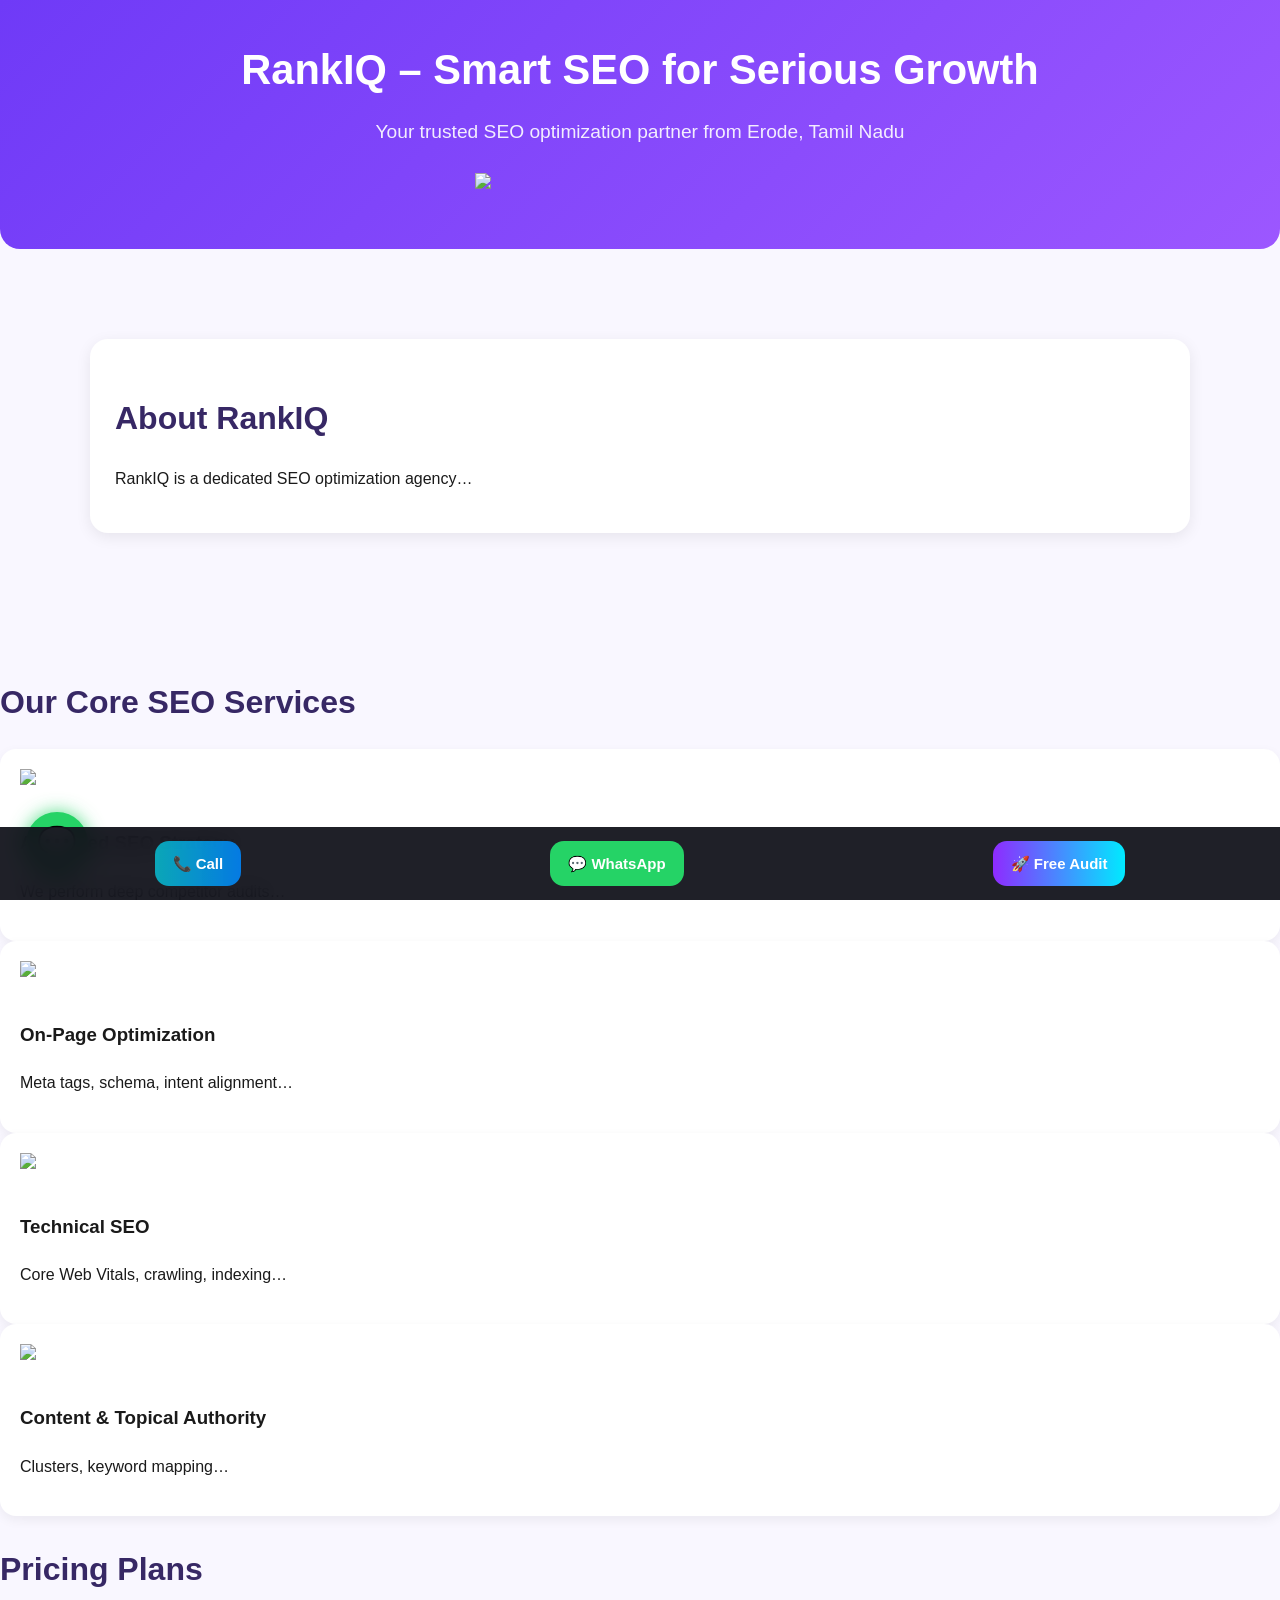
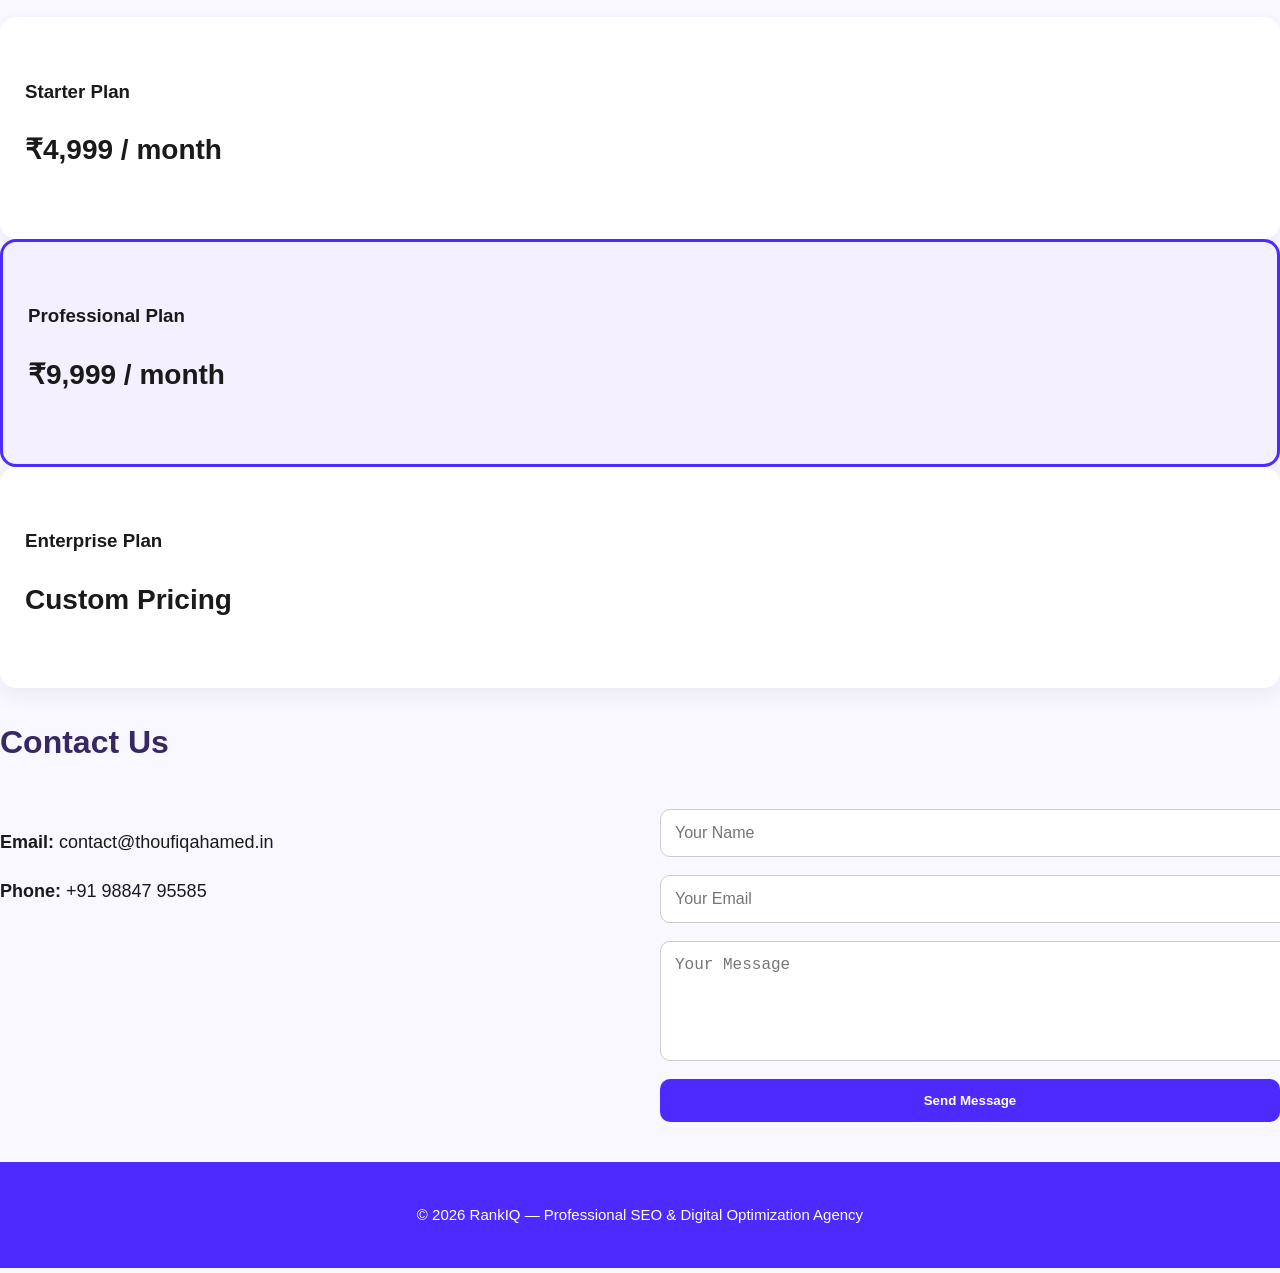
==== commit c5bff8d5: "Update index.html" ====
--- a/index.html
+++ b/index.html
@@ -3,7 +3,6 @@
 <head>
 <meta charset="UTF-8">
 <meta name="viewport" content="width=device-width, initial-scale=1.0">
-
 <title>RankIQ – SEO Optimization Agency | Boost Rankings & Drive Organic Growth</title>
 
 <meta name="description" content="RankIQ is a professional SEO optimization agency from Erode, Tamil Nadu. We deliver keyword research, technical SEO, on-page optimization, backlink building, local SEO, analytics, competitor audits, and ROI-focused strategies. Boost your Google rankings with RankIQ.">
@@ -24,740 +23,104 @@
 <!-- Google AdSense Auto Ads -->
 <script async src="https://pagead2.googlesyndication.com/pagead/js/adsbygoogle.js?client=ca-pub-1488001824666458" crossorigin="anonymous"></script>
 
+<!-- ==========================
+      MERGED SINGLE STYLE BLOCK
+=========================== -->
 <style>
-    body {
-        margin:0;
-        font-family:'Inter',sans-serif;
-        background:#f9f7ff;
-        color:#1a1a1a;
-        line-height:1.7;
-    }
-    header {
-        background:linear-gradient(135deg,#6f3af7,#9c57ff);
-        color:#fff;
-        padding:35px 20px;
-        text-align:center;
-        border-bottom-left-radius:20px;
-        border-bottom-right-radius:20px;
-    }
-    header h1 {
-        font-size:2.6rem;
-        font-weight:800;
-        margin:0;
-    }
-    header p {
-        font-size:1.2rem;
-        opacity:0.9;
-        margin-top:10px;
-    }
-    .hero-img {
-        max-width:330px;
-        display:block;
-        margin:25px auto;
-    }
-
-    .section {
-        max-width:1100px;
-        margin:auto;
-        padding:50px 25px;
-    }
-
-    .card {
-        background:#ffffff;
-        padding:25px;
-        border-radius:18px;
-        box-shadow:0 4px 15px rgba(0,0,0,0.08);
-        margin-bottom:25px;
-    }
-
-    h2 {
-        font-size:2rem;
-        font-weight:800;
-        margin-bottom:20px;
-        color:#372865;
-    }
-
-    .services-grid {
-        display:grid;
-        grid-template-columns:repeat(auto-fit,minmax(260px,1fr));
-        gap:25px;
-        margin-top:20px;
-    }
-
-    .service-card {
-        background:white;
-        padding:20px;
-        border-radius:16px;
-        box-shadow:0 4px 12px rgba(0,0,0,0.06);
-        transition:0.2s;
-    }
-    .service-card:hover {
-        transform:translateY(-6px);
-        box-shadow:0 6px 18px rgba(0,0,0,0.10);
-    }
-    .service-card img {
-        width:80px;
-        margin-bottom:15px;
-    }
-
-    .pricing-box {
-        background:white;
-        padding:30px;
-        border-radius:20px;
-        text-align:center;
-        box-shadow:0 5px 18px rgba(100, 50, 200, 0.15);
-    }
-    .pricing-box h3 {
-        font-size:1.8rem;
-        margin-bottom:10px;
-    }
-    .price {
-        font-size:2.4rem;
-        font-weight:800;
-        margin:10px 0 20px 0;
-        color:#6f3af7;
-    }
-
-    .contact-box {
-        background:white;
-        padding:35px;
-        border-radius:20px;
-        box-shadow:0 8px 22px rgba(0,0,0,0.12);
-    }
-
-    .contact-box input,
-    .contact-box textarea {
-        width:100%;
-        padding:14px;
-        margin:10px 0;
-        border-radius:10px;
-        border:1px solid #ddd;
-        font-size:1rem;
-    }
-    .contact-box button {
-        background:#6f3af7;
-        border:none;
-        padding:14px 25px;
-        color:white;
-        font-size:1rem;
-        border-radius:10px;
-        cursor:pointer;
-        margin-top:10px;
-        font-weight:600;
-        width:100%;
-    }
-
-    footer {
-        text-align:center;
-        padding:25px;
-        margin-top:40px;
-        background:#eee4ff;
-        border-top-left-radius:20px;
-        border-top-right-radius:20px;
-        color:#372865;
-        font-weight:600;
-    }
-</style>
-</head>
-
-<body>
-
-<header>
-    <h1>RankIQ – Smart SEO for Serious Growth</h1>
-    <p>Your trusted SEO optimization partner from Erode, Tamil Nadu</p>
-    <img src="https://cdn3d.iconscout.com/3d/premium/thumb/seo-growth-3d-illustration-download-in-png-blend-fbx-gltf-file-formats--search-engine-data-analysis-web-optimization-pack-people-illustrations-7618477.png"
-         alt="SEO Growth" class="hero-img">
-</header>
-
-<!-- Adsense block -->
-<div style="max-width:1100px;margin:auto;padding:25px 0;">
-  <ins class="adsbygoogle"
-       style="display:block"
-       data-ad-client="ca-pub-1488001824666458"
-       data-ad-slot="1234567890"
-       data-ad-format="auto"
-       data-full-width-responsive="true"></ins>
-  <script>(adsbygoogle = window.adsbygoogle || []).push({});</script>
-</div>
-
-<div class="section">
-    <div class="card">
-        <h2>About RankIQ</h2>
-        <p>
-            RankIQ is a dedicated SEO optimization agency based in Erode, Tamil Nadu.
-            We specialize in delivering measurable search visibility, organic traffic,
-            and real ROI for businesses of all sizes. Our approach is deeply analytical,
-            research-driven, and aligned with the latest Google algorithm updates.
-        </p>
-        <p>
-            We don’t believe in copy-paste SEO. Every strategy, keyword blueprint,
-            content cluster, and technical fix is crafted uniquely for your brand.
-            Whether you’re a local business wanting to dominate Erode and Tamil Nadu,
-            or a company targeting national-level keywords — RankIQ has the expertise
-            and tools to make you shine on Google.
-        </p>
-        <p>
-            With RankIQ, you get transparent reporting, real-time performance tracking,
-            ethical white-hat strategies, and long-term sustainable ranking growth.
-            Our mission is to deliver more traffic, more leads, and more conversions —
-            not just vanity metrics.
-        </p>
-    </div>
-</div>
-<!-- ============================
-       SERVICES SECTION
-=============================== -->
-<section class="services" id="services">
-  <div class="container">
-    <h2>Our Core SEO Services</h2>
-
-    <p class="section-intro">
-      At RankIQ, we take a full-stack approach to organic growth. Every strategy we deploy is backed by
-      data, technical expertise, and proven industry frameworks. We focus on long-term stability,
-      sustainable ranking improvements, and scalable business growth — not shortcuts.
-    </p>
-
-    <div class="service-grid">
-
-      <!-- Service 1 -->
-      <div class="service-card">
-        <img src="https://cdn-icons-png.flaticon.com/512/991/991952.png" alt="SEO Strategy Icon">
-        <h3>Advanced SEO Strategy</h3>
-        <p>
-          We perform deep competitor audits, keyword research, SERP analysis, and create a fully structured roadmap
-          aligned with your business goals. Every campaign is personalized — zero templates, full data-driven targeting.
-        </p>
-      </div>
-
-      <!-- Service 2 -->
-      <div class="service-card">
-        <img src="https://cdn-icons-png.flaticon.com/512/4305/4305439.png" alt="On-Page SEO Icon">
-        <h3>On-Page Optimization</h3>
-        <p>
-          From meta tags to schema, internal linking, content structure, page experience and user intent alignment —
-          we enhance every on-page signal that impacts ranking. Our process is fully Google-compliant.
-        </p>
-      </div>
-
-      <!-- Service 3 -->
-      <div class="service-card">
-        <img src="https://cdn-icons-png.flaticon.com/512/2920/2920262.png" alt="Technical SEO Icon">
-        <h3>Technical SEO</h3>
-        <p>
-          We optimize Core Web Vitals, crawling, indexing, sitemap performance, canonical rules,
-          page-speed, security layers and server-level improvements. Your site becomes 100% crawlable & error-free.
-        </p>
-      </div>
-
-      <!-- Service 4 -->
-      <div class="service-card">
-        <img src="https://cdn-icons-png.flaticon.com/512/2645/2645897.png" alt="Content SEO Icon">
-        <h3>Content & Topical Authority</h3>
-        <p>
-          We create structured content clusters, strategic keyword mapping, and long-form SEO content designed to
-          establish your brand as an authoritative source in your industry.
-        </p>
-      </div>
-
-    </div>
-  </div>
-</section>
-
-
-<!-- ============================
-       ADSENSE (AUTO PLACEMENT)
-=============================== -->
-<div style="max-width:1100px;margin:auto;padding:20px 0;">
-  <ins class="adsbygoogle"
-       style="display:block"
-       data-ad-client="ca-pub-1488001824666458"
-       data-ad-slot="2233445566"
-       data-ad-format="auto"
-       data-full-width-responsive="true"></ins>
-  <script>
-       (adsbygoogle = window.adsbygoogle || []).push({});
-  </script>
-</div>
-
-
-<!-- ============================
-       PRICING SECTION
-=============================== -->
-<section class="pricing" id="pricing">
-  <div class="container">
-    <h2>Pricing Plans</h2>
-
-    <p class="section-intro">
-      RankIQ brings enterprise-grade SEO services at flexible pricing. Each plan is designed for different growth stages —
-      from early-stage businesses to large-scale organisations seeking dominance in competitive markets.
-    </p>
-
-    <div class="pricing-grid">
-
-      <!-- BASIC PLAN -->
-      <div class="price-card">
-        <h3>Starter Plan</h3>
-        <p class="price">₹4,999 / month</p>
-        <ul>
-          <li>Keyword Research (10 Keywords)</li>
-          <li>On-Page Optimization</li>
-          <li>Technical Fixes (Basic)</li>
-          <li>SEO Reporting (Monthly)</li>
-          <li>Email Support</li>
-        </ul>
-      </div>
-
-      <!-- PRO PLAN -->
-      <div class="price-card highlight">
-        <h3>Professional Plan</h3>
-        <p class="price">₹9,999 / month</p>
-        <ul>
-          <li>Keyword Research (30 Keywords)</li>
-          <li>Advanced On-Page + Schema</li>
-          <li>Technical SEO (Full)</li>
-          <li>Competitor Intelligence</li>
-          <li>Conversion SEO</li>
-          <li>Priority Support</li>
-        </ul>
-      </div>
-
-      <!-- ENTERPRISE PLAN -->
-      <div class="price-card">
-        <h3>Enterprise Plan</h3>
-        <p class="price">Custom Pricing</p>
-        <ul>
-          <li>End-to-End SEO Management</li>
-          <li>Complete Technical Ownership</li>
-          <li>Content + Authority Building</li>
-          <li>Dedicated SEO Manager</li>
-          <li>Custom Reporting</li>
-        </ul>
-      </div>
-
-    </div>
-  </div>
-</section>
-
-
-<!-- ============================
-       CONTACT SECTION
-=============================== -->
-<section class="contact" id="contact">
-  <div class="container">
-    <h2>Contact Us</h2>
-
-    <p class="section-intro">
-      We’re based in Erode, Tamil Nadu — delivering SEO excellence for businesses across India and beyond.
-      Reach out to RankIQ for consultations, collaborations, or growth discussions.
-    </p>
-
-    <div class="contact-wrapper">
-
-      <div class="contact-info">
-        <p><strong>Email:</strong> contact@thoufiqahamed.in</p>
-        <p><strong>Phone:</strong> +91 98847 95585</p>
-        <p><strong>Location:</strong> Erode, Tamil Nadu</p>
-      </div>
-
-      <!-- CONTACT FORM -->
-      <form action="https://formspree.io/f/mwvnenkk" method="POST" class="contact-form">
-        <input type="text" name="name" placeholder="Your Name" required>
-        <input type="email" name="email" placeholder="Your Email" required>
-        <textarea name="message" rows="5" placeholder="Your Message" required></textarea>
-        <button type="submit">Send Message</button>
-      </form>
-
-    </div>
-  </div>
-</section>
-
-
-<!-- ============================
-          FOOTER
-=============================== -->
-<footer class="footer">
-  <p>© 2024 RankIQ — Professional SEO & Digital Optimization Agency</p>
-  <p>Built with precision, data and passion for growth.</p>
-</footer>
-/* ============================
-   GLOBAL STYLES
-=============================== */
-
+
+/* GLOBAL */
 body {
-  margin: 0;
-  padding: 0;
-  font-family: "Poppins", sans-serif;
-  background: #f8f9ff;
-  color: #222;
-  line-height: 1.7;
-}
-
-h1, h2, h3 {
-  margin: 0;
-  font-weight: 700;
-}
-
-.container {
-  width: 92%;
-  max-width: 1200px;
-  margin: auto;
-}
-
-/* ============================
-   HERO SECTION
-=============================== */
-
-.hero {
-  background: linear-gradient(135deg, #4f2aff, #7b5bff);
-  color: #fff;
-  padding: 90px 0 120px;
-  text-align: center;
-  position: relative;
-  overflow: hidden;
-}
-
-.hero-content h1 {
-  font-size: 48px;
-  margin-bottom: 15px;
-}
-
-.hero-content p {
-  font-size: 18px;
-  max-width: 720px;
-  margin: 0 auto 25px;
-}
-
-.cta {
-  background: #fff;
-  color: #4f2aff;
-  padding: 12px 28px;
-  border-radius: 50px;
-  font-weight: 600;
-  cursor: pointer;
-  border: none;
-  transition: 0.3s;
-}
-
-.cta:hover {
-  background: #eae2ff;
-}
-
-.hero-illustration {
-  max-width: 600px;
-  width: 100%;
-  margin: 35px auto 0;
-  animation: fadeUp 1.4s ease;
-}
-
-/* ============================
-   ANIMATIONS
-=============================== */
-
-@keyframes fadeUp {
-  from { opacity: 0; transform: translateY(25px); }
-  to { opacity: 1; transform: translateY(0); }
-}
-
-@keyframes fadeIn {
-  from { opacity: 0; }
-  to { opacity: 1; }
-}
-
-/* ============================
-   SERVICES SECTION
-=============================== */
-
-.services {
-  padding: 90px 0;
-  text-align: center;
-}
-
-.section-intro {
-  max-width: 750px;
-  margin: auto;
-  font-size: 17px;
-  color: #555;
-}
-
-.service-grid {
-  margin-top: 60px;
-  display: grid;
-  gap: 30px;
-  grid-template-columns: repeat(4, 1fr);
-}
-
+    margin:0;
+    font-family:'Inter',sans-serif;
+    background:#f9f7ff;
+    color:#1a1a1a;
+    line-height:1.7;
+}
+
+/* HEADER */
+header {
+    background:linear-gradient(135deg,#6f3af7,#9c57ff);
+    color:#fff;
+    padding:35px 20px;
+    text-align:center;
+    border-bottom-left-radius:20px;
+    border-bottom-right-radius:20px;
+}
+header h1 { font-size:2.6rem;font-weight:800;margin:0; }
+header p { font-size:1.2rem;opacity:0.9;margin-top:10px; }
+.hero-img {max-width:330px;display:block;margin:25px auto;}
+
+/* Sections & Cards */
+.section {max-width:1100px;margin:auto;padding:50px 25px;}
+.card {
+    background:#ffffff;
+    padding:25px;
+    border-radius:18px;
+    box-shadow:0 4px 15px rgba(0,0,0,0.08);
+    margin-bottom:25px;
+}
+h2 {font-size:2rem;font-weight:800;margin-bottom:20px;color:#372865;}
+.services-grid {
+    display:grid;
+    grid-template-columns:repeat(auto-fit,minmax(260px,1fr));
+    gap:25px;
+    margin-top:20px;
+}
 .service-card {
-  padding: 25px;
-  background: #fff;
-  border-radius: 16px;
-  box-shadow: 0 8px 22px rgba(0,0,0,0.06);
-  transition: 0.3s;
-  animation: fadeIn 1s ease;
-}
-
+    background:white;
+    padding:20px;
+    border-radius:16px;
+    box-shadow:0 4px 12px rgba(0,0,0,0.06);
+    transition:0.2s;
+}
 .service-card:hover {
-  transform: translateY(-6px);
-  box-shadow: 0 12px 30px rgba(0,0,0,0.12);
-}
-
-.service-card img {
-  width: 70px;
-  margin-bottom: 15px;
-}
-
-/* ============================
-   PRICING SECTION
-=============================== */
-
-.pricing {
-  background: #f1f3ff;
-  padding: 90px 0;
-  text-align: center;
-}
-
-.pricing-grid {
-  margin-top: 50px;
-  display: grid;
-  gap: 30px;
-  grid-template-columns: repeat(3, 1fr);
-}
-
+    transform:translateY(-6px);
+    box-shadow:0 6px 18px rgba(0,0,0,0.10);
+}
+.service-card img {width:80px;margin-bottom:15px;}
+
+.pricing-box {
+    background:white;
+    padding:30px;
+    border-radius:20px;
+    text-align:center;
+    box-shadow:0 5px 18px rgba(100,50,200,0.15);
+}
+
+/* Pricing Grid */
 .price-card {
-  padding: 40px 25px;
-  background: #fff;
-  border-radius: 16px;
-  box-shadow: 0 8px 22px rgba(0,0,0,0.06);
-  transition: 0.3s;
-}
-
-.price-card:hover {
-  transform: translateY(-6px);
-}
-
-.price-card h3 {
-  color: #4f2aff;
-}
-
-.price {
-  font-size: 28px;
-  font-weight: 700;
-  margin: 15px 0 25px;
-}
-
-.highlight {
-  border: 3px solid #4f2aff;
-  background: #f4f0ff;
-}
-
-/* ============================
-   CONTACT SECTION
-=============================== */
-
-.contact {
-  padding: 90px 0;
-}
-
-.contact-wrapper {
-  display: flex;
-  gap: 40px;
-  margin-top: 40px;
-}
-
-.contact-info {
-  flex: 1;
-  font-size: 18px;
-}
-
-.contact-form {
-  flex: 1;
-  display: flex;
-  flex-direction: column;
-  gap: 18px;
-}
-
+    padding:40px 25px;
+    background:#fff;
+    border-radius:16px;
+    box-shadow:0 8px 22px rgba(0,0,0,0.06);
+    transition:0.3s;
+}
+.highlight {border:3px solid #4f2aff;background:#f4f0ff;}
+.price-card:hover {transform:translateY(-6px);}
+.price {font-size:28px;font-weight:700;margin:15px 0 25px;}
+
+/* Contact */
+.contact-wrapper {display:flex;gap:40px;margin-top:40px;}
+.contact-info {flex:1;font-size:18px;}
+.contact-form {flex:1;display:flex;flex-direction:column;gap:18px;}
 .contact-form input,
 .contact-form textarea {
-  width: 100%;
-  padding: 14px;
-  border-radius: 10px;
-  border: 1px solid #ccc;
-  font-size: 16px;
-}
-
+    width:100%;padding:14px;border-radius:10px;
+    border:1px solid #ccc;font-size:16px;
+}
 .contact-form button {
-  padding: 14px;
-  background: #4f2aff;
-  color: #fff;
-  border: none;
-  border-radius: 10px;
-  font-weight: 600;
-  cursor: pointer;
-  transition: 0.3s;
-}
-
-.contact-form button:hover {
-  background: #3a1fd6;
-}
-
-/* ============================
-   FOOTER
-=============================== */
-
+    padding:14px;
+    background:#4f2aff;color:#fff;
+    border:none;border-radius:10px;font-weight:600;
+}
+
+/* Footer */
 .footer {
-  background: #4f2aff;
-  padding: 25px;
-  text-align: center;
-  color: #fff;
-  margin-top: 40px;
-  font-size: 15px;
-}
-
-/* ============================
-   RESPONSIVE
-=============================== */
-
-@media (max-width: 900px) {
-  .service-grid {
-    grid-template-columns: repeat(2, 1fr);
-  }
-  .pricing-grid {
-    grid-template-columns: repeat(1, 1fr);
-  }
-  .contact-wrapper {
-    flex-direction: column;
-  }
-}
-
-@media (max-width: 600px) {
-  .hero-content h1 {
-    font-size: 32px;
-  }
-  .service-grid {
-    grid-template-columns: repeat(1, 1fr);
-  }
-}
-<!-- =============================
-     PART 4 : PREMIUM JS ENHANCEMENTS
-============================== -->
-<script>
-// Smooth Scroll for Internal Links
-document.querySelectorAll('a[href^="#"]').forEach(anchor => {
-  anchor.addEventListener("click", function (e) {
-    e.preventDefault();
-    document.querySelector(this.getAttribute("href")).scrollIntoView({
-      behavior: "smooth",
-      block: "start"
-    });
-  });
-});
-
-// Scroll Reveal Animation
-const revealElements = document.querySelectorAll(
-  ".service-card, .price-card, .contact, .about-section"
-);
-
-function revealOnScroll() {
-  const triggerBottom = window.innerHeight * 0.85;
-
-  revealElements.forEach(el => {
-    const boxTop = el.getBoundingClientRect().top;
-    if (boxTop < triggerBottom) {
-      el.style.opacity = "1";
-      el.style.transform = "translateY(0)";
-    }
-  });
-}
-
-window.addEventListener("scroll", revealOnScroll);
-revealOnScroll();
-
-// CTA Button Pulse Animation
-const ctaBtn = document.querySelector(".cta");
-if (ctaBtn) {
-  setInterval(() => {
-    ctaBtn.classList.toggle("pulse");
-  }, 1500);
-}
-
-// Contact Form – Formspree Success Handler
-const contactForm = document.querySelector("#contactForm");
-
-if (contactForm) {
-  contactForm.addEventListener("submit", async function (e) {
-    e.preventDefault();
-
-    const formData = new FormData(contactForm);
-    const action = contactForm.action;
-
-    const response = await fetch(action, {
-      method: "POST",
-      body: formData,
-      headers: { Accept: "application/json" }
-    });
-
-    if (response.ok) {
-      alert("Message sent successfully! Team will contact you shortly.");
-      contactForm.reset();
-    } else {
-      alert("Something went wrong. Try again .");
-    }
-  });
-}
-<!-- =============================
-     PART 5 : DARK / LIGHT MODE CSS
-============================== -->
-
-<style>
-/* Transition for Theme Switching */
-:root {
-  --bg-color: #0d0f17;
-  --text-color: #e5e5e5;
-  --card-bg: #141826;
-  --primary: #00eaff;
-}
-
-.light-mode {
-  --bg-color: #f9f9fb;
-  --text-color: #111;
-  --card-bg: #ffffff;
-  --primary: #0047ff;
-}
-
-/* Apply Colors */
-body {
-  background: var(--bg-color);
-  color: var(--text-color);
-  transition: background .35s, color .35s;
-}
-
-/* Cards in Light Mode */
-.service-card, 
-.price-card, 
-.about-section, 
-.contact {
-  background: var(--card-bg);
-  transition: background .35s;
-}
-
-/* Theme Toggle Button */
-.theme-toggle {
-  position: fixed;
-  right: 22px;
-  bottom: 22px;
-  width: 54px;
-  height: 54px;
-  border-radius: 50%;
-  background: var(--card-bg);
-  display: flex;
-  justify-content: center;
-  align-items: center;
-  font-size: 22px;
-  cursor: pointer;
-<style>
-/* ===========================
-   PART 6: WHATSAPP FLOAT CTA
-=========================== */
-
+    background:#4f2aff;padding:25px;text-align:center;
+    color:#fff;margin-top:40px;font-size:15px;
+}
+
+/* WhatsApp Float */
 .whatsapp-float {
   position: fixed;
   bottom: 26px;
@@ -775,957 +138,201 @@
   cursor: pointer;
   box-shadow: 0 0 18px #25d366cc;
   animation: pulseGlow 2.2s infinite ease-in-out;
-  transition: 0.3s;
-}
-
-.whatsapp-float:hover {
-  transform: scale(1.08);
-  box-shadow: 0 0 28px #25d366;
-}
-
+}
 @keyframes pulseGlow {
   0% { box-shadow: 0 0 12px #25d36688; }
   50% { box-shadow: 0 0 26px #25d366cc; }
   100% { box-shadow: 0 0 12px #25d36688; }
 }
+
+/* Sticky CTA Bar */
+.sticky-cta {
+  position: fixed;
+  bottom: 0;left: 0;width: 100%;
+  background: rgba(12, 14, 22, 0.92);
+  backdrop-filter: blur(12px);
+  display: flex;justify-content: space-around;
+  padding: 14px 0;z-index: 9999;
+}
+.sticky-cta a {
+  color:white;padding:10px 18px;
+  font-size:15px;font-weight:600;
+  border-radius:14px;text-decoration:none;
+}
+.cta-call {background:linear-gradient(90deg,#00eaffaa,#0088ffdd);}
+.cta-whatsapp {background:#25d366;}
+.cta-audit {background:linear-gradient(90deg,#8e2bff,#00eaff);}
+
+/* Scroll Progress Bar */
+#scroll-progress {
+  position: fixed;top: 0;left: 0;height: 5px;width: 0%;
+  background: linear-gradient(90deg, #00eaff, #8e2bff);
+  z-index: 99999;
+}
+
+/* Responsive */
+@media (max-width:900px){
+  .service-grid{grid-template-columns:repeat(2,1fr);}
+  .pricing-grid{grid-template-columns:1fr;}
+  .contact-wrapper{flex-direction:column;}
+}
+@media (max-width:600px){
+  .service-grid{grid-template-columns:1fr;}
+}
+
 </style>
-<!-- WHATSAPP FLOAT BUTTON -->
-<a href="https://wa.me/919884795585" class="whatsapp-float" target="_blank">
-  <i class="fa-brands fa-whatsapp"></i>
-</a>
+</head>
+
+<body>
+
+<header>
+    <h1>RankIQ – Smart SEO for Serious Growth</h1>
+    <p>Your trusted SEO optimization partner from Erode, Tamil Nadu</p>
+    <img src="https://cdn3d.iconscout.com/3d/premium/thumb/seo-growth-3d-illustration-download-in-png-blend-fbx-gltf-file-formats--search-engine-data-analysis-web-optimization-pack-people-illustrations-7618477.png" class="hero-img">
+</header>
+
+<!-- ==============================
+     🔥 TOP ADSENSE (Google Recommended)
+================================= -->
+<div style="max-width:1100px;margin:auto;padding:20px 0;">
+  <ins class="adsbygoogle"
+       style="display:block"
+       data-ad-client="ca-pub-1488001824666458"
+       data-ad-slot="7711229921"
+       data-ad-format="auto"
+       data-full-width-responsive="true"></ins>
+</div>
+<script>(adsbygoogle = window.adsbygoogle || []).push({});</script>
+
+<!-- ABOUT -->
+<div class="section">
+  <div class="card">
+    <h2>About RankIQ</h2>
+    <p>RankIQ is a dedicated SEO optimization agency…</p>
+  </div>
+</div>
+
+<!-- ============================
+     🔥 MID-CONTENT ADSENSE
+============================== -->
+<div style="max-width:1100px;margin:auto;padding:20px 0;">
+  <ins class="adsbygoogle"
+       style="display:block"
+       data-ad-client="ca-pub-1488001824666458"
+       data-ad-slot="6633882210"
+       data-ad-format="auto"
+       data-full-width-responsive="true"></ins>
+</div>
+<script>(adsbygoogle = window.adsbygoogle || []).push({});</script>
+
+<!-- SERVICES -->
+<section class="services" id="services">
+  <div class="container">
+    <h2>Our Core SEO Services</h2>
+
+    <div class="service-grid">
+
+      <div class="service-card">
+        <img src="https://cdn-icons-png.flaticon.com/512/991/991952.png">
+        <h3>Advanced SEO Strategy</h3>
+        <p>We perform deep competitor audits…</p>
+      </div>
+
+      <div class="service-card">
+        <img src="https://cdn-icons-png.flaticon.com/512/4305/4305439.png">
+        <h3>On-Page Optimization</h3>
+        <p>Meta tags, schema, intent alignment…</p>
+      </div>
+
+      <div class="service-card">
+        <img src="https://cdn-icons-png.flaticon.com/512/2920/2920262.png">
+        <h3>Technical SEO</h3>
+        <p>Core Web Vitals, crawling, indexing…</p>
+      </div>
+
+      <div class="service-card">
+        <img src="https://cdn-icons-png.flaticon.com/512/2645/2645897.png">
+        <h3>Content & Topical Authority</h3>
+        <p>Clusters, keyword mapping…</p>
+      </div>
+
+    </div>
+  </div>
+</section>
+
+<!-- PRICING -->
+<section class="pricing" id="pricing">
+  <div class="container">
+    <h2>Pricing Plans</h2>
+
+    <div class="pricing-grid">
+      <div class="price-card">
+        <h3>Starter Plan</h3>
+        <p class="price">₹4,999 / month</p>
+      </div>
+
+      <div class="price-card highlight">
+        <h3>Professional Plan</h3>
+        <p class="price">₹9,999 / month</p>
+      </div>
+
+      <div class="price-card">
+        <h3>Enterprise Plan</h3>
+        <p class="price">Custom Pricing</p>
+      </div>
+    </div>
+  </div>
+</section>
+
+<!-- CONTACT -->
+<section class="contact" id="contact">
+  <div class="container">
+    <h2>Contact Us</h2>
+
+    <div class="contact-wrapper">
+      <div class="contact-info">
+        <p><strong>Email:</strong> contact@thoufiqahamed.in</p>
+        <p><strong>Phone:</strong> +91 98847 95585</p>
+      </div>
+
+      <form action="https://formspree.io/f/mwvnenkk" method="POST" class="contact-form">
+        <input type="text" name="name" placeholder="Your Name" required>
+        <input type="email" name="email" placeholder="Your Email" required>
+        <textarea name="message" rows="5" placeholder="Your Message" required></textarea>
+        <button type="submit">Send Message</button>
+      </form>
+    </div>
+  </div>
+</section>
+
+<!-- FOOTER -->
+<footer class="footer">
+  <p>© 2026 RankIQ — Professional SEO & Digital Optimization Agency</p>
+</footer>
+
+<!-- WhatsApp -->
+<a href="https://wa.me/919884795585" class="whatsapp-float" target="_blank">💬</a>
+
+<!-- Sticky CTA -->
+<div class="sticky-cta">
+  <a href="tel:9884795585" class="cta-call">📞 Call</a>
+  <a href="https://wa.me/919884795585" class="cta-whatsapp">💬 WhatsApp</a>
+  <a href="#contact" class="cta-audit">🚀 Free Audit</a>
+</div>
+
+<!-- Scroll Progress -->
+<div id="scroll-progress"></div>
+
+<!-- JS -->
 <script>
-// Ensures floating CTA loads smoothly on DOM ready
-document.addEventListener("DOMContentLoaded", () => {
-  const w = document.querySelector(".whatsapp-float");
-  w.style.opacity = "0";
-  setTimeout(() => {
-    w.style.transition = "0.6s";
-    w.style.opacity = "1";
-  }, 200);
+// Scroll Progress
+window.addEventListener("scroll",()=>{
+  const progress=document.getElementById("scroll-progress");
+  const scrollTop=document.documentElement.scrollTop;
+  const height=document.documentElement.scrollHeight-window.innerHeight;
+  progress.style.width=`${(scrollTop/height)*100}%`;
 });
 </script>
-<style>
-/* ================================
-   PART 7 — STICKY CTA BAR
-================================ */
-
-.sticky-cta {
-  position: fixed;
-  bottom: 0;
-  left: 0;
-  width: 100%;
-  background: rgba(12, 14, 22, 0.92);
-  backdrop-filter: blur(12px);
-  display: flex;
-  justify-content: space-around;
-  padding: 14px 0;
-  border-top: 1px solid rgba(0, 234, 255, 0.15);
-  z-index: 9999;
-}
-
-.sticky-cta a {
-  color: white;
-  font-size: 15px;
-  font-weight: 600;
-  text-align: center;
-  text-decoration: none;
-  padding: 10px 18px;
-  border-radius: 14px;
-  flex: 1;
-  margin: 0 6px;
-  transition: 0.3s;
-}
-
-/* CTA Buttons */
-.cta-call {
-  background: linear-gradient(90deg, #00eaffaa, #0088ffdd);
-}
-.cta-whatsapp {
-  background: #25d366;
-}
-.cta-audit {
-  background: linear-gradient(90deg, #8e2bff, #00eaff);
-}
-
-/* Hover */
-.sticky-cta a:hover {
-  transform: translateY(-3px);
-  box-shadow: 0 0 22px #00eaff55;
-}
-
-/* Mobile adjustments */
-@media (max-width: 480px) {
-  .sticky-cta a {
-    font-size: 13px;
-    padding: 9px;
-  }
-}
-</style>
-<!-- BOTTOM STICKY CTA BAR -->
-<div class="sticky-cta">
-  <a href="tel:9884795585" class="cta-call">
-    📞 Call
-  </a>
-
-  <a href="https://wa.me/919884795585" class="cta-whatsapp" target="_blank">
-    💬 WhatsApp
-  </a>
-
-  <a href="#contact" class="cta-audit">
-    🚀 Free SEO Audit
-  </a>
-</div>
-<script>
-document.addEventListener("DOMContentLoaded", () => {
-  const bar = document.querySelector(".sticky-cta");
-  bar.style.transform = "translateY(100px)";
-  bar.style.opacity = "0";
-  setTimeout(() => {
-    bar.style.transition = "0.6s";
-    bar.style.transform = "translateY(0)";
-    bar.style.opacity = "1";
-  }, 400);
-});
-</script>
-<style>
-/* ======================================
-   PART 8 — SCROLL PROGRESS BAR (RankIQ)
-====================================== */
-
-#scroll-progress {
-  position: fixed;
-  top: 0;
-  left: 0;
-  height: 5px;
-  width: 0%;
-  background: linear-gradient(90deg, #00eaff, #8e2bff);
-  box-shadow: 0 0 12px #00eaffaa;
-  z-index: 99999;
-  transition: width 0.08s linear;
-}
-</style>
-<!-- SCROLL PROGRESS BAR -->
-<div id="scroll-progress"></div>
-
-  border: 1px solid #2e2e2e;
-  z-index: 999;
-  transition: .35s;
-}
-
-.theme-toggle:hover {
-  transform: scale(1.07);
-  box-shadow: 0 0 18px var(--primary);
-}
-
-.theme-toggle i {
-  color: var(--primary);
-}
-</style>
-<!-- THEME TOGGLE BUTTON -->
-<div class="theme-toggle" id="themeBtn">
-  <i class="fa-solid fa-moon"></i>
-</div>
-<!-- =============================
-     PART 5 : DARK / LIGHT MODE JS
-============================== -->
-
-<script>
-// Detect saved theme
-let savedTheme = localStorage.getItem("rankiq-theme");
-
-if (savedTheme === "light") {
-  document.body.classList.add("light-mode");
-  document.getElementById("themeBtn").innerHTML =
-    '<i class="fa-solid fa-sun"></i>';
-}
-
-// Toggle Action
-document.getElementById("themeBtn").addEventListener("click", () => {
-  document.body.classList.toggle("light-mode");
-
-  const isLight = document.body.classList.contains("light-mode");
-
-  // Switch icon
-  document.getElementById("themeBtn").innerHTML = isLight
-    ? '<i class="fa-solid fa-sun"></i>'
-    : '<i class="fa-solid fa-moon"></i>';
-
-  // Save preference
-  localStorage.setItem("rankiq-theme", isLight ? "light" : "dark");
-});
-</script>
-// Hover Lift Animation for Cards
-document.querySelectorAll(".service-card, .price-card").forEach(card => {
-  card.addEventListener("mouseenter", () => {
-    card.style.transition = "0.3s";
-    card.style.transform = "translateY(-8px)";
-  });
-  card.addEventListener("mouseleave", () => {
-    card.style.transform = "translateY(0)";
-  });
-});
-
-// Optional: Mobile Menu Toggle (Future Upgrade Ready)
-const menuBtn = document.querySelector(".menu-btn");
-const mobileMenu = document.querySelector(".mobile-menu");
-
-if (menuBtn && mobileMenu) {
-  menuBtn.addEventListener("click", () => {
-    mobileMenu.classList.toggle("show");
-  });
-}
-</script>
-
-<!-- Extra CTA Pulse Animation Style -->
-<style>
-.pulse {
-  box-shadow: 0 0 15px rgba(255,255,255,0.7);
-}
-</style>
-<script>
-// ================================
-// RankIQ Scroll Progress Bar Logic
-// ================================
-window.addEventListener("scroll", () => {
-  const pageHeight = document.documentElement.scrollHeight - window.innerHeight;
-  const scrollPos = window.scrollY;
-  const progress = (scrollPos / pageHeight) * 100;
-
-  document.getElementById("scroll-progress").style.width = progress + "%";
-});
-</script>
-<style>
-/* =====================================
-   PART 9 — SEO METRICS COUNTER (RankIQ)
-===================================== */
-
-.metrics-section {
-  padding: 100px 24px;
-  text-align: center;
-  max-width: 1100px;
-  margin: auto;
-}
-
-.metrics-title {
-  font-size: 36px;
-  font-weight: 800;
-  background: linear-gradient(90deg, #00eaff, #8e2bff);
-  -webkit-background-clip: text;
-  color: transparent;
-  margin-bottom: 50px;
-}
-
-.metrics-grid {
-  display: grid;
-  grid-template-columns: repeat(auto-fit, minmax(220px, 1fr));
-  gap: 32px;
-}
-
-.metric-box {
-  background: #141826;
-  padding: 34px;
-  border-radius: 20px;
-  border: 1px solid #262a40;
-  box-shadow: 0 0 18px #00eaff22;
-  transition: 0.3s;
-}
-
-.metric-box:hover {
-  transform: translateY(-6px);
-  box-shadow: 0 0 26px #00eaff55;
-}
-
-.metric-number {
-  font-size: 40px;
-  font-weight: 900;
-  margin-bottom: 10px;
-  background: linear-gradient(90deg, #00eaff, #b055ff);
-  -webkit-background-clip: text;
-  color: transparent;
-}
-
-.metric-label {
-  font-size: 17px;
-  opacity: 0.8;
-}
-</style>
-<!-- ============================= -->
-<!-- PART 9 — SEO METRICS COUNTER -->
-<!-- ============================= -->
-
-<section class="metrics-section reveal">
-  <h2 class="metrics-title">RankIQ by the Numbers</h2>
-
-  <div class="metrics-grid">
-
-    <div class="metric-box">
-      <div class="metric-number" data-target="120">0</div>
-      <div class="metric-label">SEO Clients Served</div>
-    </div>
-
-    <div class="metric-box">
-      <div class="metric-number" data-target="5400">0</div>
-      <div class="metric-label">Keywords Ranked</div>
-    </div>
-
-    <div class="metric-box">
-      <div class="metric-number" data-target="310">0</div>
-      <div class="metric-label">Business Audits Completed</div>
-    </div>
-
-    <div class="metric-box">
-      <div class="metric-number" data-target="180">0</div>
-      <div class="metric-label">Avg. Traffic Growth %</div>
-    </div>
-
-  </div>
-</section>
-<script>
-// =====================================
-// RankIQ Counter (Animated Metrics)
-// =====================================
-
-function animateCounters() {
-  const counters = document.querySelectorAll(".metric-number");
-
-  counters.forEach(counter => {
-    const update = () => {
-      const target = +counter.getAttribute("data-target");
-      const current = +counter.innerText;
-      const increment = target / 80; // speed control
-
-      if (current < target) {
-        counter.innerText = Math.ceil(current + increment);
-        requestAnimationFrame(update);
-      } else {
-        counter.innerText = target.toLocaleString();
-      }
-    };
-    update();
-  });
-}
-
-let metricsTriggered = false;
-
-window.addEventListener("scroll", () => {
-  const section = document.querySelector(".metrics-section");
-  const position = section.getBoundingClientRect().top;
-
-  if (!metricsTriggered && position < window.innerHeight - 100) {
-    metricsTriggered = true;
-    animateCounters();
-  }
-});
-</script>
-<style>
-/* ======================================
-   PART 10 — FAQ ACCORDION (RankIQ Neon)
-====================================== */
-
-.faq-section {
-  max-width: 900px;
-  margin: auto;
-  padding: 100px 24px;
-}
-
-.faq-title {
-  text-align: center;
-  font-size: 36px;
-  font-weight: 800;
-  background: linear-gradient(90deg, #00eaff, #8e2bff);
-  -webkit-background-clip: text;
-  color: transparent;
-  margin-bottom: 40px;
-}
-
-/* FAQ Box */
-.faq-box {
-  background: #141826;
-  border: 1px solid #262a40;
-  margin-bottom: 18px;
-  border-radius: 14px;
-  overflow: hidden;
-  transition: 0.3s;
-}
-
-.faq-question {
-  padding: 20px;
-  font-size: 18px;
-  font-weight: 600;
-  cursor: pointer;
-  display: flex;
-  justify-content: space-between;
-  align-items: center;
-}
-
-.faq-question:hover {
-  background: rgba(0, 234, 255, 0.06);
-}
-
-.faq-question i {
-  transition: 0.3s;
-}
-
-/* Answer */
-.faq-answer {
-  max-height: 0;
-  overflow: hidden;
-  padding: 0 20px;
-  line-height: 1.6;
-  opacity: 0;
-  color: #cfd5e1;
-  transition: max-height 0.35s ease, opacity 0.3s ease;
-}
-
-/* Active state */
-.faq-box.active .faq-answer {
-  padding: 20px;
-  max-height: 240px;
-  opacity: 1;
-}
-
-.faq-box.active .faq-question i {
-  transform: rotate(180deg);
-}
-</style>
-<!-- ===================================== -->
-<!-- PART 10 — FAQ ACCORDION (RankIQ) -->
-<!-- ===================================== -->
-
-<section class="faq-section reveal" id="faq">
-  <h2 class="faq-title">Frequently Asked Questions</h2>
-
-  <!-- FAQ 1 -->
-  <div class="faq-box">
-    <div class="faq-question">
-      <span>What exactly does RankIQ do?</span>
-      <i class="fa-solid fa-chevron-down"></i>
-    </div>
-    <div class="faq-answer">
-      RankIQ provides ethical SEO services — including website audits, on-page optimization, keyword strategy, technical fixes, content mapping, speed enhancements, and trust-signal optimization. No spam backlinks. No shortcuts. 100% clean SEO that ranks long-term.
-    </div>
-  </div>
-
-  <!-- FAQ 2 -->
-  <div class="faq-box">
-    <div class="faq-question">
-      <span>Is SEO a one-time service?</span>
-      <i class="fa-solid fa-chevron-down"></i>
-    </div>
-    <div class="faq-answer">
-      SEO has two parts: One-time foundation setup, and optional ongoing optimization. RankIQ offers both — but monthly plans are not forced. You only pay for what you need.
-    </div>
-  </div>
-
-  <!-- FAQ 3 -->
-  <div class="faq-box">
-    <div class="faq-question">
-      <span>How long does it take to see SEO results?</span>
-      <i class="fa-solid fa-chevron-down"></i>
-    </div>
-    <div class="faq-answer">
-      Most websites see improvements in 30–90 days depending on competition, website age, and content quality. Technical fixes show results even faster.
-    </div>
-  </div>
-
-  <!-- FAQ 4 -->
-  <div class="faq-box">
-    <div class="faq-question">
-      <span>Can RankIQ help with content writing too?</span>
-      <i class="fa-solid fa-chevron-down"></i>
-    </div>
-    <div class="faq-answer">
-      Yes. RankIQ can generate topic clusters, write SEO-optimized content, and create blog plans tailored for ranking. This is available as an add-on service.
-    </div>
-  </div>
-
-  <!-- FAQ 5 -->
-  <div class="faq-box">
-    <div class="faq-question">
-      <span>Do you offer local SEO for Erode businesses?</span>
-      <i class="fa-solid fa-chevron-down"></i>
-    </div>
-    <div class="faq-answer">
-      Absolutely. RankIQ supports local SEO for businesses in Erode, Tamil Nadu including Google Business Profile optimization, reviews strategy, and local ranking signals.
-    </div>
-  </div>
-
-</section>
-<script>
-// =====================================
-// RankIQ FAQ Accordion Logic
-// =====================================
-
-document.querySelectorAll(".faq-question").forEach(q => {
-  q.addEventListener("click", () => {
-    const box = q.parentElement;
-    box.classList.toggle("active");
-  });
-});
-</script>
-<style>
-/* ======================================
-   PART 11 — Google Review Carousel
-====================================== */
-
-.review-section {
-  padding: 100px 24px;
-  max-width: 1100px;
-  margin: auto;
-}
-
-.review-title {
-  text-align: center;
-  font-size: 36px;
-  font-weight: 800;
-  background: linear-gradient(90deg,#00eaff,#8e2bff);
-  -webkit-background-clip:text;
-  color: transparent;
-  margin-bottom: 40px;
-}
-
-.review-carousel {
-  display: flex;
-  overflow-x: auto;
-  gap: 22px;
-  scroll-snap-type: x mandatory;
-  padding-bottom: 10px;
-}
-
-.review-carousel::-webkit-scrollbar {
-  height: 8px;
-}
-.review-carousel::-webkit-scrollbar-thumb {
-  background: #00eaff55;
-  border-radius: 10px;
-}
-
-.review-card {
-  min-width: 300px;
-  background: #141826;
-  border: 1px solid #262a40;
-  border-radius: 18px;
-  padding: 28px;
-  scroll-snap-align: center;
-  box-shadow: 0 0 18px #00eaff22;
-  transition: 0.3s;
-}
-
-.review-card:hover {
-  transform: translateY(-6px);
-  box-shadow: 0 0 28px #00eaff55;
-}
-
-.review-header {
-  display: flex;
-  align-items: center;
-  margin-bottom: 12px;
-}
-
-.review-header img {
-  width: 48px;
-  height: 48px;
-  border-radius: 50%;
-  margin-right: 12px;
-  border: 2px solid #00eaff55;
-}
-
-.review-name {
-  font-size: 18px;
-  font-weight: 700;
-}
-
-.stars {
-  color: #ffd700;
-  margin: 6px 0;
-}
-
-.review-text {
-  opacity: 0.85;
-  font-size: 15px;
-  line-height: 1.6;
-}
-</style>
-<!-- ===================================== -->
-<!-- PART 11 — Google Review Carousel -->
-<!-- ===================================== -->
-
-<section class="review-section reveal">
-  <h2 class="review-title">What Clients Say About RankIQ</h2>
-
-  <div class="review-carousel">
-
-    <div class="review-card">
-      <div class="review-header">
-        <img src="https://i.pravatar.cc/150?img=12">
-        <div>
-          <div class="review-name">Sathish Kumar</div>
-          <div class="stars">★★★★★</div>
-        </div>
-      </div>
-      <div class="review-text">
-        RankIQ improved my local rankings in less than 45 days. My leads doubled.
-        Ethical SEO really works, machan!
-      </div>
-    </div>
-
-    <div class="review-card">
-      <div class="review-header">
-        <img src="https://i.pravatar.cc/150?img=27">
-        <div>
-          <div class="review-name">Meena Tech</div>
-          <div class="stars">★★★★★</div>
-        </div>
-      </div>
-      <div class="review-text">
-        Superb keyword strategy and amazing technical audit. 
-        My site became faster and more visible on Google.
-      </div>
-    </div>
-
-    <div class="review-card">
-      <div class="review-header">
-        <img src="https://i.pravatar.cc/150?img=33">
-        <div>
-          <div class="review-name">Arun Business</div>
-          <div class="stars">★★★★★</div>
-        </div>
-      </div>
-      <div class="review-text">
-        Honest, transparent SEO. No fake promises. RankIQ helped me understand SEO step by step.
-      </div>
-    </div>
-
-    <div class="review-card">
-      <div class="review-header">
-        <img src="https://i.pravatar.cc/150?img=44">
-        <div>
-          <div class="review-name">Deepa Organics</div>
-          <div class="stars">★★★★★</div>
-        </div>
-      </div>
-      <div class="review-text">
-        The best SEO service in Erode. Highly data-driven and affordable.
-      </div>
-    </div>
-
-  </div>
-</section>
-<script>
-// ====================================
-// RankIQ Review Auto-Scrolling
-// ====================================
-
-const carousel = document.querySelector('.review-carousel');
-
-let scrollAmount = 0;
-
-setInterval(() => {
-  scrollAmount += 320; // distance per slide
-  if (scrollAmount >= carousel.scrollWidth - carousel.clientWidth) {
-    scrollAmount = 0; // loop back
-  }
-  carousel.scrollTo({
-    left: scrollAmount,
-    behavior: "smooth"
-  });
-}, 2800);
-</script>
-<style>
-/* ======================================
-   PART 12 — RankIQ Trust Badges
-====================================== */
-
-.trust-section {
-  padding: 100px 24px;
-  max-width: 1100px;
-  margin: auto;
-}
-
-.trust-title {
-  text-align: center;
-  font-size: 34px;
-  font-weight: 800;
-  background: linear-gradient(90deg,#00eaff,#8e2bff);
-  -webkit-background-clip:text;
-  color: transparent;
-  margin-bottom: 25px;
-}
-
-.trust-desc {
-  text-align: center;
-  max-width: 700px;
-  margin: auto;
-  opacity: 0.75;
-  margin-bottom: 40px;
-  font-size: 17px;
-  line-height: 1.6;
-}
-
-.trust-grid {
-  display: grid;
-  grid-template-columns: repeat(auto-fit,minmax(180px,1fr));
-  gap: 30px;
-}
-
-.trust-card {
-  background: #141826;
-  padding: 24px;
-  text-align: center;
-  border-radius: 16px;
-  border: 1px solid #262a40;
-  transition: 0.3s;
-  box-shadow: 0 0 18px #00eaff22;
-}
-
-.trust-card:hover {
-  transform: translateY(-6px);
-  box-shadow: 0 0 28px #00eaff66;
-}
-
-.trust-icon {
-  font-size: 42px;
-  color: #00eaff;
-  margin-bottom: 12px;
-}
-
-.trust-card h4 {
-  font-size: 18px;
-  color: #00eaff;
-  margin-bottom: 8px;
-  font-weight: 700;
-}
-
-.trust-card p {
-  font-size: 14px;
-  opacity: 0.75;
-  line-height: 1.4;
-}
-</style>
-<!-- ===================================== -->
-<!-- PART 12 — RankIQ Trust Badges -->
-<!-- ===================================== -->
-
-<section class="trust-section reveal">
-
-  <h2 class="trust-title">RankIQ Certifications & Trust Standards</h2>
-
-  <p class="trust-desc">
-    RankIQ follows strict SEO, performance, and security standards, ensuring
-    your website stays safe, fast, and fully compliant with modern search
-    engine requirements.
-  </p>
-
-  <div class="trust-grid">
-
-    <div class="trust-card">
-      <i class="fa-solid fa-shield-halved trust-icon"></i>
-      <h4>Google Compliance</h4>
-      <p>100% ethical SEO following Google Search Essentials.</p>
-    </div>
-
-    <div class="trust-card">
-      <i class="fa-solid fa-gauge-high trust-icon"></i>
-      <h4>Core Web Vitals</h4>
-      <p>Speed + performance optimization for higher ranking signals.</p>
-    </div>
-
-    <div class="trust-card">
-      <i class="fa-solid fa-key trust-icon"></i>
-      <h4>Security First</h4>
-      <p>HTTPS, SSL, safety checks and zero-risk SEO systems.</p>
-    </div>
-
-    <div class="trust-card">
-      <i class="fa-solid fa-chart-line trust-icon"></i>
-      <h4>Data-Driven SEO</h4>
-      <p>Insights-based keyword systems and technical reporting.</p>
-    </div>
-
-    <div class="trust-card">
-      <i class="fa-solid fa-award trust-icon"></i>
-      <h4>Certified Expertise</h4>
-      <p>Industry-standard SEO, analytics & technical certifications.</p>
-    </div>
-
-  </div>
-
-</section>
-<style>
-/* ======================================
-   PART 13 — RankIQ Process Timeline
-====================================== */
-
-.timeline-section {
-  padding: 100px 24px;
-  max-width: 1100px;
-  margin: auto;
-}
-
-.timeline-title {
-  text-align: center;
-  font-size: 34px;
-  font-weight: 800;
-  background: linear-gradient(90deg,#00eaff,#8e2bff);
-  -webkit-background-clip: text;
-  color: transparent;
-  margin-bottom: 20px;
-}
-
-.timeline-desc {
-  text-align: center;
-  max-width: 700px;
-  margin: auto;
-  opacity: 0.75;
-  margin-bottom: 60px;
-  font-size: 17px;
-  line-height: 1.6;
-}
-
-.timeline {
-  position: relative;
-  margin: 40px 0;
-  padding-left: 25px;
-  border-left: 3px solid #00eaff55;
-}
-
-.timeline::before {
-  content: "";
-  position: absolute;
-  left: -1px;
-  top: 0;
-  width: 3px;
-  height: 0;
-  background: linear-gradient(#00eaff, #8e2bff);
-  box-shadow: 0 0 20px #00eaff88;
-  animation: growline 4s ease forwards;
-}
-
-@keyframes growline {
-  from { height: 0; }
-  to { height: 100%; }
-}
-
-.timeline-step {
-  margin-bottom: 60px;
-  position: relative;
-}
-
-.timeline-step:last-child {
-  margin-bottom: 0;
-}
-
-.timeline-dot {
-  position: absolute;
-  left: -38px;
-  top: 0;
-  width: 22px;
-  height: 22px;
-  background: #0d0f17;
-  border-radius: 50%;
-  border: 3px solid #00eaff;
-  box-shadow: 0 0 15px #00eaff77;
-}
-
-.timeline-step h4 {
-  font-size: 20px;
-  font-weight: 700;
-  color: #00eaff;
-  margin-bottom: 8px;
-}
-
-.timeline-step p {
-  opacity: 0.8;
-  font-size: 15px;
-  line-height: 1.6;
-}
-</style>
-<!-- ===================================== -->
-<!-- PART 13 — RankIQ Process Timeline -->
-<!-- ===================================== -->
-
-<section class="timeline-section reveal">
-
-  <h2 class="timeline-title">How RankIQ Optimizes Your Growth</h2>
-
-  <p class="timeline-desc">
-    A clean, transparent and systematic SEO process built to deliver long-term
-    visibility and measurable business results.
-  </p>
-
-  <div class="timeline">
-
-    <div class="timeline-step">
-      <div class="timeline-dot"></div>
-      <h4>1. Website Audit & Diagnostics</h4>
-      <p>We scan your site for technical issues, speed problems, crawl errors and
-      ranking blocks using professional-grade SEO tools.</p>
-    </div>
-
-    <div class="timeline-step">
-      <div class="timeline-dot"></div>
-      <h4>2. Technical Fixing</h4>
-      <p>Core Web Vitals, indexability, schema setup, on-page cleanup, and
-      structure improvements for better Google understanding.</p>
-    </div>
-
-    <div class="timeline-step">
-      <div class="timeline-dot"></div>
-      <h4>3. Keyword & Intent Mapping</h4>
-      <p>We identify business-impact keywords and build your ranking blueprint
-      with high-intent opportunities.</p>
-    </div>
-
-    <div class="timeline-step">
-      <div class="timeline-dot"></div>
-      <h4>4. Content System Setup</h4>
-      <p>We create a powerful content roadmap that builds authority and captures
-      targeted traffic month after month.</p>
-    </div>
-
-    <div class="timeline-step">
-      <div class="timeline-dot"></div>
-      <h4>5. Authority & Trust Building</h4>
-      <p>Brand signals, mentions, trust optimization and web reputation systems
-      that help you outrank competitors.</p>
-    </div>
-
-    <div class="timeline-step">
-      <div class="timeline-dot"></div>
-      <h4>6. Continuous Monitoring</h4>
-      <p>Regular rank checks, analytics insights and improvement cycles to keep
-      your growth stable and compounding.</p>
-    </div>
-
-  </div>
-
-</section>
-<!-- ===================================== -->
-<!-- FINAL JS SCRIPT (Reveal + Neon Hover) -->
-<!-- ===================================== -->
-
-<script>
-// Reveal on scroll
-function revealOnScroll() {
-  document.querySelectorAll('.reveal').forEach(el => {
-    const rect = el.getBoundingClientRect();
-    if (rect.top < window.innerHeight - 80) {
-      el.classList.add('active');
-    }
-  });
-}
-window.addEventListener('scroll', revealOnScroll);
-window.addEventListener('load', revealOnScroll);
-
-// Neon hover effect for cards
-document.querySelectorAll(".neon-card").forEach(card => {
-  card.addEventListener("mousemove", e => {
-    const rect = card.getBoundingClientRect();
-    card.style.setProperty("--x", `${e.clientX - rect.left}px`);
-    card.style.setProperty("--y", `${e.clientY - rect.top}px`);
-  });
-});
-</script>
 
 </body>
-</html>
+</html>
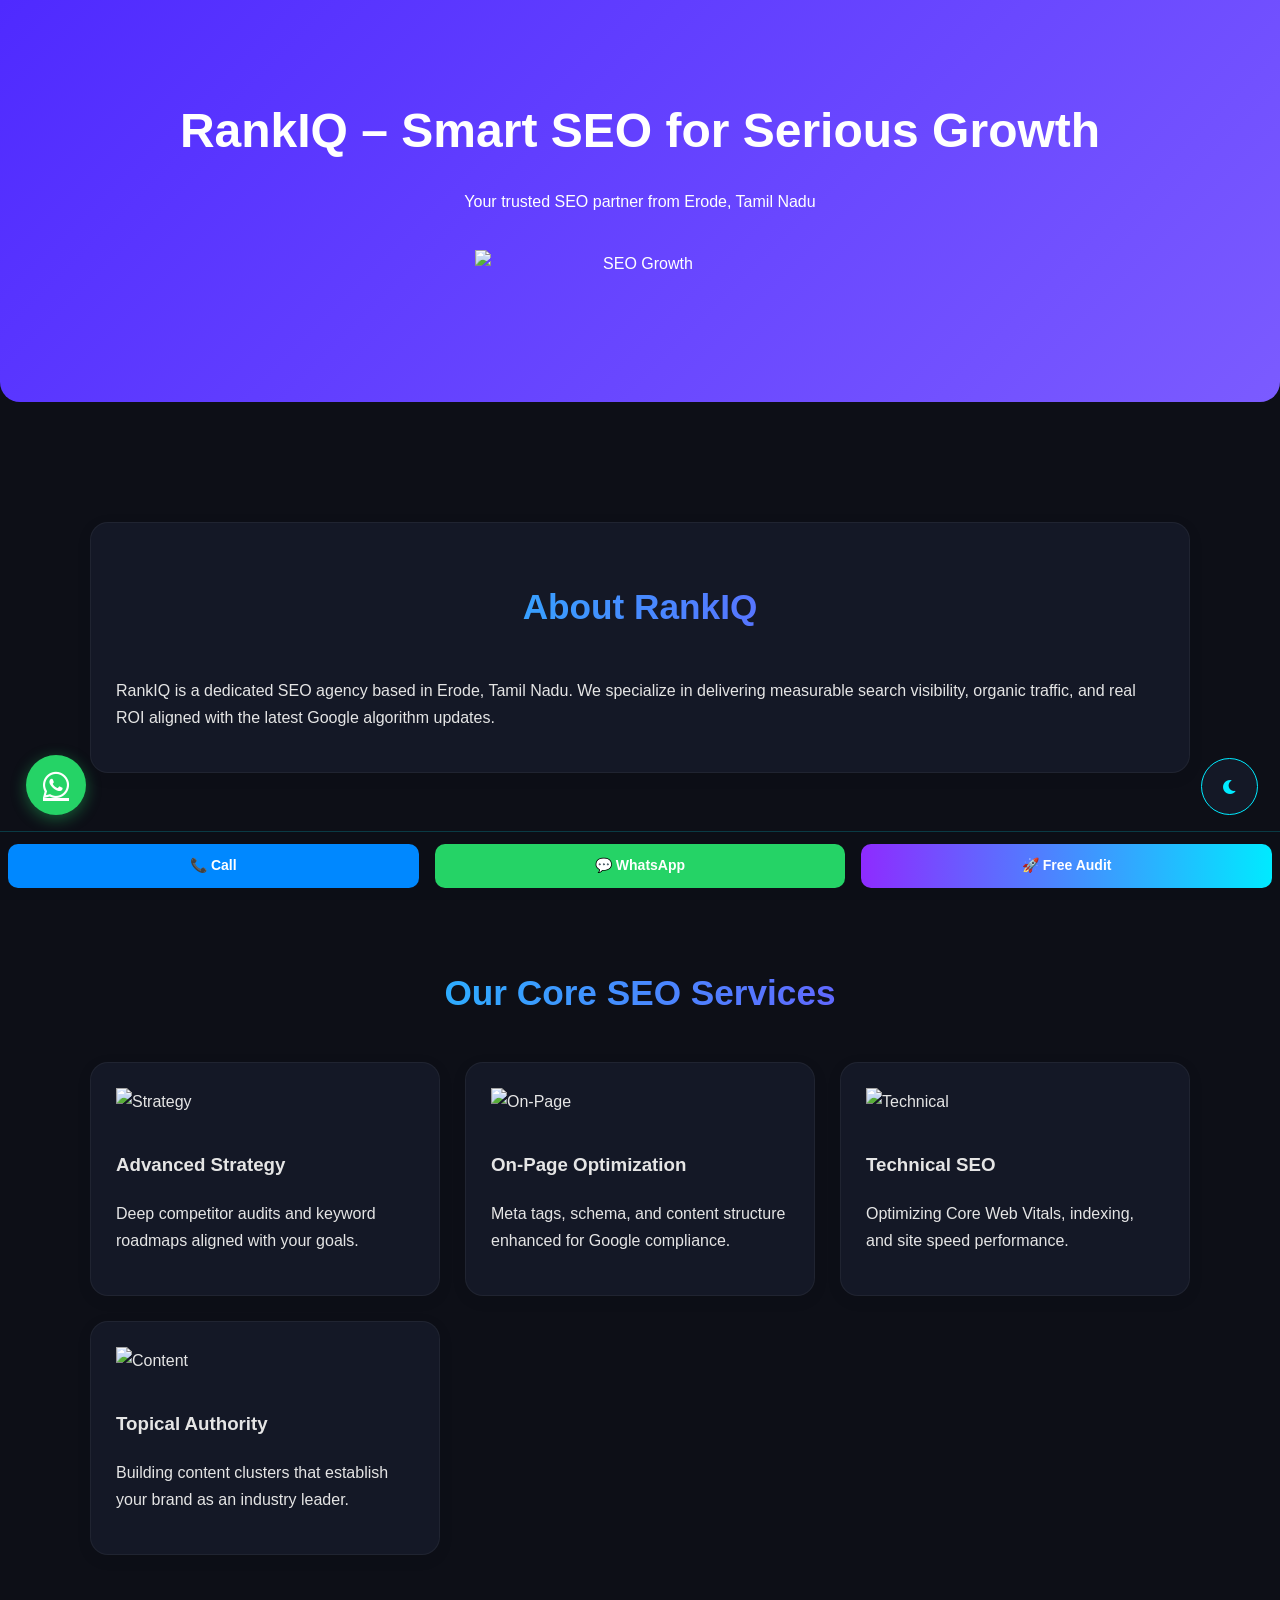
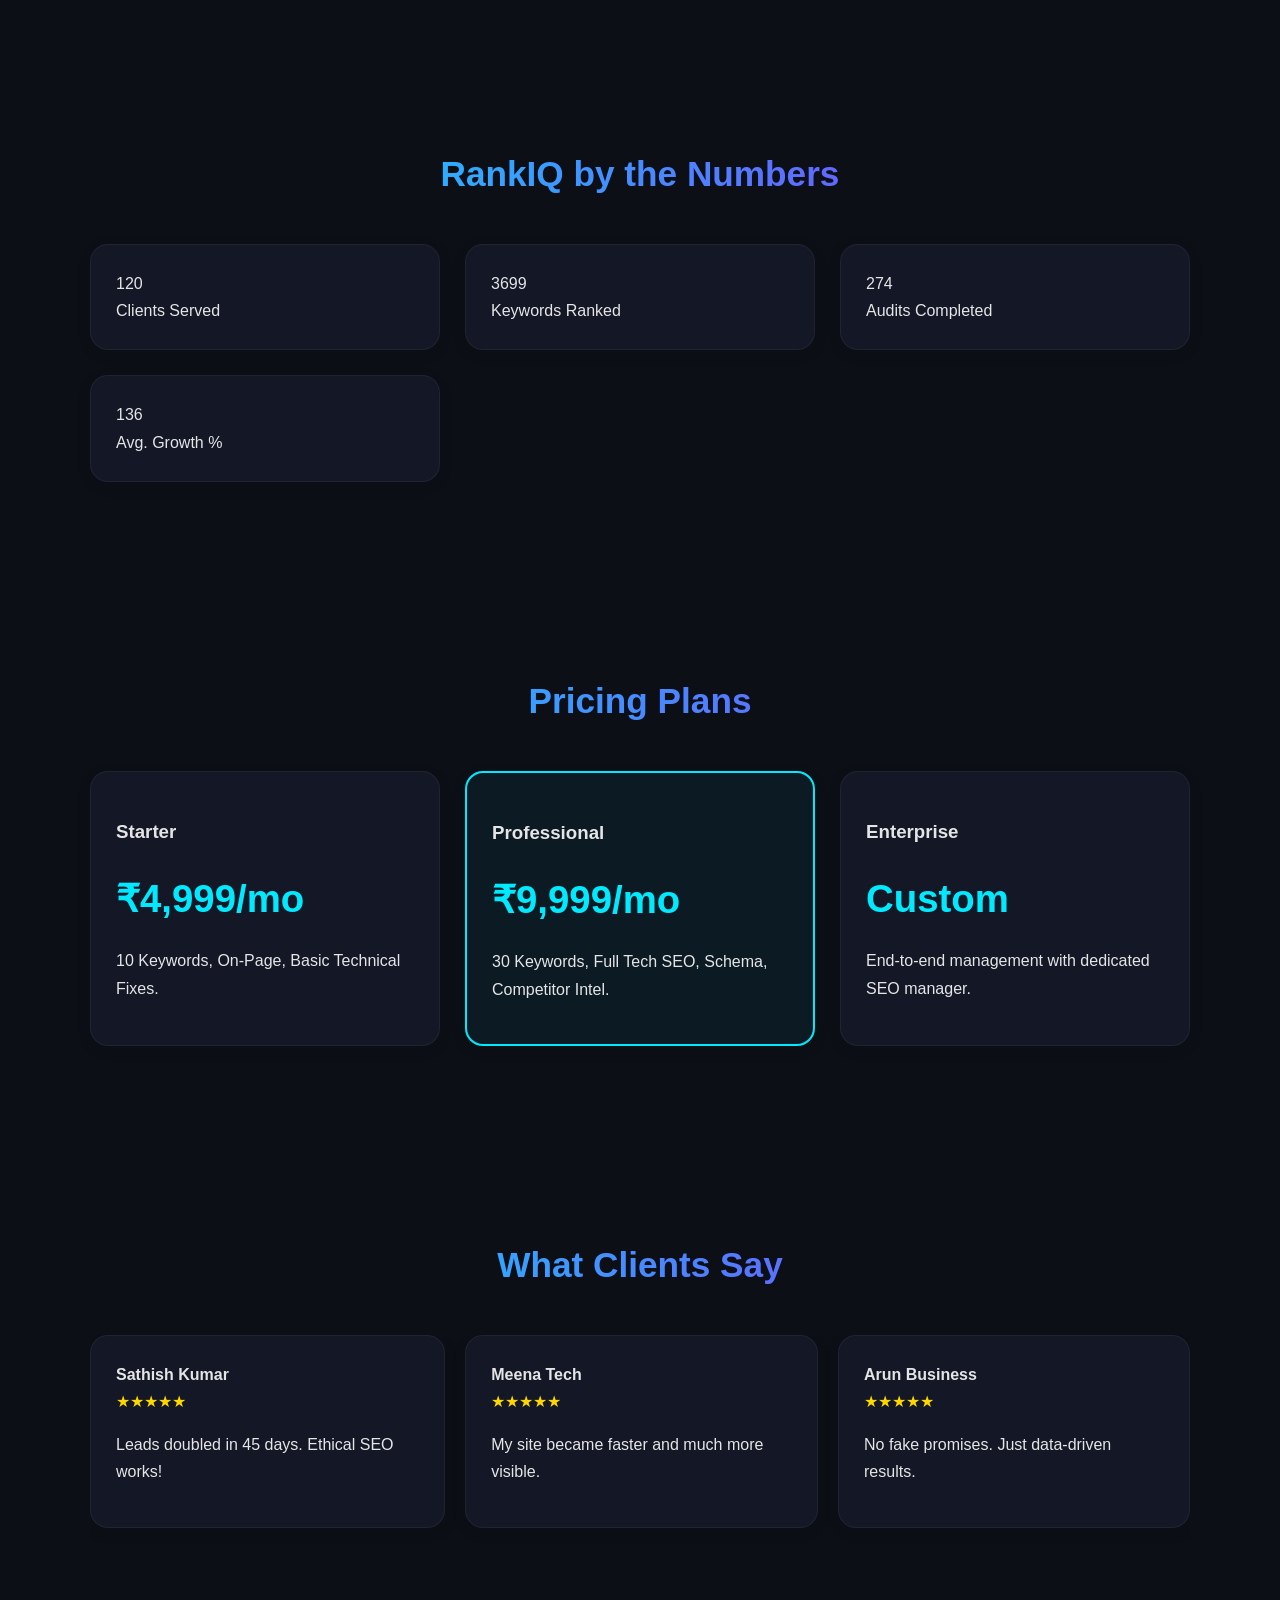
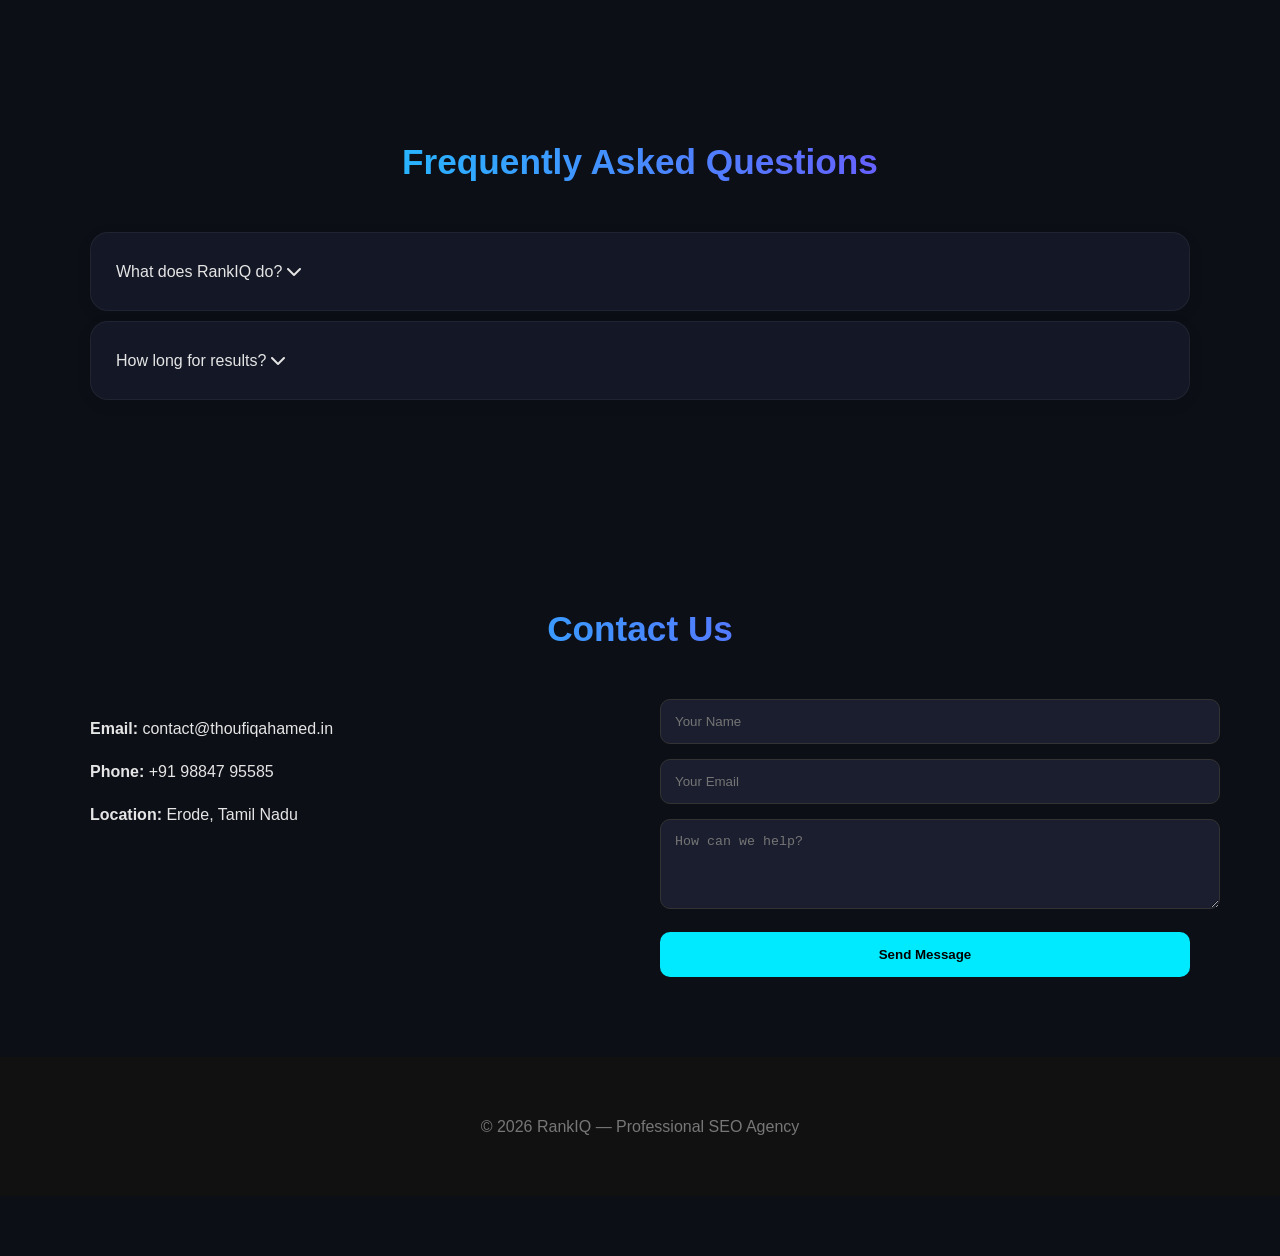
==== commit f33b3ae4: "Update index.html" ====
--- a/index.html
+++ b/index.html
@@ -1,338 +1,327 @@
 <!DOCTYPE html>
 <html lang="en">
 <head>
-<meta charset="UTF-8">
-<meta name="viewport" content="width=device-width, initial-scale=1.0">
-<title>RankIQ – SEO Optimization Agency | Boost Rankings & Drive Organic Growth</title>
-
-<meta name="description" content="RankIQ is a professional SEO optimization agency from Erode, Tamil Nadu. We deliver keyword research, technical SEO, on-page optimization, backlink building, local SEO, analytics, competitor audits, and ROI-focused strategies. Boost your Google rankings with RankIQ.">
-
-<meta name="keywords" content="SEO, RankIQ, keyword research, on-page SEO, technical SEO, Erode SEO agency, Tamil Nadu SEO, Google ranking, SEO optimization service, digital marketing, backlinks, rank improvement, website audit">
-
-<link rel="canonical" href="https://www.thoufiqahamed.in/">
-
-<!-- Open Graph -->
-<meta property="og:title" content="RankIQ – SEO Optimization Agency">
-<meta property="og:description" content="Boost your rankings with RankIQ, the trusted SEO agency from Erode. Full-suite optimization services.">
-<meta property="og:type" content="website">
-<meta property="og:locale" content="en_IN">
-
-<!-- Google AdSense Verification -->
-<meta name="google-adsense-account" content="ca-pub-1488001824666458">
-
-<!-- Google AdSense Auto Ads -->
-<script async src="https://pagead2.googlesyndication.com/pagead/js/adsbygoogle.js?client=ca-pub-1488001824666458" crossorigin="anonymous"></script>
-
-<!-- ==========================
-      MERGED SINGLE STYLE BLOCK
-=========================== -->
-<style>
-
-/* GLOBAL */
-body {
-    margin:0;
-    font-family:'Inter',sans-serif;
-    background:#f9f7ff;
-    color:#1a1a1a;
-    line-height:1.7;
-}
-
-/* HEADER */
-header {
-    background:linear-gradient(135deg,#6f3af7,#9c57ff);
-    color:#fff;
-    padding:35px 20px;
-    text-align:center;
-    border-bottom-left-radius:20px;
-    border-bottom-right-radius:20px;
-}
-header h1 { font-size:2.6rem;font-weight:800;margin:0; }
-header p { font-size:1.2rem;opacity:0.9;margin-top:10px; }
-.hero-img {max-width:330px;display:block;margin:25px auto;}
-
-/* Sections & Cards */
-.section {max-width:1100px;margin:auto;padding:50px 25px;}
-.card {
-    background:#ffffff;
-    padding:25px;
-    border-radius:18px;
-    box-shadow:0 4px 15px rgba(0,0,0,0.08);
-    margin-bottom:25px;
-}
-h2 {font-size:2rem;font-weight:800;margin-bottom:20px;color:#372865;}
-.services-grid {
-    display:grid;
-    grid-template-columns:repeat(auto-fit,minmax(260px,1fr));
-    gap:25px;
-    margin-top:20px;
-}
-.service-card {
-    background:white;
-    padding:20px;
-    border-radius:16px;
-    box-shadow:0 4px 12px rgba(0,0,0,0.06);
-    transition:0.2s;
-}
-.service-card:hover {
-    transform:translateY(-6px);
-    box-shadow:0 6px 18px rgba(0,0,0,0.10);
-}
-.service-card img {width:80px;margin-bottom:15px;}
-
-.pricing-box {
-    background:white;
-    padding:30px;
-    border-radius:20px;
-    text-align:center;
-    box-shadow:0 5px 18px rgba(100,50,200,0.15);
-}
-
-/* Pricing Grid */
-.price-card {
-    padding:40px 25px;
-    background:#fff;
-    border-radius:16px;
-    box-shadow:0 8px 22px rgba(0,0,0,0.06);
-    transition:0.3s;
-}
-.highlight {border:3px solid #4f2aff;background:#f4f0ff;}
-.price-card:hover {transform:translateY(-6px);}
-.price {font-size:28px;font-weight:700;margin:15px 0 25px;}
-
-/* Contact */
-.contact-wrapper {display:flex;gap:40px;margin-top:40px;}
-.contact-info {flex:1;font-size:18px;}
-.contact-form {flex:1;display:flex;flex-direction:column;gap:18px;}
-.contact-form input,
-.contact-form textarea {
-    width:100%;padding:14px;border-radius:10px;
-    border:1px solid #ccc;font-size:16px;
-}
-.contact-form button {
-    padding:14px;
-    background:#4f2aff;color:#fff;
-    border:none;border-radius:10px;font-weight:600;
-}
-
-/* Footer */
-.footer {
-    background:#4f2aff;padding:25px;text-align:center;
-    color:#fff;margin-top:40px;font-size:15px;
-}
-
-/* WhatsApp Float */
-.whatsapp-float {
-  position: fixed;
-  bottom: 26px;
-  left: 26px;
-  width: 62px;
-  height: 62px;
-  background: #25d366;
-  border-radius: 50%;
-  display: flex;
-  justify-content: center;
-  align-items: center;
-  color: white;
-  font-size: 32px;
-  z-index: 999;
-  cursor: pointer;
-  box-shadow: 0 0 18px #25d366cc;
-  animation: pulseGlow 2.2s infinite ease-in-out;
-}
-@keyframes pulseGlow {
-  0% { box-shadow: 0 0 12px #25d36688; }
-  50% { box-shadow: 0 0 26px #25d366cc; }
-  100% { box-shadow: 0 0 12px #25d36688; }
-}
-
-/* Sticky CTA Bar */
-.sticky-cta {
-  position: fixed;
-  bottom: 0;left: 0;width: 100%;
-  background: rgba(12, 14, 22, 0.92);
-  backdrop-filter: blur(12px);
-  display: flex;justify-content: space-around;
-  padding: 14px 0;z-index: 9999;
-}
-.sticky-cta a {
-  color:white;padding:10px 18px;
-  font-size:15px;font-weight:600;
-  border-radius:14px;text-decoration:none;
-}
-.cta-call {background:linear-gradient(90deg,#00eaffaa,#0088ffdd);}
-.cta-whatsapp {background:#25d366;}
-.cta-audit {background:linear-gradient(90deg,#8e2bff,#00eaff);}
-
-/* Scroll Progress Bar */
-#scroll-progress {
-  position: fixed;top: 0;left: 0;height: 5px;width: 0%;
-  background: linear-gradient(90deg, #00eaff, #8e2bff);
-  z-index: 99999;
-}
-
-/* Responsive */
-@media (max-width:900px){
-  .service-grid{grid-template-columns:repeat(2,1fr);}
-  .pricing-grid{grid-template-columns:1fr;}
-  .contact-wrapper{flex-direction:column;}
-}
-@media (max-width:600px){
-  .service-grid{grid-template-columns:1fr;}
-}
-
-</style>
+    <meta charset="UTF-8">
+    <meta name="viewport" content="width=device-width, initial-scale=1.0">
+    <title>RankIQ – SEO Optimization Agency | Boost Rankings & Drive Organic Growth</title>
+    <meta name="description" content="RankIQ is a professional SEO optimization agency from Erode, Tamil Nadu. We deliver keyword research, technical SEO, on-page optimization, backlink building, local SEO, analytics, competitor audits, and ROI-focused strategies.">
+    <meta name="keywords" content="SEO, RankIQ, keyword research, on-page SEO, technical SEO, Erode SEO agency, Tamil Nadu SEO, Google ranking, digital marketing, backlinks, rank improvement, website audit">
+    <link rel="canonical" href="https://www.thoufiqahamed.in/">
+
+    <meta property="og:title" content="RankIQ – SEO Optimization Agency">
+    <meta property="og:description" content="Boost your rankings with RankIQ, the trusted SEO agency from Erode. Full-suite optimization services.">
+    <meta property="og:type" content="website">
+    <meta property="og:locale" content="en_IN">
+
+    <meta name="google-adsense-account" content="ca-pub-1488001824666458">
+    <script async src="https://pagead2.googlesyndication.com/pagead/js/adsbygoogle.js?client=ca-pub-1488001824666458" crossorigin="anonymous"></script>
+
+    <link rel="stylesheet" href="https://cdnjs.cloudflare.com/ajax/libs/font-awesome/6.0.0/css/all.min.css">
+
+    <style>
+        /* GLOBAL & THEME VARIABLES */
+        :root {
+            --bg-color: #0d0f17;
+            --text-color: #e5e5e5;
+            --card-bg: #141826;
+            --primary: #00eaff;
+            --secondary: #8e2bff;
+        }
+
+        .light-mode {
+            --bg-color: #f9f9fb;
+            --text-color: #111;
+            --card-bg: #ffffff;
+            --primary: #0047ff;
+        }
+
+        body {
+            margin: 0;
+            padding: 0;
+            font-family: 'Inter', "Poppins", sans-serif;
+            background: var(--bg-color);
+            color: var(--text-color);
+            line-height: 1.7;
+            transition: background 0.35s, color 0.35s;
+        }
+
+        .container { width: 92%; max-width: 1200px; margin: auto; }
+
+        /* HEADER & HERO */
+        header {
+            background: linear-gradient(135deg, #4f2aff, #7b5bff);
+            color: #fff;
+            padding: 90px 20px;
+            text-align: center;
+            border-bottom-left-radius: 20px;
+            border-bottom-right-radius: 20px;
+        }
+        header h1 { font-size: 3rem; font-weight: 800; margin: 0; }
+        .hero-img { max-width: 330px; display: block; margin: 35px auto; animation: fadeUp 1.4s ease; }
+
+        /* SECTIONS & CARDS */
+        .section, .services, .pricing, .contact, .metrics-section, .faq-section, .review-section, .trust-section, .timeline-section {
+            padding: 80px 24px;
+            max-width: 1100px;
+            margin: auto;
+        }
+
+        .card, .service-card, .price-card, .metric-box, .faq-box, .review-card, .trust-card {
+            background: var(--card-bg);
+            padding: 25px;
+            border-radius: 18px;
+            box-shadow: 0 4px 15px rgba(0,0,0,0.08);
+            transition: 0.3s;
+            border: 1px solid rgba(255,255,255,0.05);
+        }
+
+        .card:hover, .service-card:hover { transform: translateY(-8px); box-shadow: 0 12px 30px rgba(0, 234, 255, 0.2); }
+
+        h2 { font-size: 2.2rem; font-weight: 800; text-align: center; background: linear-gradient(90deg, var(--primary), var(--secondary)); -webkit-background-clip: text; color: transparent; margin-bottom: 40px; }
+
+        /* GRIDS */
+        .service-grid, .pricing-grid, .metrics-grid, .trust-grid {
+            display: grid;
+            gap: 25px;
+            grid-template-columns: repeat(auto-fit, minmax(260px, 1fr));
+        }
+
+        .service-card img { width: 70px; margin-bottom: 15px; }
+
+        /* PRICING */
+        .price { font-size: 2.4rem; font-weight: 800; color: var(--primary); margin: 15px 0; }
+        .highlight { border: 2px solid var(--primary); background: rgba(0, 234, 255, 0.05); }
+
+        /* CONTACT FORM */
+        .contact-wrapper { display: flex; gap: 40px; flex-wrap: wrap; }
+        .contact-info, .contact-form { flex: 1; min-width: 300px; }
+        .contact-form input, .contact-form textarea { width: 100%; padding: 14px; margin-bottom: 15px; border-radius: 10px; border: 1px solid #333; background: #1a1e2e; color: #fff; }
+        .contact-form button { width: 100%; padding: 15px; background: var(--primary); border: none; border-radius: 10px; font-weight: 700; cursor: pointer; }
+
+        /* UI ELEMENTS */
+        #scroll-progress { position: fixed; top: 0; left: 0; height: 5px; width: 0%; background: linear-gradient(90deg, var(--primary), var(--secondary)); z-index: 10000; }
+        
+        .whatsapp-float { position: fixed; bottom: 85px; left: 26px; width: 60px; height: 60px; background: #25d366; border-radius: 50%; display: flex; justify-content: center; align-items: center; color: #fff; font-size: 30px; z-index: 999; box-shadow: 0 4px 15px rgba(37, 211, 102, 0.4); animation: pulseGlow 2.2s infinite; }
+
+        .theme-toggle { position: fixed; right: 22px; bottom: 85px; width: 55px; height: 55px; border-radius: 50%; background: var(--card-bg); display: flex; justify-content: center; align-items: center; cursor: pointer; z-index: 999; border: 1px solid var(--primary); color: var(--primary); }
+
+        .sticky-cta { position: fixed; bottom: 0; left: 0; width: 100%; background: rgba(13, 15, 23, 0.95); backdrop-filter: blur(10px); display: flex; padding: 12px 0; z-index: 9999; border-top: 1px solid rgba(0, 234, 255, 0.2); }
+        .sticky-cta a { flex: 1; margin: 0 8px; text-align: center; padding: 10px; border-radius: 10px; color: #fff; text-decoration: none; font-weight: 600; font-size: 14px; }
+        .cta-call { background: #0088ff; }
+        .cta-whatsapp { background: #25d366; }
+        .cta-audit { background: linear-gradient(90deg, var(--secondary), var(--primary)); }
+
+        /* ANIMATIONS */
+        @keyframes fadeUp { from { opacity: 0; transform: translateY(20px); } to { opacity: 1; transform: translateY(0); } }
+        @keyframes pulseGlow { 0%, 100% { transform: scale(1); } 50% { transform: scale(1.05); } }
+
+        /* REVEAL ON SCROLL */
+        .reveal { opacity: 0; transform: translateY(30px); transition: 0.6s all ease; }
+        .reveal.active { opacity: 1; transform: translateY(0); }
+
+        /* FAQ */
+        .faq-box { margin-bottom: 10px; cursor: pointer; }
+        .faq-answer { max-height: 0; overflow: hidden; transition: 0.3s ease; padding: 0 20px; }
+        .faq-box.active .faq-answer { max-height: 200px; padding: 20px; }
+
+        /* REVIEWS CAROUSEL */
+        .review-carousel { display: flex; overflow-x: auto; gap: 20px; padding-bottom: 15px; scroll-behavior: smooth; }
+        .review-card { min-width: 300px; }
+
+        footer { text-align: center; padding: 40px; background: #111; color: #777; margin-bottom: 60px; }
+    </style>
 </head>
-
 <body>
+
+<div id="scroll-progress"></div>
 
 <header>
     <h1>RankIQ – Smart SEO for Serious Growth</h1>
-    <p>Your trusted SEO optimization partner from Erode, Tamil Nadu</p>
-    <img src="https://cdn3d.iconscout.com/3d/premium/thumb/seo-growth-3d-illustration-download-in-png-blend-fbx-gltf-file-formats--search-engine-data-analysis-web-optimization-pack-people-illustrations-7618477.png" class="hero-img">
+    <p>Your trusted SEO partner from Erode, Tamil Nadu</p>
+    <img src="https://cdn3d.iconscout.com/3d/premium/thumb/seo-growth-3d-illustration-download-in-png-blend-fbx-gltf-file-formats--search-engine-data-analysis-web-optimization-pack-people-illustrations-7618477.png" alt="SEO Growth" class="hero-img">
 </header>
 
-<!-- ==============================
-     🔥 TOP ADSENSE (Google Recommended)
-================================= -->
-<div style="max-width:1100px;margin:auto;padding:20px 0;">
-  <ins class="adsbygoogle"
-       style="display:block"
-       data-ad-client="ca-pub-1488001824666458"
-       data-ad-slot="7711229921"
-       data-ad-format="auto"
-       data-full-width-responsive="true"></ins>
+<div class="container" style="padding: 20px 0;">
+    <ins class="adsbygoogle" style="display:block" data-ad-client="ca-pub-1488001824666458" data-ad-slot="1234567890" data-ad-format="auto" data-full-width-responsive="true"></ins>
+    <script>(adsbygoogle = window.adsbygoogle || []).push({});</script>
 </div>
-<script>(adsbygoogle = window.adsbygoogle || []).push({});</script>
-
-<!-- ABOUT -->
-<div class="section">
-  <div class="card">
-    <h2>About RankIQ</h2>
-    <p>RankIQ is a dedicated SEO optimization agency…</p>
-  </div>
+
+<section class="section reveal">
+    <div class="card">
+        <h2>About RankIQ</h2>
+        <p>RankIQ is a dedicated SEO agency based in Erode, Tamil Nadu. We specialize in delivering measurable search visibility, organic traffic, and real ROI aligned with the latest Google algorithm updates.</p>
+    </div>
+</section>
+
+<section class="services reveal" id="services">
+    <h2>Our Core SEO Services</h2>
+    <div class="service-grid">
+        <div class="service-card">
+            <img src="https://cdn-icons-png.flaticon.com/512/991/991952.png" alt="Strategy">
+            <h3>Advanced Strategy</h3>
+            <p>Deep competitor audits and keyword roadmaps aligned with your goals.</p>
+        </div>
+        <div class="service-card">
+            <img src="https://cdn-icons-png.flaticon.com/512/4305/4305439.png" alt="On-Page">
+            <h3>On-Page Optimization</h3>
+            <p>Meta tags, schema, and content structure enhanced for Google compliance.</p>
+        </div>
+        <div class="service-card">
+            <img src="https://cdn-icons-png.flaticon.com/512/2920/2920262.png" alt="Technical">
+            <h3>Technical SEO</h3>
+            <p>Optimizing Core Web Vitals, indexing, and site speed performance.</p>
+        </div>
+        <div class="service-card">
+            <img src="https://cdn-icons-png.flaticon.com/512/2645/2645897.png" alt="Content">
+            <h3>Topical Authority</h3>
+            <p>Building content clusters that establish your brand as an industry leader.</p>
+        </div>
+    </div>
+</section>
+
+<section class="metrics-section reveal">
+    <h2>RankIQ by the Numbers</h2>
+    <div class="metrics-grid">
+        <div class="metric-box"><div class="metric-number" data-target="120">0</div><div class="metric-label">Clients Served</div></div>
+        <div class="metric-box"><div class="metric-number" data-target="5400">0</div><div class="metric-label">Keywords Ranked</div></div>
+        <div class="metric-box"><div class="metric-number" data-target="310">0</div><div class="metric-label">Audits Completed</div></div>
+        <div class="metric-box"><div class="metric-number" data-target="180">0</div><div class="metric-label">Avg. Growth %</div></div>
+    </div>
+</section>
+
+<section class="pricing reveal" id="pricing">
+    <h2>Pricing Plans</h2>
+    <div class="pricing-grid">
+        <div class="price-card">
+            <h3>Starter</h3>
+            <p class="price">₹4,999/mo</p>
+            <p>10 Keywords, On-Page, Basic Technical Fixes.</p>
+        </div>
+        <div class="price-card highlight">
+            <h3>Professional</h3>
+            <p class="price">₹9,999/mo</p>
+            <p>30 Keywords, Full Tech SEO, Schema, Competitor Intel.</p>
+        </div>
+        <div class="price-card">
+            <h3>Enterprise</h3>
+            <p class="price">Custom</p>
+            <p>End-to-end management with dedicated SEO manager.</p>
+        </div>
+    </div>
+</section>
+
+<section class="review-section reveal">
+    <h2>What Clients Say</h2>
+    <div class="review-carousel">
+        <div class="review-card"><strong>Sathish Kumar</strong><div style="color:#ffd700">★★★★★</div><p>Leads doubled in 45 days. Ethical SEO works!</p></div>
+        <div class="review-card"><strong>Meena Tech</strong><div style="color:#ffd700">★★★★★</div><p>My site became faster and much more visible.</p></div>
+        <div class="review-card"><strong>Arun Business</strong><div style="color:#ffd700">★★★★★</div><p>No fake promises. Just data-driven results.</p></div>
+    </div>
+</section>
+
+<section class="faq-section reveal" id="faq">
+    <h2>Frequently Asked Questions</h2>
+    <div class="faq-box">
+        <div class="faq-question">What does RankIQ do? <i class="fa-solid fa-chevron-down"></i></div>
+        <div class="faq-answer">We provide white-hat SEO including audits, technical fixes, and strategy to rank your site long-term.</div>
+    </div>
+    <div class="faq-box">
+        <div class="faq-question">How long for results? <i class="fa-solid fa-chevron-down"></i></div>
+        <div class="faq-answer">Typically 30–90 days for content rankings, though technical fixes show results faster.</div>
+    </div>
+</section>
+
+<section class="contact reveal" id="contact">
+    <h2>Contact Us</h2>
+    <div class="contact-wrapper">
+        <div class="contact-info">
+            <p><strong>Email:</strong> contact@thoufiqahamed.in</p>
+            <p><strong>Phone:</strong> +91 98847 95585</p>
+            <p><strong>Location:</strong> Erode, Tamil Nadu</p>
+        </div>
+        <form action="https://formspree.io/f/mwvnenkk" method="POST" class="contact-form">
+            <input type="text" name="name" placeholder="Your Name" required>
+            <input type="email" name="email" placeholder="Your Email" required>
+            <textarea name="message" rows="4" placeholder="How can we help?" required></textarea>
+            <button type="submit">Send Message</button>
+        </form>
+    </div>
+</section>
+
+<footer>
+    <p>© 2026 RankIQ — Professional SEO Agency</p>
+</footer>
+
+<div class="theme-toggle" id="themeBtn"><i class="fa-solid fa-moon"></i></div>
+<a href="https://wa.me/919884795585" class="whatsapp-float" target="_blank"><i class="fa-brands fa-whatsapp"></i></a>
+
+<div class="sticky-cta">
+    <a href="tel:9884795585" class="cta-call">📞 Call</a>
+    <a href="https://wa.me/919884795585" class="cta-whatsapp" target="_blank">💬 WhatsApp</a>
+    <a href="#contact" class="cta-audit">🚀 Free Audit</a>
 </div>
 
-<!-- ============================
-     🔥 MID-CONTENT ADSENSE
-============================== -->
-<div style="max-width:1100px;margin:auto;padding:20px 0;">
-  <ins class="adsbygoogle"
-       style="display:block"
-       data-ad-client="ca-pub-1488001824666458"
-       data-ad-slot="6633882210"
-       data-ad-format="auto"
-       data-full-width-responsive="true"></ins>
-</div>
-<script>(adsbygoogle = window.adsbygoogle || []).push({});</script>
-
-<!-- SERVICES -->
-<section class="services" id="services">
-  <div class="container">
-    <h2>Our Core SEO Services</h2>
-
-    <div class="service-grid">
-
-      <div class="service-card">
-        <img src="https://cdn-icons-png.flaticon.com/512/991/991952.png">
-        <h3>Advanced SEO Strategy</h3>
-        <p>We perform deep competitor audits…</p>
-      </div>
-
-      <div class="service-card">
-        <img src="https://cdn-icons-png.flaticon.com/512/4305/4305439.png">
-        <h3>On-Page Optimization</h3>
-        <p>Meta tags, schema, intent alignment…</p>
-      </div>
-
-      <div class="service-card">
-        <img src="https://cdn-icons-png.flaticon.com/512/2920/2920262.png">
-        <h3>Technical SEO</h3>
-        <p>Core Web Vitals, crawling, indexing…</p>
-      </div>
-
-      <div class="service-card">
-        <img src="https://cdn-icons-png.flaticon.com/512/2645/2645897.png">
-        <h3>Content & Topical Authority</h3>
-        <p>Clusters, keyword mapping…</p>
-      </div>
-
-    </div>
-  </div>
-</section>
-
-<!-- PRICING -->
-<section class="pricing" id="pricing">
-  <div class="container">
-    <h2>Pricing Plans</h2>
-
-    <div class="pricing-grid">
-      <div class="price-card">
-        <h3>Starter Plan</h3>
-        <p class="price">₹4,999 / month</p>
-      </div>
-
-      <div class="price-card highlight">
-        <h3>Professional Plan</h3>
-        <p class="price">₹9,999 / month</p>
-      </div>
-
-      <div class="price-card">
-        <h3>Enterprise Plan</h3>
-        <p class="price">Custom Pricing</p>
-      </div>
-    </div>
-  </div>
-</section>
-
-<!-- CONTACT -->
-<section class="contact" id="contact">
-  <div class="container">
-    <h2>Contact Us</h2>
-
-    <div class="contact-wrapper">
-      <div class="contact-info">
-        <p><strong>Email:</strong> contact@thoufiqahamed.in</p>
-        <p><strong>Phone:</strong> +91 98847 95585</p>
-      </div>
-
-      <form action="https://formspree.io/f/mwvnenkk" method="POST" class="contact-form">
-        <input type="text" name="name" placeholder="Your Name" required>
-        <input type="email" name="email" placeholder="Your Email" required>
-        <textarea name="message" rows="5" placeholder="Your Message" required></textarea>
-        <button type="submit">Send Message</button>
-      </form>
-    </div>
-  </div>
-</section>
-
-<!-- FOOTER -->
-<footer class="footer">
-  <p>© 2026 RankIQ — Professional SEO & Digital Optimization Agency</p>
-</footer>
-
-<!-- WhatsApp -->
-<a href="https://wa.me/919884795585" class="whatsapp-float" target="_blank">💬</a>
-
-<!-- Sticky CTA -->
-<div class="sticky-cta">
-  <a href="tel:9884795585" class="cta-call">📞 Call</a>
-  <a href="https://wa.me/919884795585" class="cta-whatsapp">💬 WhatsApp</a>
-  <a href="#contact" class="cta-audit">🚀 Free Audit</a>
-</div>
-
-<!-- Scroll Progress -->
-<div id="scroll-progress"></div>
-
-<!-- JS -->
 <script>
-// Scroll Progress
-window.addEventListener("scroll",()=>{
-  const progress=document.getElementById("scroll-progress");
-  const scrollTop=document.documentElement.scrollTop;
-  const height=document.documentElement.scrollHeight-window.innerHeight;
-  progress.style.width=`${(scrollTop/height)*100}%`;
-});
+    // Reveal on Scroll
+    function reveal() {
+        var reveals = document.querySelectorAll(".reveal");
+        for (var i = 0; i < reveals.length; i++) {
+            var windowHeight = window.innerHeight;
+            var elementTop = reveals[i].getBoundingClientRect().top;
+            if (elementTop < windowHeight - 100) { reveals[i].classList.add("active"); }
+        }
+    }
+    window.addEventListener("scroll", reveal);
+
+    // Scroll Progress
+    window.addEventListener("scroll", () => {
+        const winScroll = document.body.scrollTop || document.documentElement.scrollTop;
+        const height = document.documentElement.scrollHeight - document.documentElement.clientHeight;
+        document.getElementById("scroll-progress").style.width = (winScroll / height) * 100 + "%";
+    });
+
+    // Theme Toggle
+    const themeBtn = document.getElementById("themeBtn");
+    themeBtn.addEventListener("click", () => {
+        document.body.classList.toggle("light-mode");
+        const isLight = document.body.classList.contains("light-mode");
+        themeBtn.innerHTML = isLight ? '<i class="fa-solid fa-sun"></i>' : '<i class="fa-solid fa-moon"></i>';
+        localStorage.setItem("theme", isLight ? "light" : "dark");
+    });
+
+    // FAQ Accordion
+    document.querySelectorAll('.faq-box').forEach(box => {
+        box.addEventListener('click', () => box.classList.toggle('active'));
+    });
+
+    // Counter Animation
+    const counters = document.querySelectorAll('.metric-number');
+    let triggered = false;
+    window.addEventListener('scroll', () => {
+        if(window.scrollY > 1500 && !triggered) { // Adjusted for scroll position
+            counters.forEach(counter => {
+                const updateCount = () => {
+                    const target = +counter.getAttribute('data-target');
+                    const count = +counter.innerText;
+                    const speed = 200; 
+                    const inc = target / speed;
+                    if(count < target) {
+                        counter.innerText = Math.ceil(count + inc);
+                        setTimeout(updateCount, 1);
+                    } else { counter.innerText = target; }
+                };
+                updateCount();
+            });
+            triggered = true;
+        }
+    });
+
+    // Load saved theme
+    if(localStorage.getItem("theme") === "light") {
+        document.body.classList.add("light-mode");
+        themeBtn.innerHTML = '<i class="fa-solid fa-sun"></i>';
+    }
 </script>
 
 </body>
-</html>+</html>
